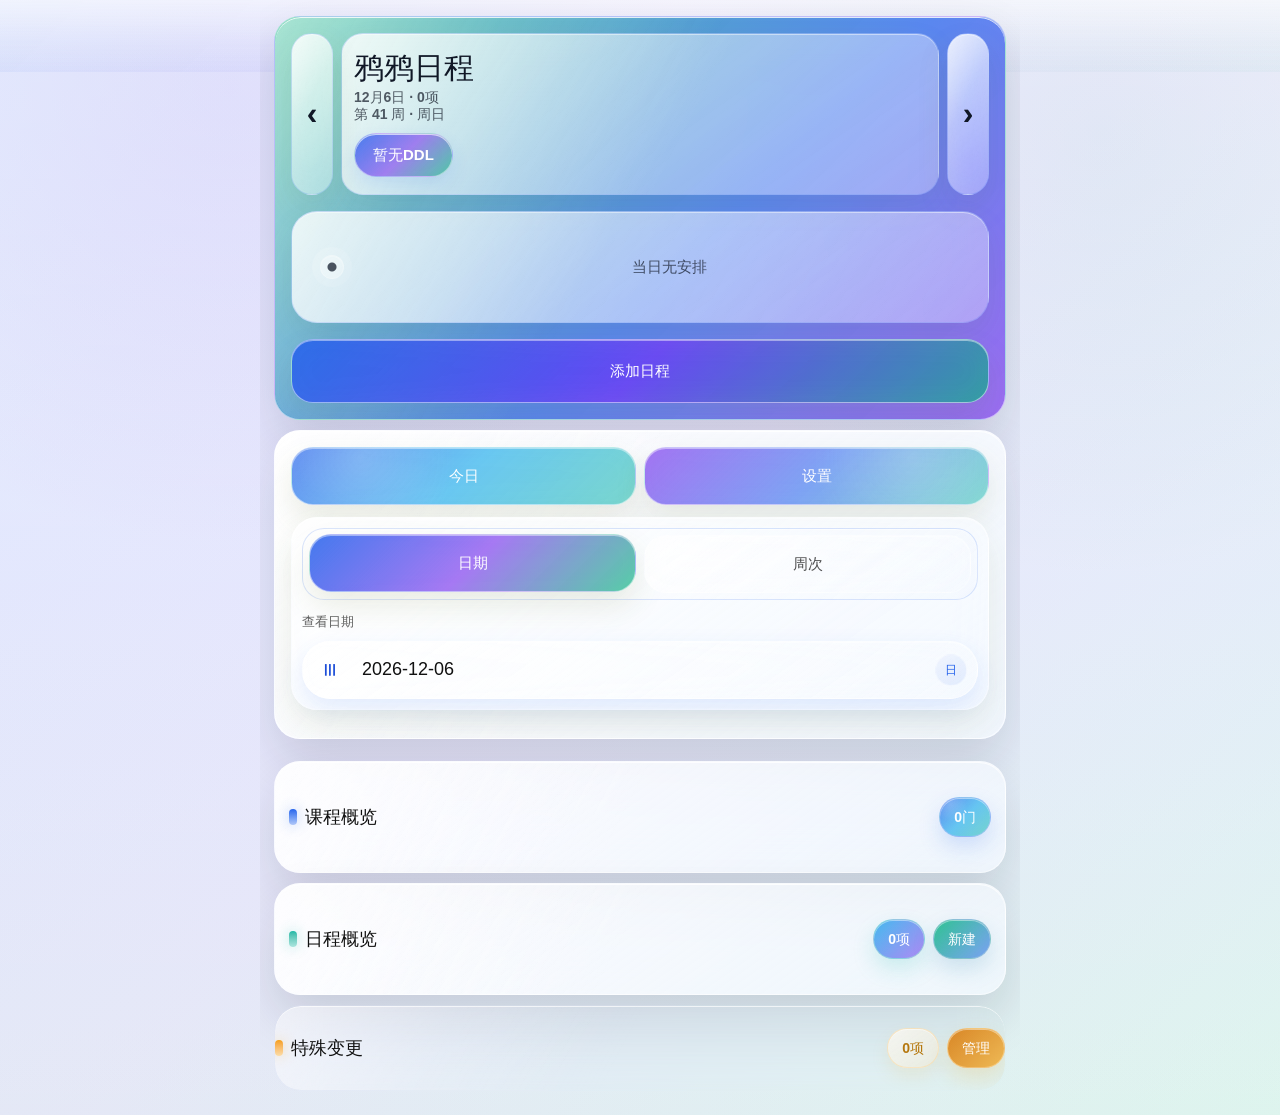
==== YayaScheduleClean/Web/index.html @ 2bbced8a "Add YaYa Schedule iOS 2.0 Xcode project" ====
<!doctype html>
<html lang="zh-CN">
  <head>
    <meta charset="utf-8" />
    <meta name="viewport" content="width=device-width, initial-scale=1, viewport-fit=cover" />
    <meta name="theme-color" content="#0f766e" />
    <title>鸦鸦日程</title>
    <link rel="icon" type="image/png" href="icons/icon-transparent.png" />
    <link rel="manifest" href="manifest.webmanifest" />
    <link rel="stylesheet" href="styles.css" />
  </head>
  <body>
    <main class="app-shell">
      <header class="topbar">
        <div class="brand">
          <span class="brand-mark" aria-hidden="true"></span>
          <div>
            <p id="todayMeta" class="micro"></p>
            <h1>鸦鸦日程</h1>
          </div>
        </div>
        <div class="topbar-actions">
          <button id="todayButton" type="button" class="icon-text">今日</button>
          <button id="portalButton" type="button" class="icon-text primary">教务导入</button>
          <button id="settingsButton" type="button" class="icon-button" aria-label="设置">⚙</button>
        </div>
      </header>

      <section id="statusBar" class="status-bar" aria-live="polite"></section>
      <section id="ddlStrip" class="ddl-strip"></section>
      <section id="dayPanel" class="day-panel"></section>

      <section class="dashboard-grid">
        <article id="courseOverview" class="dashboard-panel"></article>
        <article id="scheduleOverview" class="dashboard-panel"></article>
        <article id="specialOverview" class="dashboard-panel"></article>
      </section>
    </main>

    <input id="fileInput" type="file" accept=".xls,.html,.htm,.csv,.txt" hidden />
    <section id="modalRoot" class="modal-root" hidden></section>

    <script src="app-layers.js"></script>
    <script src="platform-bridge.js"></script>
    <script src="ui-modules.js"></script>
    <script src="theme-modules.js"></script>
    <script src="app.js"></script>
  </body>
</html>
---- YayaScheduleClean/Web/styles.css ----
:root {
  --accent: #0f9f8f;
  --accent-warm: #2563eb;
  --page-bg: #eef4ff;
  --ink: #172033;
  --muted: #64748b;
  --line: rgba(125, 143, 177, 0.28);
  --panel: rgba(255, 255, 255, 0.58);
  --panel-solid: rgba(255, 255, 255, 0.7);
  --card: rgba(255, 255, 255, 0.66);
  --hero-bg: linear-gradient(135deg, #0f766e, #f97316);
  --glass: rgba(255, 255, 255, 0.52);
  --glass-strong: rgba(255, 255, 255, 0.7);
  --glass-soft: rgba(255, 255, 255, 0.34);
  --glass-border: rgba(255, 255, 255, 0.62);
  --glass-blur: 18px;
  --glass-alpha: 72;
  --glass-saturate: 1.22;
  --glass-panel-bg:
    linear-gradient(145deg, rgba(255, 255, 255, 0.7), rgba(239, 246, 255, 0.34)),
    linear-gradient(135deg, color-mix(in srgb, var(--accent-warm) 5%, transparent), color-mix(in srgb, #7c3aed 4%, transparent), color-mix(in srgb, var(--accent) 4%, transparent)),
    var(--panel);
  --glass-card-bg:
    linear-gradient(145deg, rgba(255, 255, 255, 0.68), rgba(239, 246, 255, 0.28)),
    color-mix(in srgb, var(--card) 64%, transparent);
  --glass-control-bg:
    linear-gradient(145deg, rgba(255, 255, 255, 0.76), rgba(239, 246, 255, 0.38)),
    linear-gradient(135deg, color-mix(in srgb, var(--accent-warm) 5%, transparent), color-mix(in srgb, var(--accent) 3%, transparent));
  --glass-inset: inset 0 1px 0 rgba(255, 255, 255, 0.46);
  --swipe-edit-bg: linear-gradient(135deg, rgba(37, 99, 235, 0.78), rgba(14, 165, 233, 0.64));
  --swipe-delete-bg: linear-gradient(135deg, rgba(239, 68, 68, 0.78), rgba(244, 63, 94, 0.62));
  --soft: rgba(15, 118, 110, 0.09);
  --danger: #dc2626;
  --course-color: var(--accent);
  --ddl-color: var(--accent-warm);
  --schedule-color: var(--accent-warm);
  --recurring-color: #16a34a;
  --exam-color: #7c3aed;
  --special-color: #dc2626;
  --blue: #2563eb;
  --green: #14b8a6;
  --orange: #f59e0b;
  --violet: #7c3aed;
  --shadow: 0 18px 46px rgba(37, 99, 235, 0.12);
  --soft-shadow: 0 12px 28px rgba(79, 70, 229, 0.1);
  --radius: 18px;
  --glass-card-radius: calc(var(--radius) + 8px);
  --glass-control-radius: calc(var(--radius) + 4px);
  --float-ease: cubic-bezier(0.2, 0.86, 0.24, 1);
  --float-pop-ease: cubic-bezier(0.18, 1.08, 0.24, 1);
  --float-duration: 420ms;
  --ui-font-family: "HarmonyOS Sans SC", "MiSans", "OPPO Sans", "vivo Sans", "HONOR Sans CN", "PingFang SC", "Noto Sans CJK SC", "Source Han Sans SC", "Microsoft YaHei UI", "Microsoft YaHei", -apple-system, BlinkMacSystemFont, "Segoe UI", sans-serif;
  --ui-title-weight: 820;
  --ui-heading-weight: 760;
  --ui-body-weight: 470;
  --ui-label-weight: 650;
  --ui-chip-weight: 700;
  --ui-action-weight: 760;
  --ui-title-size: 30px;
  --ui-panel-title-size: 18px;
  --ui-card-title-size: 15px;
  --ui-body-size: 14px;
  --ui-caption-size: 12px;
  --ui-line-body: 1.6;
  --ui-line-title: 1.14;
  color-scheme: light;
  font-family: var(--ui-font-family);
}

* {
  box-sizing: border-box;
}

html,
body {
  min-height: 100%;
  max-width: 100%;
  overflow-x: hidden;
}

html {
  background:
    radial-gradient(circle at 18% 8%, rgba(124, 58, 237, 0.16), transparent 32%),
    radial-gradient(circle at 86% 12%, rgba(16, 185, 129, 0.14), transparent 30%),
    linear-gradient(180deg, #f8fbff 0%, var(--page-bg) 52%, #eef9f6 100%);
}

body {
  margin: 0;
  background:
    linear-gradient(135deg, rgba(37, 99, 235, 0.1) 0%, rgba(124, 58, 237, 0.09) 46%, rgba(16, 185, 129, 0.08) 100%),
    linear-gradient(180deg, rgba(255, 255, 255, 0.58), rgba(255, 255, 255, 0.08));
  color: var(--ink);
  font-family: var(--ui-font-family);
  font-size: var(--ui-body-size);
  font-weight: var(--ui-body-weight);
  line-height: var(--ui-line-body);
  font-kerning: normal;
  font-synthesis-weight: none;
  text-rendering: optimizeLegibility;
  -webkit-font-smoothing: antialiased;
  -moz-osx-font-smoothing: grayscale;
  letter-spacing: 0;
  overflow-x: hidden;
  overscroll-behavior-y: contain;
  -webkit-tap-highlight-color: transparent;
}

body::after {
  content: "";
  position: fixed;
  inset: 0 0 auto;
  height: calc(env(safe-area-inset-top, 0px) + 72px);
  z-index: 0;
  pointer-events: none;
  background:
    linear-gradient(180deg, rgba(255, 255, 255, 0.74), rgba(255, 255, 255, 0.28) 58%, rgba(255, 255, 255, 0)),
    linear-gradient(135deg, rgba(37, 99, 235, 0.12), rgba(124, 58, 237, 0.08), rgba(16, 185, 129, 0.06));
}

body[data-theme="classicCustom"] {
  --glass-card-radius: calc(var(--radius) + 8px);
  --glass-control-radius: calc(var(--radius) + 4px);
  --glass: rgba(255, 255, 255, 0.48);
  --glass-strong: rgba(255, 255, 255, 0.64);
  --glass-soft: rgba(255, 255, 255, 0.3);
  --glass-border: rgba(255, 255, 255, 0.58);
  --tpl-bg:
    radial-gradient(circle at 15% 6%, rgba(210, 235, 187, 0.16), transparent 31%),
    radial-gradient(circle at 90% 0%, rgba(184, 162, 58, 0.08), transparent 35%),
    radial-gradient(circle at 50% 108%, rgba(147, 151, 201, 0.08), transparent 40%),
    linear-gradient(180deg, #fbfdf9 0%, #f1f6ed 49%, #eef2ef 100%);
  --tpl-body:
    radial-gradient(circle at 13% 4%, rgba(210, 235, 187, 0.1), transparent 31%),
    radial-gradient(circle at 84% 18%, rgba(184, 162, 58, 0.06), transparent 34%),
    linear-gradient(145deg, rgba(252, 254, 250, 0.76), rgba(241, 247, 236, 0.66) 48%, rgba(236, 241, 236, 0.82)),
    rgba(252, 253, 255, 0.92);
  --tpl-ink: #111827;
  --tpl-muted: rgba(17, 24, 39, 0.66);
  --tpl-line: rgba(255, 255, 255, 0.56);
  --tpl-brand: #8bbd4c;
  --tpl-brand-deep: #6f8128;
  --tpl-brand-soft: rgba(214, 239, 190, 0.48);
  --tpl-surface:
    linear-gradient(118deg, rgba(255, 255, 255, 0.58) 0%, rgba(255, 255, 255, 0.18) 26%, transparent 54%),
    linear-gradient(304deg, transparent 62%, rgba(214, 239, 190, 0.12) 100%),
    radial-gradient(circle at 16% 0%, rgba(214, 239, 190, 0.1), transparent 40%),
    radial-gradient(circle at 94% 12%, rgba(184, 162, 58, 0.06), transparent 36%),
    linear-gradient(145deg, rgba(255, 255, 255, 0.78), rgba(237, 247, 230, 0.62) 52%, rgba(229, 233, 204, 0.42)),
    rgba(255, 255, 255, 0.4);
  --tpl-surface-strong:
    linear-gradient(118deg, rgba(255, 255, 255, 0.62) 0%, rgba(255, 255, 255, 0.2) 26%, transparent 54%),
    linear-gradient(304deg, transparent 62%, rgba(214, 239, 190, 0.12) 100%),
    radial-gradient(circle at 86% 4%, rgba(184, 162, 58, 0.07), transparent 38%),
    linear-gradient(145deg, rgba(255, 255, 255, 0.8), rgba(237, 247, 230, 0.66) 48%, rgba(229, 233, 204, 0.44)),
    rgba(255, 255, 255, 0.42);
  --tpl-card:
    linear-gradient(118deg, rgba(255, 255, 255, 0.5) 0%, rgba(255, 255, 255, 0.14) 26%, transparent 52%),
    linear-gradient(145deg, rgba(255, 255, 255, 0.56), rgba(232, 247, 219, 0.28) 56%, rgba(184, 162, 58, 0.1)),
    rgba(255, 255, 255, 0.28);
  --tpl-card-solid: linear-gradient(145deg, #ffffff, #f3faee 52%, #eff2dc), #ffffff;
  --tpl-card-active: linear-gradient(145deg, #ffffff, #eaf6db 50%, #ded98c), #ffffff;
  --tpl-input:
    linear-gradient(118deg, rgba(255, 255, 255, 0.56) 0%, rgba(255, 255, 255, 0.16) 28%, transparent 54%),
    linear-gradient(145deg, rgba(255, 255, 255, 0.6), rgba(225, 243, 208, 0.28)),
    rgba(255, 255, 255, 0.28);
  --tpl-chip: var(--tpl-card);
  --tpl-chip-active: linear-gradient(135deg, rgba(210, 236, 187, 0.58), rgba(184, 162, 58, 0.28));
  --tpl-hero:
    linear-gradient(118deg, rgba(255, 255, 255, 0.62) 0%, rgba(255, 255, 255, 0.22) 26%, transparent 54%),
    linear-gradient(304deg, transparent 64%, rgba(214, 239, 190, 0.11) 100%),
    radial-gradient(circle at 16% 12%, rgba(255, 255, 255, 0.32), transparent 34%),
    radial-gradient(circle at 88% 0%, rgba(184, 162, 58, 0.14), transparent 38%),
    radial-gradient(circle at 30% 96%, rgba(147, 151, 201, 0.08), transparent 42%),
    linear-gradient(135deg, rgba(221, 241, 202, 0.78), rgba(153, 190, 103, 0.6) 46%, rgba(158, 150, 74, 0.44)),
    rgba(145, 184, 92, 0.34);
  --tpl-hero-text: #111827;
  --tpl-hero-muted: rgba(17, 24, 39, 0.72);
  --tpl-primary-action:
    linear-gradient(118deg, rgba(255, 255, 255, 0.52) 0%, rgba(255, 255, 255, 0.14) 28%, transparent 54%),
    radial-gradient(circle at 18% 12%, rgba(255, 255, 255, 0.16), transparent 34%),
    linear-gradient(135deg, rgba(211, 239, 184, 0.58), rgba(184, 162, 58, 0.3)),
    rgba(255, 255, 255, 0.22);
  --tpl-action-today: var(--tpl-primary-action);
  --tpl-action-settings:
    linear-gradient(118deg, rgba(255, 255, 255, 0.5) 0%, rgba(255, 255, 255, 0.14) 28%, transparent 54%),
    radial-gradient(circle at 18% 12%, rgba(255, 255, 255, 0.14), transparent 34%),
    linear-gradient(135deg, rgba(234, 248, 221, 0.54), rgba(143, 169, 92, 0.28)),
    rgba(255, 255, 255, 0.22);
  --tpl-action-text: #111827;
  --tpl-action-today-text: #111827;
  --tpl-action-settings-text: #111827;
  --tpl-ddl-mini-bg: linear-gradient(118deg, rgba(255, 255, 255, 0.38), rgba(255, 255, 255, 0.1) 42%, transparent), linear-gradient(145deg, rgba(225, 245, 205, 0.56), rgba(184, 162, 58, 0.2)), rgba(255, 255, 255, 0.22);
  --tpl-ddl-mini-text: #111827;
  --tpl-ddl-mini-border: rgba(255, 255, 255, 0.52);
  --tpl-ddl-mini-shadow: 0 8px 18px rgba(93, 109, 50, 0.1), inset 0 1px 0 rgba(255, 255, 255, 0.38);
  --tpl-border: rgba(255, 255, 255, 0.58);
  --tpl-border-dark: rgba(255, 255, 255, 0.46);
  --tpl-shadow: 0 16px 36px rgba(91, 103, 52, 0.1), 0 5px 14px rgba(147, 151, 201, 0.045);
  --tpl-shadow-strong: 0 22px 50px rgba(91, 103, 52, 0.12), 0 8px 22px rgba(147, 151, 201, 0.06);
  --tpl-inset: inset 0 1px 0 rgba(255, 255, 255, 0.46);
  --ui-glass-blur: blur(20px) saturate(1.14);
  --glass-panel-bg:
    linear-gradient(135deg, rgba(255, 255, 255, 0.34), rgba(221, 240, 198, 0.3), rgba(184, 162, 58, 0.16)),
    linear-gradient(145deg, rgba(255, 255, 255, 0.24), rgba(255, 255, 255, 0.08)),
    rgba(221, 240, 198, 0.28);
  --glass-card-bg:
    linear-gradient(145deg, rgba(255, 255, 255, 0.48), rgba(229, 246, 213, 0.22)),
    linear-gradient(135deg, rgba(139, 189, 76, 0.07), rgba(184, 162, 58, 0.04));
  --glass-control-bg:
    linear-gradient(145deg, rgba(255, 255, 255, 0.54), rgba(223, 244, 202, 0.24)),
    linear-gradient(135deg, rgba(139, 189, 76, 0.07), rgba(184, 162, 58, 0.05));
  --shadow: 0 18px 44px rgba(17, 24, 39, 0.07), inset 0 1px 0 rgba(255, 255, 255, 0.48);
  --soft-shadow: 0 12px 32px rgba(17, 24, 39, 0.055), inset 0 1px 0 rgba(255, 255, 255, 0.38);
  background:
    var(--tpl-body),
    var(--tpl-bg);
}

html:has(body[data-theme="classicCustom"]) {
  background: var(--tpl-bg);
}

body[data-theme="classicCustom"]::after {
  background:
    linear-gradient(180deg, rgba(255, 255, 255, 0.64), rgba(255, 255, 255, 0.22) 58%, rgba(255, 255, 255, 0)),
    linear-gradient(135deg, rgba(139, 189, 76, 0.04), rgba(184, 162, 58, 0.035), rgba(37, 99, 235, 0.025));
}

body[data-theme="classicCustom"] button.primary,
body[data-theme="classicCustom"] .primary,
body[data-theme="classicCustom"] .template-action-dock button {
  background:
    linear-gradient(135deg, rgba(209, 237, 181, 0.56), rgba(184, 162, 58, 0.28)),
    rgba(255, 255, 255, 0.2);
  color: #111827;
  border-color: rgba(255, 255, 255, 0.5);
  box-shadow: 0 10px 22px rgba(95, 108, 52, 0.1), var(--glass-inset);
}

body[data-theme="coolGlass"] {
  --glass-card-radius: calc(var(--radius) + 8px);
  --glass-control-radius: calc(var(--radius) + 4px);
  --glass: rgba(255, 255, 255, 0.46);
  --glass-strong: rgba(255, 255, 255, 0.62);
  --glass-soft: rgba(255, 255, 255, 0.3);
  --glass-border: rgba(255, 255, 255, 0.52);
  --tpl-bg:
    radial-gradient(circle at 16% 7%, rgba(124, 58, 237, 0.13), transparent 31%),
    radial-gradient(circle at 86% 10%, rgba(16, 185, 129, 0.1), transparent 33%),
    radial-gradient(circle at 50% 108%, rgba(37, 99, 235, 0.08), transparent 42%),
    linear-gradient(180deg, #f8fbff 0%, #edf4ff 52%, #eef8f7 100%);
  --tpl-body:
    radial-gradient(circle at 13% 5%, rgba(124, 58, 237, 0.08), transparent 32%),
    radial-gradient(circle at 84% 18%, rgba(16, 185, 129, 0.06), transparent 34%),
    linear-gradient(145deg, rgba(248, 251, 255, 0.76), rgba(237, 244, 255, 0.66) 48%, rgba(238, 248, 247, 0.82)),
    rgba(252, 253, 255, 0.92);
  --tpl-ink: #111827;
  --tpl-muted: rgba(17, 24, 39, 0.66);
  --tpl-line: rgba(37, 99, 235, 0.16);
  --tpl-brand: #2563eb;
  --tpl-brand-deep: #1d4ed8;
  --tpl-brand-soft: rgba(219, 234, 254, 0.5);
  --tpl-surface:
    linear-gradient(118deg, rgba(255, 255, 255, 0.58) 0%, rgba(255, 255, 255, 0.16) 26%, transparent 54%),
    linear-gradient(304deg, transparent 62%, rgba(219, 234, 254, 0.14) 100%),
    radial-gradient(circle at 16% 0%, rgba(219, 234, 254, 0.12), transparent 40%),
    radial-gradient(circle at 94% 12%, rgba(16, 185, 129, 0.07), transparent 36%),
    linear-gradient(145deg, rgba(255, 255, 255, 0.72), rgba(239, 246, 255, 0.5) 52%, rgba(230, 244, 247, 0.36)),
    rgba(255, 255, 255, 0.38);
  --tpl-surface-strong:
    linear-gradient(118deg, rgba(255, 255, 255, 0.62) 0%, rgba(255, 255, 255, 0.18) 26%, transparent 54%),
    linear-gradient(304deg, transparent 62%, rgba(219, 234, 254, 0.14) 100%),
    radial-gradient(circle at 86% 4%, rgba(16, 185, 129, 0.08), transparent 38%),
    linear-gradient(145deg, rgba(255, 255, 255, 0.76), rgba(239, 246, 255, 0.56) 48%, rgba(230, 244, 247, 0.4)),
    rgba(255, 255, 255, 0.4);
  --tpl-card:
    linear-gradient(118deg, rgba(255, 255, 255, 0.5) 0%, rgba(255, 255, 255, 0.14) 26%, transparent 52%),
    linear-gradient(145deg, rgba(255, 255, 255, 0.58), rgba(219, 234, 254, 0.3) 56%, rgba(16, 185, 129, 0.08)),
    rgba(255, 255, 255, 0.28);
  --tpl-card-solid: linear-gradient(145deg, #ffffff, #f0f6ff 52%, #eef8f7), #ffffff;
  --tpl-card-active: linear-gradient(145deg, #ffffff, #e5efff 50%, #dbeafe), #ffffff;
  --tpl-input:
    linear-gradient(118deg, rgba(255, 255, 255, 0.56) 0%, rgba(255, 255, 255, 0.16) 28%, transparent 54%),
    linear-gradient(145deg, rgba(255, 255, 255, 0.6), rgba(219, 234, 254, 0.28)),
    rgba(255, 255, 255, 0.28);
  --tpl-chip: var(--tpl-card);
  --tpl-chip-active: linear-gradient(135deg, rgba(219, 234, 254, 0.62), rgba(37, 99, 235, 0.18), rgba(16, 185, 129, 0.12));
  --tpl-hero:
    radial-gradient(circle at 18% 12%, rgba(255, 255, 255, 0.14), transparent 34%),
    linear-gradient(135deg, rgba(16, 185, 129, 0.76), rgba(37, 99, 235, 0.74) 58%, rgba(124, 58, 237, 0.72)),
    rgba(255, 255, 255, 0.16);
  --tpl-hero-text: #111827;
  --tpl-hero-muted: rgba(17, 24, 39, 0.72);
  --tpl-primary-action:
    linear-gradient(135deg, rgba(37, 99, 235, 0.86), rgba(124, 58, 237, 0.68), rgba(16, 185, 129, 0.7));
  --tpl-action-today:
    radial-gradient(circle at 20% 16%, rgba(255, 255, 255, 0.2), transparent 34%),
    linear-gradient(135deg, rgba(37, 99, 235, 0.74), rgba(14, 165, 233, 0.62) 50%, rgba(20, 184, 166, 0.56));
  --tpl-action-settings:
    radial-gradient(circle at 78% 18%, rgba(255, 255, 255, 0.18), transparent 36%),
    linear-gradient(135deg, rgba(124, 58, 237, 0.7), rgba(37, 99, 235, 0.58) 50%, rgba(20, 184, 166, 0.52));
  --tpl-action-text: #ffffff;
  --tpl-action-today-text: #ffffff;
  --tpl-action-settings-text: #ffffff;
  --tpl-today-card-text: #111827;
  --tpl-today-card-muted: rgba(17, 24, 39, 0.66);
  --tpl-action-add: linear-gradient(135deg, rgba(16, 185, 129, 0.86), rgba(37, 99, 235, 0.58));
  --tpl-action-panel: linear-gradient(135deg, rgba(14, 165, 233, 0.76), rgba(124, 58, 237, 0.58));
  --tpl-action-hint: linear-gradient(135deg, rgba(217, 119, 6, 0.86), rgba(245, 158, 11, 0.68));
  --tpl-today-course-bg: radial-gradient(circle at 92% 10%, rgba(14, 165, 233, 0.18), transparent 38%), linear-gradient(145deg, rgba(241, 250, 255, 0.98), rgba(236, 247, 255, 0.94) 52%, rgba(232, 244, 255, 0.9));
  --tpl-today-course-left: rgba(14, 165, 233, 0.88);
  --tpl-today-course-time: linear-gradient(135deg, rgba(37, 99, 235, 0.9), rgba(14, 165, 233, 0.72));
  --tpl-today-custom-bg: radial-gradient(circle at 92% 10%, rgba(124, 58, 237, 0.16), transparent 38%), linear-gradient(145deg, rgba(246, 243, 255, 0.98), rgba(239, 246, 255, 0.94) 52%, rgba(236, 253, 245, 0.9));
  --tpl-today-custom-left: rgba(124, 58, 237, 0.84);
  --tpl-today-custom-time: var(--tpl-action-panel);
  --tpl-today-recurring-bg: radial-gradient(circle at 92% 10%, rgba(16, 185, 129, 0.18), transparent 38%), linear-gradient(145deg, rgba(240, 253, 250, 0.98), rgba(236, 253, 245, 0.94) 52%, rgba(232, 245, 255, 0.9));
  --tpl-today-recurring-left: rgba(16, 185, 129, 0.88);
  --tpl-today-recurring-time: var(--tpl-action-add);
  --tpl-today-special-bg: radial-gradient(circle at 92% 10%, rgba(245, 158, 11, 0.18), transparent 38%), linear-gradient(145deg, rgba(255, 251, 235, 0.98), rgba(255, 247, 237, 0.94) 52%, rgba(254, 242, 242, 0.9));
  --tpl-today-special-left: rgba(245, 158, 11, 0.9);
  --tpl-today-special-time: var(--tpl-action-hint);
  --tpl-today-exam-bg: radial-gradient(circle at 92% 10%, rgba(239, 68, 68, 0.16), transparent 38%), linear-gradient(145deg, rgba(255, 241, 242, 0.98), rgba(255, 247, 237, 0.94) 52%, rgba(248, 250, 252, 0.9));
  --tpl-today-exam-left: rgba(239, 68, 68, 0.88);
  --tpl-today-exam-time: linear-gradient(135deg, rgba(239, 68, 68, 0.84), rgba(249, 115, 22, 0.68));
  --tpl-today-time-text: #ffffff;
  --tpl-ddl-mini-bg:
    linear-gradient(118deg, rgba(255, 255, 255, 0.28), rgba(255, 255, 255, 0.08) 42%, transparent),
    linear-gradient(145deg, rgba(219, 234, 254, 0.28), rgba(37, 99, 235, 0.18)),
    rgba(255, 255, 255, 0.16);
  --tpl-ddl-mini-text: #ffffff;
  --tpl-ddl-mini-border: rgba(255, 255, 255, 0.42);
  --tpl-ddl-mini-shadow: 0 8px 18px rgba(37, 99, 235, 0.12), inset 0 1px 0 rgba(255, 255, 255, 0.36);
  --tpl-border: rgba(255, 255, 255, 0.5);
  --tpl-border-dark: rgba(37, 99, 235, 0.16);
  --tpl-shadow: 0 16px 36px rgba(37, 99, 235, 0.1), 0 5px 14px rgba(124, 58, 237, 0.045);
  --tpl-shadow-strong: 0 22px 50px rgba(15, 23, 42, 0.14), 0 8px 22px rgba(37, 99, 235, 0.06);
  --tpl-inset: inset 0 1px 0 rgba(255, 255, 255, 0.44);
  --ui-glass-blur: blur(20px) saturate(1.14);
  --glass-panel-bg:
    linear-gradient(135deg, rgba(255, 255, 255, 0.34), rgba(219, 234, 254, 0.28), rgba(16, 185, 129, 0.14)),
    linear-gradient(145deg, rgba(255, 255, 255, 0.24), rgba(255, 255, 255, 0.08)),
    rgba(219, 234, 254, 0.26);
  --glass-card-bg:
    linear-gradient(145deg, rgba(255, 255, 255, 0.48), rgba(219, 234, 254, 0.22)),
    linear-gradient(135deg, rgba(37, 99, 235, 0.07), rgba(16, 185, 129, 0.04));
  --glass-control-bg:
    linear-gradient(145deg, rgba(255, 255, 255, 0.54), rgba(219, 234, 254, 0.24)),
    linear-gradient(135deg, rgba(37, 99, 235, 0.07), rgba(16, 185, 129, 0.05));
  --shadow: 0 18px 44px rgba(15, 23, 42, 0.08), inset 0 1px 0 rgba(255, 255, 255, 0.46);
  --soft-shadow: 0 12px 32px rgba(37, 99, 235, 0.07), inset 0 1px 0 rgba(255, 255, 255, 0.36);
  background:
    var(--tpl-body),
    var(--tpl-bg);
}

html:has(body[data-theme="coolGlass"]) {
  background: var(--tpl-bg);
}

body[data-theme="coolGlass"]::after {
  background:
    linear-gradient(180deg, rgba(255, 255, 255, 0.62), rgba(255, 255, 255, 0.22) 58%, rgba(255, 255, 255, 0)),
    linear-gradient(135deg, rgba(37, 99, 235, 0.055), rgba(124, 58, 237, 0.04), rgba(16, 185, 129, 0.035));
}

body[data-theme="coolGlass"] button.primary,
body[data-theme="coolGlass"] .primary,
body[data-theme="coolGlass"] .template-action-dock button {
  background: var(--tpl-primary-action);
  color: var(--tpl-action-text);
  border-color: rgba(255, 255, 255, 0.48);
  box-shadow: 0 12px 26px rgba(37, 99, 235, 0.14), var(--tpl-inset, var(--glass-inset));
}

body[data-theme="coolGlass"],
body[data-theme="warmGlass"],
body[data-theme="doodle"] {
  --glass-card-radius: calc(var(--radius) + 8px);
  --glass-control-radius: calc(var(--radius) + 4px);
}

body[data-theme="mono"] {
  --glass-card-radius: calc(var(--radius) + 6px);
  --glass-control-radius: calc(var(--radius) + 3px);
}

body.is-interaction-locked {
  overflow: hidden;
  overscroll-behavior: none;
}

body.is-interaction-locked .app-shell,
body.is-interaction-locked #fileInput {
  pointer-events: none;
}

.modal-root:not([hidden]),
.picker-backdrop:not([hidden]) {
  pointer-events: auto;
}

body.has-picker-layer .modal-root {
  pointer-events: none;
}

body.has-picker-layer .modal-root .modal-card {
  overflow: hidden;
  overscroll-behavior: none;
  touch-action: none;
}

body.has-picker-layer .picker-backdrop:not([hidden]) {
  pointer-events: auto;
}

body.is-interaction-locked .app-shell {
  overscroll-behavior: none;
  touch-action: none;
}

[hidden] {
  display: none !important;
}

body.is-rendering :where(.day-panel, .template-action-dock, .dashboard-panel, .modal-card, .day-item),
body.is-render-busy :where(.day-panel, .template-action-dock, .dashboard-panel, .modal-card, .day-item),
body.is-user-scrolling :where(.day-panel, .template-action-dock, .dashboard-panel, .day-item) {
  transition: none;
  -webkit-backdrop-filter: none;
  backdrop-filter: none;
}

body[data-density="compact"] .app-shell {
  padding-inline: 10px;
}

button,
input,
select,
textarea {
  font: inherit;
}

button:focus-visible,
input:focus-visible,
select:focus-visible,
textarea:focus-visible {
  outline: 2px solid color-mix(in srgb, var(--accent) 28%, transparent);
  outline-offset: 2px;
}

button {
  border: 1px solid color-mix(in srgb, var(--glass-border) 72%, var(--line));
  background: var(--glass-control-bg);
  color: var(--ink);
  border-radius: var(--glass-control-radius, var(--radius));
  min-height: 40px;
  padding: 8px 12px;
  box-shadow: var(--glass-inset);
  -webkit-backdrop-filter: blur(calc(var(--glass-blur) * 0.72)) saturate(1.16);
  backdrop-filter: blur(calc(var(--glass-blur) * 0.72)) saturate(1.16);
  cursor: pointer;
  touch-action: manipulation;
  transition: transform 0.16s ease, background-color 0.16s ease, border-color 0.16s ease, box-shadow 0.16s ease, opacity 0.16s ease;
}

button:active {
  transform: translateY(1px);
}

button.primary,
.primary {
  background: var(--accent);
  color: white;
  border-color: transparent;
  font-weight: 700;
}

.app-shell {
  position: relative;
  z-index: 1;
  display: grid;
  gap: 10px;
  width: 100%;
  max-width: 760px;
  margin: 0 auto;
  overflow: hidden;
  padding: max(16px, env(safe-area-inset-top)) 14px max(24px, env(safe-area-inset-bottom));
}

.app-shell > * {
  min-width: 0;
  max-width: 100%;
}

.topbar {
  display: flex;
  align-items: center;
  justify-content: space-between;
  gap: 12px;
  position: sticky;
  top: 0;
  z-index: 20;
  padding: 10px 0;
  border-bottom: 1px solid rgba(255, 255, 255, 0.38);
  background:
    linear-gradient(180deg, rgba(255, 255, 255, 0.5), rgba(255, 255, 255, 0.18)),
    color-mix(in srgb, var(--page-bg) 78%, transparent);
  box-shadow: inset 0 -1px 0 rgba(125, 143, 177, 0.08);
  -webkit-backdrop-filter: blur(var(--glass-blur)) saturate(var(--glass-saturate));
  backdrop-filter: blur(var(--glass-blur)) saturate(var(--glass-saturate));
}

.brand {
  display: flex;
  align-items: center;
  gap: 10px;
  min-width: 0;
}

.brand-mark {
  width: 36px;
  height: 36px;
  border-radius: 14px;
  background: var(--hero-bg), #fff;
  box-shadow: inset 0 0 0 1px rgba(255, 255, 255, 0.36), 0 8px 18px rgba(15, 23, 42, 0.12);
}

body[data-icon="minimal"] .brand-mark {
  border-radius: 14px;
  background: var(--accent);
}

body[data-icon="transparent"] .brand-mark {
  background: color-mix(in srgb, var(--accent) 28%, transparent);
  border: 1px solid color-mix(in srgb, var(--accent) 38%, transparent);
  box-shadow: none;
}

.brand h1 {
  margin: 0;
  font-size: 21px;
  line-height: 1.1;
}

.micro {
  margin: 0 0 2px;
  font-size: 12px;
  color: var(--muted);
}

.topbar-actions {
  display: flex;
  align-items: center;
  gap: 8px;
  min-width: 0;
  flex-shrink: 0;
}

.template-action-dock {
  display: grid;
  gap: 8px;
  width: auto;
  min-width: 0;
  max-width: 100%;
  overflow: hidden;
  padding: 2px 0 4px;
}

.template-action-buttons {
  display: grid;
  grid-auto-flow: column;
  grid-auto-columns: minmax(76px, 1fr);
  gap: 8px;
  min-width: 0;
  overflow-x: auto;
  scroll-snap-type: x proximity;
}

.template-action-dock button {
  min-height: 36px;
  padding: 7px 10px;
  background: var(--glass-control-bg);
  border-color: color-mix(in srgb, var(--accent) 18%, var(--glass-border));
  color: var(--accent);
  font-weight: 800;
  box-shadow: var(--soft-shadow), var(--glass-inset);
  scroll-snap-align: start;
  white-space: nowrap;
}

body[data-template-interaction="drawer"] .template-action-dock button,
body[data-template-interaction="compact"] .template-action-dock button {
  min-height: 32px;
  font-size: 13px;
}

.icon-button {
  width: 40px;
  padding: 0;
}

.icon-text {
  white-space: nowrap;
}

.status-bar {
  display: flex;
  align-items: center;
  justify-content: space-between;
  gap: 10px;
  min-height: 34px;
  color: var(--muted);
  font-size: 13px;
}

.status-bar button {
  min-height: 28px;
  padding: 3px 8px;
  font-size: 12px;
}

.ddl-strip,
.day-panel,
.dashboard-panel,
.modal-card {
  background: var(--glass-panel-bg);
  border: 1px solid var(--glass-border);
  border-radius: var(--glass-card-radius, var(--radius));
  box-shadow: var(--shadow), var(--glass-inset);
  -webkit-backdrop-filter: blur(var(--glass-blur)) saturate(var(--glass-saturate));
  backdrop-filter: blur(var(--glass-blur)) saturate(var(--glass-saturate));
}

.ddl-strip {
  padding: 12px;
  margin: 8px 0 12px;
}

.strip-head,
.panel-head,
.modal-head,
.list-card,
.date-switcher,
.day-actions,
.modal-toolbar,
.inline-actions {
  display: flex;
  align-items: center;
  justify-content: space-between;
  gap: 10px;
}

.strip-head strong,
.panel-head h2,
.modal-head h2 {
  margin: 0;
}

.modal-title-row,
.modal-head-actions {
  display: inline-flex;
  align-items: center;
  gap: 8px;
  min-width: 0;
}

.modal-title-row {
  flex: 1;
  flex-wrap: wrap;
}

.modal-head-actions {
  flex-wrap: wrap;
}

.strip-head div,
.modal-toolbar,
.inline-actions {
  flex-wrap: wrap;
}

.strip-head button,
.modal-toolbar button,
.modal-head-action,
.inline-actions button {
  min-height: 32px;
  padding: 5px 9px;
  font-size: 13px;
}

.modal-head-action {
  border-radius: 999px;
  color: var(--tpl-action-text, #fff);
  background: var(--tpl-primary-action, var(--accent));
  border-color: color-mix(in srgb, var(--accent) 22%, transparent);
  font-weight: 850;
  white-space: nowrap;
  box-shadow: var(--glass-inset), 0 8px 18px color-mix(in srgb, var(--accent) 14%, transparent);
}

.inline-actions [data-action="cancel-special"] {
  color: #fff;
  border-color: transparent;
  background: var(--swipe-delete-bg);
}

.ddl-mini-row {
  display: grid;
  grid-auto-flow: column;
  grid-auto-columns: minmax(156px, 1fr);
  gap: 8px;
  overflow-x: auto;
  padding-top: 10px;
  scroll-snap-type: x proximity;
}

.ddl-mini {
  display: grid;
  justify-items: start;
  align-content: center;
  gap: 4px;
  min-height: 64px;
  text-align: left;
  scroll-snap-align: start;
  border-left: 4px solid var(--ddl-color);
}

.ddl-mini span,
.list-card span,
.list-card small,
.day-item p,
.dashboard-panel p,
.form-note,
.guide-list p,
.detail-block p {
  color: var(--muted);
}

.ddl-mini.empty {
  border-left-color: var(--line);
}

.day-panel {
  padding: 14px;
  width: auto;
  max-width: 100%;
  overflow: hidden;
}

.date-switcher {
  align-items: stretch;
  min-width: 0;
}

.nav-button {
  width: 44px;
  padding: 0;
  font-size: 28px;
  line-height: 1;
}

.date-center {
  min-width: 0;
  flex: 1;
}

.date-picker {
  display: grid;
  gap: 8px;
}

.date-picker span {
  font-size: 18px;
  font-weight: 800;
}

input,
select,
textarea {
  width: 100%;
  border: 1px solid color-mix(in srgb, var(--glass-border) 70%, var(--line));
  border-radius: var(--glass-control-radius, var(--radius));
  background: var(--glass-control-bg);
  color: var(--ink);
  min-height: 42px;
  padding: 9px 10px;
  box-shadow: var(--glass-inset);
  -webkit-backdrop-filter: blur(calc(var(--glass-blur) * 0.72)) saturate(1.14);
  backdrop-filter: blur(calc(var(--glass-blur) * 0.72)) saturate(1.14);
}

input[type="radio"],
input[type="checkbox"] {
  position: relative;
  width: 20px;
  min-width: 20px;
  height: 20px;
  min-height: 20px;
  padding: 0;
  appearance: none;
  -webkit-appearance: none;
  border: 1px solid color-mix(in srgb, var(--glass-border) 68%, var(--line));
  background:
    linear-gradient(145deg, rgba(255, 255, 255, 0.72), rgba(255, 255, 255, 0.22)),
    var(--glass-control-bg);
  box-shadow: var(--glass-inset);
  display: inline-grid;
  place-items: center;
}

input[type="radio"] {
  border-radius: 999px;
}

input[type="checkbox"] {
  border-radius: 8px;
}

input[type="radio"]::after,
input[type="checkbox"]::after {
  content: "";
  width: 10px;
  height: 10px;
  opacity: 0;
  transform: scale(0.65);
  transition: opacity 0.14s ease, transform 0.14s ease;
}

input[type="radio"]::after {
  border-radius: 999px;
  background: var(--accent);
  box-shadow: 0 0 0 4px color-mix(in srgb, var(--accent) 14%, transparent);
}

input[type="checkbox"]::after {
  width: 11px;
  height: 7px;
  border-left: 3px solid #fff;
  border-bottom: 3px solid #fff;
  transform: rotate(-45deg) scale(0.65) translateY(-1px);
}

input[type="radio"]:checked,
input[type="checkbox"]:checked {
  border-color: color-mix(in srgb, var(--accent) 58%, var(--glass-border));
  background:
    linear-gradient(145deg, color-mix(in srgb, var(--accent) 72%, white), color-mix(in srgb, var(--accent-warm) 54%, var(--accent))),
    var(--glass-control-bg);
}

input[type="radio"]:checked::after,
input[type="checkbox"]:checked::after {
  opacity: 1;
  transform: scale(1);
}

input[type="checkbox"]:checked::after {
  transform: rotate(-45deg) scale(1) translateY(-1px);
}

input[type="range"] {
  height: 34px;
  padding-inline: 0;
  appearance: none;
  -webkit-appearance: none;
  border-color: transparent;
  background: transparent;
  box-shadow: none;
  -webkit-backdrop-filter: none;
  backdrop-filter: none;
}

input[type="range"]::-webkit-slider-runnable-track {
  height: 10px;
  border: 1px solid color-mix(in srgb, var(--glass-border) 62%, var(--line));
  border-radius: 999px;
  background:
    linear-gradient(90deg, color-mix(in srgb, var(--accent) 72%, white), color-mix(in srgb, var(--accent-warm) 58%, white)),
    rgba(255, 255, 255, 0.34);
  box-shadow: var(--glass-inset);
}

input[type="range"]::-webkit-slider-thumb {
  width: 24px;
  height: 24px;
  margin-top: -8px;
  border: 1px solid rgba(255, 255, 255, 0.78);
  border-radius: 999px;
  appearance: none;
  -webkit-appearance: none;
  background:
    linear-gradient(145deg, rgba(255, 255, 255, 0.92), rgba(255, 255, 255, 0.36)),
    var(--accent);
  box-shadow: 0 8px 18px color-mix(in srgb, var(--accent) 24%, transparent), var(--glass-inset);
}

input[type="number"] {
  appearance: textfield;
  -moz-appearance: textfield;
}

input[type="number"]::-webkit-outer-spin-button,
input[type="number"]::-webkit-inner-spin-button {
  margin: 0;
  -webkit-appearance: none;
}

textarea {
  min-height: 96px;
  resize: vertical;
}

body[data-input-ui] {
  --input-ui-radius: calc(var(--glass-control-radius, var(--radius)) + 2px);
  --input-ui-min-height: 46px;
  --input-ui-padding-x: 13px;
  --input-ui-indicator-size: 28px;
}

body[data-input-ui="originalGlass"] {
  --input-ui-radius: calc(var(--glass-control-radius, var(--radius)) + 6px);
  --input-ui-min-height: 50px;
  --input-ui-padding-x: 15px;
  --input-ui-indicator-size: 30px;
}

body[data-input-ui="glassPill"] {
  --input-ui-radius: 999px;
  --input-ui-min-height: 48px;
  --input-ui-padding-x: 16px;
}

body[data-input-ui="sheetInput"] {
  --input-ui-radius: 22px;
  --input-ui-min-height: 46px;
}

body[data-input-ui="drawerInput"] {
  --input-ui-radius: 20px;
  --input-ui-min-height: 44px;
  --input-ui-padding-x: 12px;
}

body[data-input-ui="compactInput"] {
  --input-ui-radius: 17px;
  --input-ui-min-height: 38px;
  --input-ui-padding-x: 10px;
  --input-ui-indicator-size: 24px;
}

.picker-input-shell {
  display: grid;
  position: relative;
  min-height: 42px;
  border-radius: var(--glass-control-radius, var(--radius));
  cursor: pointer;
}

.picker-input-shell > input {
  height: 100%;
}

.text-input-shell {
  cursor: text;
}

.picker-input-shell[data-input-ui] {
  min-height: var(--input-ui-min-height);
  overflow: hidden;
  border: 1px solid var(--input-ui-border, var(--glass-border));
  border-radius: var(--input-ui-radius);
  background:
    linear-gradient(145deg, rgba(255, 255, 255, 0.54), rgba(255, 255, 255, 0.14)),
    var(--input-ui-bg, var(--glass-control-bg));
  box-shadow: var(--input-ui-inset, var(--glass-inset)), var(--input-ui-shadow, 0 10px 24px color-mix(in srgb, var(--accent) 10%, transparent));
  -webkit-backdrop-filter: blur(calc(var(--glass-blur) * 0.64)) saturate(1.16);
  backdrop-filter: blur(calc(var(--glass-blur) * 0.64)) saturate(1.16);
  transition: border-color 0.18s ease, box-shadow 0.18s ease, transform 0.18s ease;
}

.picker-input-shell[data-input-ui]:focus-within {
  border-color: var(--input-ui-border-strong, color-mix(in srgb, var(--accent) 30%, var(--glass-border)));
  box-shadow: var(--input-ui-inset, var(--glass-inset)), 0 12px 30px color-mix(in srgb, var(--input-ui-accent, var(--accent)) 16%, transparent);
}

.picker-input-shell[data-input-ui] > input {
  position: relative;
  z-index: 1;
  min-height: var(--input-ui-min-height);
  padding: 0 calc(var(--input-ui-padding-x) + var(--input-ui-indicator-size) + 8px) 0 var(--input-ui-padding-x);
  border-color: transparent;
  background: transparent;
  color: var(--input-ui-text, var(--ink));
  box-shadow: none;
  -webkit-backdrop-filter: none;
  backdrop-filter: none;
  font-weight: 880;
}

.text-input-shell[data-input-ui] > input {
  padding-right: var(--input-ui-padding-x);
  cursor: text;
  caret-color: auto;
}

.picker-input-shell[data-input-kind="date"]::after,
.picker-input-shell[data-input-kind="time"]::after {
  position: absolute;
  top: 50%;
  right: 10px;
  z-index: 2;
  display: grid;
  place-items: center;
  width: var(--input-ui-indicator-size);
  height: var(--input-ui-indicator-size);
  border: 1px solid color-mix(in srgb, var(--input-ui-border, var(--glass-border)) 72%, transparent);
  border-radius: 999px;
  background:
    linear-gradient(145deg, rgba(255, 255, 255, 0.58), rgba(255, 255, 255, 0.18)),
    color-mix(in srgb, var(--input-ui-accent, var(--accent)) 13%, transparent);
  color: var(--input-ui-accent, var(--accent));
  font-size: 12px;
  font-weight: 950;
  line-height: 1;
  transform: translateY(-50%);
  pointer-events: none;
}

.picker-input-shell[data-input-kind="date"]::after {
  content: "日";
}

.picker-input-shell[data-input-kind="time"]::after {
  content: "时";
}

.time-input[readonly],
.date-input[readonly] {
  cursor: pointer;
  caret-color: transparent;
}

.picker-backdrop {
  position: fixed;
  inset: 0;
  z-index: 14000;
  display: grid;
  place-items: end center;
  padding: max(12px, env(safe-area-inset-top)) 12px max(12px, env(safe-area-inset-bottom));
  background:
    radial-gradient(circle at 50% 90%, color-mix(in srgb, var(--accent) 10%, transparent), transparent 42%),
    rgba(15, 23, 42, 0.18);
  -webkit-backdrop-filter: blur(4px);
  backdrop-filter: blur(4px);
}

.picker-backdrop[hidden] {
  display: none;
}

.picker-backdrop:not([hidden]),
.modal-root:not([hidden]) .modal-backdrop {
  animation: backdropIn 280ms var(--float-ease) both;
}

.modal-root[data-modal-phase="refresh"] .modal-backdrop,
.modal-root[data-modal-phase="stable"] .modal-backdrop {
  opacity: 1;
  animation: none !important;
}

.picker-card {
  position: relative;
  display: grid;
  gap: 12px;
  width: min(430px, 100%);
  max-width: calc(100vw - 24px);
  max-height: min(82vh, 720px);
  overflow-x: hidden;
  overflow-y: auto;
  padding: 14px;
  border: 1px solid var(--glass-border);
  border-radius: var(--glass-card-radius, var(--radius));
  background: var(--glass-panel-bg);
  box-shadow: 0 24px 58px rgba(15, 23, 42, 0.2), var(--glass-inset);
  -webkit-backdrop-filter: blur(calc(var(--glass-blur) + 4px)) saturate(1.24);
  backdrop-filter: blur(calc(var(--glass-blur) + 4px)) saturate(1.24);
  transform-origin: 50% 100%;
  will-change: transform, opacity, filter;
  animation: pickerLiftIn var(--float-duration) var(--float-pop-ease) both;
}

.date-picker-card {
  width: min(460px, 100%);
}

.picker-head {
  top: -14px;
}

.time-picker-display,
.date-picker-display,
.option-picker-display {
  display: grid;
  gap: 4px;
  padding: 14px;
  border: 1px solid color-mix(in srgb, var(--glass-border) 70%, var(--line));
  border-radius: var(--glass-control-radius, var(--radius));
  background: var(--glass-control-bg);
  text-align: center;
  box-shadow: var(--glass-inset);
}

.time-picker-display span,
.date-picker-display span,
.option-picker-display span,
.time-picker-column > span,
.date-picker-column > span {
  color: var(--muted);
  font-size: 12px;
  font-weight: 800;
}

.time-picker-display strong,
.date-picker-display strong,
.option-picker-display strong {
  color: var(--ink);
  font-size: 30px;
  font-variant-numeric: tabular-nums;
  font-weight: 900;
  line-height: 1.1;
}

.date-picker-display strong {
  font-size: 22px;
}

.option-picker-display strong {
  overflow: hidden;
  text-overflow: ellipsis;
  white-space: nowrap;
  font-size: 22px;
}

.time-picker-grid {
  display: grid;
  grid-template-columns: 1fr 1fr;
  gap: 10px;
}

.date-picker-grid {
  display: grid;
  grid-template-columns: minmax(86px, 1.15fr) minmax(0, 0.9fr) minmax(0, 0.9fr);
  gap: 8px;
  min-width: 0;
}

.time-picker-column,
.date-picker-column {
  min-width: 0;
  padding: 10px;
  overflow: hidden;
  border: 1px solid color-mix(in srgb, var(--glass-border) 58%, var(--line));
  border-radius: var(--glass-control-radius, var(--radius));
  background: var(--glass-soft);
  box-shadow: var(--glass-inset);
}

.time-picker-column > span,
.date-picker-column > span {
  display: block;
  margin: 0 0 8px;
}

.time-picker-list,
.date-picker-list {
  display: grid;
  grid-template-columns: repeat(2, minmax(0, 1fr));
  gap: 7px;
  max-height: min(38vh, 260px);
  overflow-y: auto;
  overscroll-behavior: contain;
}

.option-picker-list {
  display: grid;
  gap: 8px;
  max-height: min(48vh, 420px);
  overflow-y: auto;
  padding-right: 2px;
}

.option-picker-group {
  margin: 8px 0 0;
  color: var(--muted);
  font-size: 12px;
  font-weight: 900;
}

.option-picker-list button {
  display: grid;
  min-height: 46px;
  justify-items: start;
  align-items: center;
  text-align: left;
}

.date-picker-list {
  grid-template-columns: 1fr;
  gap: 6px;
}

.date-picker-column:nth-child(2) .date-picker-list,
.date-picker-column:nth-child(3) .date-picker-list {
  grid-template-columns: repeat(2, minmax(0, 1fr));
}

.time-picker-list button,
.date-picker-list button,
.option-picker-list button {
  min-width: 0;
  min-height: 36px;
  padding: 0 4px;
  overflow: hidden;
  text-overflow: clip;
  white-space: nowrap;
  font-size: 13px;
  font-variant-numeric: tabular-nums;
  font-weight: 800;
  line-height: 1;
}

.date-picker-column:first-child .date-picker-list button {
  font-size: 12px;
}

.time-picker-list button.active,
.date-picker-list button.active,
.option-picker-list button.active {
  background:
    linear-gradient(135deg, color-mix(in srgb, var(--accent) 86%, white), color-mix(in srgb, var(--accent-warm) 54%, var(--accent))),
    var(--accent);
  color: #fff;
  border-color: transparent;
}

.picker-card {
  border-color: var(--input-ui-border, var(--glass-border));
  background:
    linear-gradient(145deg, rgba(255, 255, 255, 0.42), rgba(255, 255, 255, 0.08)),
    var(--input-ui-panel, var(--glass-panel-bg));
  box-shadow: 0 24px 58px color-mix(in srgb, var(--input-ui-accent, var(--accent)) 16%, rgba(15, 23, 42, 0.16)), var(--input-ui-inset, var(--glass-inset));
}

.time-picker-display,
.date-picker-display,
.option-picker-display,
.time-picker-column,
.date-picker-column {
  border-color: var(--input-ui-border, var(--glass-border));
  border-radius: var(--input-ui-radius, var(--glass-control-radius, var(--radius)));
  background:
    linear-gradient(145deg, rgba(255, 255, 255, 0.54), rgba(255, 255, 255, 0.12)),
    var(--input-ui-bg, var(--glass-control-bg));
  box-shadow: var(--input-ui-inset, var(--glass-inset));
}

.time-picker-display span,
.date-picker-display span,
.option-picker-display span,
.time-picker-column > span,
.date-picker-column > span,
.option-picker-group {
  color: var(--input-ui-muted, var(--muted));
}

.time-picker-display strong,
.date-picker-display strong,
.option-picker-display strong,
.time-picker-list button,
.date-picker-list button,
.option-picker-list button {
  color: var(--input-ui-text, var(--ink));
}

.time-picker-list button,
.date-picker-list button,
.option-picker-list button {
  border-radius: calc(var(--input-ui-radius, var(--glass-control-radius, var(--radius))) - 6px);
}

.time-picker-list button.active,
.date-picker-list button.active,
.option-picker-list button.active {
  background: var(--input-ui-action, var(--tpl-primary-action, var(--accent)));
  color: #fff;
  border-color: color-mix(in srgb, white 30%, transparent);
  box-shadow: 0 8px 18px color-mix(in srgb, var(--input-ui-accent, var(--accent)) 18%, transparent), var(--input-ui-inset, var(--glass-inset));
}

.picker-actions {
  display: flex;
  justify-content: flex-end;
  gap: 8px;
  flex-wrap: wrap;
}

.day-actions {
  justify-content: flex-start;
  flex-wrap: wrap;
  margin: 14px 0;
}

.date-lookup {
  display: grid;
  gap: 8px;
  margin: 0 0 12px;
  padding: 8px;
  border: 1px solid color-mix(in srgb, var(--glass-border) 58%, var(--line));
  border-radius: var(--glass-card-radius, var(--radius));
  background: var(--glass-soft);
  box-shadow: var(--glass-inset);
}

.date-lookup-row,
.filter-row {
  display: grid;
  grid-template-columns: repeat(2, minmax(0, 1fr)) auto;
  gap: 8px;
  align-items: end;
}

.date-lookup-row {
  grid-template-columns: minmax(76px, 0.7fr) minmax(0, 1.3fr);
}

.date-lookup-tabs {
  display: grid;
  grid-template-columns: repeat(2, minmax(0, 1fr));
  gap: 8px;
  padding: 6px;
  border: 1px solid color-mix(in srgb, var(--glass-border) 62%, var(--line));
  border-radius: var(--glass-control-radius, var(--radius));
  background: var(--glass-control-bg);
  box-shadow: var(--glass-inset);
}

.date-lookup-tabs button {
  min-width: 0;
  min-height: 44px;
  padding-inline: 8px;
  font-size: 16px;
  font-weight: 900;
  color: color-mix(in srgb, var(--tpl-ink, var(--ink)) 76%, var(--tpl-muted, var(--muted)));
  background:
    linear-gradient(145deg, rgba(255, 255, 255, 0.62), rgba(255, 255, 255, 0.18)),
    var(--tpl-chip, var(--glass-control-bg));
  border-color: color-mix(in srgb, var(--tpl-border, var(--glass-border)) 72%, transparent);
  box-shadow: var(--tpl-inset, var(--glass-inset));
  opacity: 0.82;
  transition: transform 0.18s ease, opacity 0.18s ease, box-shadow 0.18s ease, border-color 0.18s ease;
}

.date-lookup-tabs button.active {
  color: var(--tpl-action-text, #111827);
  background: var(--tpl-primary-action, var(--accent));
  border-color: color-mix(in srgb, var(--tpl-brand, var(--accent)) 52%, white);
  box-shadow:
    0 12px 26px color-mix(in srgb, var(--tpl-brand, var(--accent)) 22%, transparent),
    0 0 0 2px color-mix(in srgb, white 22%, transparent),
    var(--tpl-inset, var(--glass-inset));
  opacity: 1;
  transform: translateY(-1px);
}

.date-lookup-page {
  display: none;
  gap: 8px;
  min-width: 0;
}

.date-lookup-page.active {
  display: grid;
}

.date-lookup-page .date-lookup-row {
  grid-template-columns: minmax(0, 1fr);
}

.date-lookup-result {
  color: var(--muted);
  font-size: 13px;
  font-weight: 800;
}

.date-week-rail,
.date-day-rail {
  display: flex;
  gap: 8px;
  min-width: 0;
  overflow-x: auto;
  overscroll-behavior-x: contain;
  scroll-snap-type: x proximity;
  scrollbar-width: none;
}

.date-week-rail::-webkit-scrollbar,
.date-day-rail::-webkit-scrollbar {
  display: none;
}

.date-week-chip,
.date-day-chip {
  flex: 0 0 auto;
  min-width: 86px;
  min-height: 44px;
  padding: 6px 10px;
  position: relative;
  overflow: hidden;
  scroll-snap-align: center;
  color: color-mix(in srgb, var(--tpl-ink, var(--ink)) 76%, var(--tpl-muted, var(--muted)));
  background:
    linear-gradient(145deg, rgba(255, 255, 255, 0.6), rgba(255, 255, 255, 0.16)),
    var(--tpl-chip, var(--glass-control-bg));
  border-color: color-mix(in srgb, var(--tpl-border, var(--glass-border)) 72%, transparent);
  font-weight: 900;
  box-shadow: var(--tpl-inset, var(--glass-inset));
  opacity: 0.76;
  transition: transform 0.18s ease, opacity 0.18s ease, box-shadow 0.18s ease, border-color 0.18s ease;
}

.date-day-chip {
  display: grid;
  gap: 2px;
  justify-items: center;
  min-width: 76px;
}

.date-day-chip span {
  color: var(--tpl-muted, var(--muted));
  font-size: 11px;
  font-weight: 800;
}

.date-week-chip.active,
.date-day-chip.active {
  color: var(--tpl-action-text, #111827);
  background: var(--tpl-primary-action, var(--accent));
  border-color: color-mix(in srgb, var(--tpl-brand, var(--accent)) 52%, white);
  box-shadow:
    0 12px 24px color-mix(in srgb, var(--tpl-brand, var(--accent)) 22%, transparent),
    0 0 0 2px color-mix(in srgb, white 24%, transparent),
    var(--tpl-inset, var(--glass-inset));
  opacity: 1;
  transform: translateY(-1px);
}

.date-week-chip.active::after,
.date-day-chip.active::after {
  content: "";
  position: absolute;
  top: 7px;
  right: 8px;
  width: 8px;
  height: 8px;
  border-radius: 999px;
  background: currentColor;
  box-shadow: 0 0 0 4px color-mix(in srgb, currentColor 16%, transparent);
}

.date-day-chip.active span {
  color: inherit;
}

.date-lookup label,
.filter-row label {
  display: grid;
  gap: 4px;
}

.date-lookup label > span,
.filter-row label > span {
  color: var(--muted);
  font-size: 12px;
  font-weight: 700;
}

.date-lookup-days {
  display: grid;
  grid-template-columns: repeat(7, minmax(0, 1fr));
  gap: 5px;
}

.date-lookup-days button {
  min-height: 32px;
  padding: 4px;
  font-size: 12px;
}

.date-lookup-days button.active {
  background: var(--accent);
  color: #fff;
  border-color: transparent;
}

.day-list {
  display: grid;
  gap: 8px;
}

.day-item {
  display: grid;
  grid-template-columns: 84px 1fr;
  gap: 12px;
  align-items: start;
  padding: 12px;
  border: 1px solid color-mix(in srgb, var(--glass-border) 68%, var(--line));
  border-left: 5px solid var(--course-color);
  border-radius: var(--glass-card-radius, var(--radius));
  background: var(--glass-card-bg);
  box-shadow: var(--soft-shadow), var(--glass-inset);
  -webkit-backdrop-filter: blur(calc(var(--glass-blur) * 0.78)) saturate(1.16);
  backdrop-filter: blur(calc(var(--glass-blur) * 0.78)) saturate(1.16);
}

body[data-template="glassFlow"] .ddl-strip,
body[data-template="glassFlow"] .day-panel,
body[data-template="glassFlow"] .dashboard-panel {
  background: var(--glass-panel-bg);
  border-color: var(--glass-border);
  box-shadow: 0 22px 58px color-mix(in srgb, var(--accent) 14%, transparent), var(--glass-inset);
  -webkit-backdrop-filter: blur(calc(var(--glass-blur) + 2px)) saturate(1.25);
  backdrop-filter: blur(calc(var(--glass-blur) + 2px)) saturate(1.25);
}

body[data-template="classicOriginal"] .topbar,
body[data-template="classicOriginal"] .status-bar,
body[data-template="classicOriginal"] .ddl-strip {
  display: none !important;
}

body[data-template="classicOriginal"] .day-panel {
  order: 1 !important;
  position: relative;
  display: grid;
  gap: 16px;
  padding: 16px;
  color: var(--tpl-hero-text, var(--ink));
  background: var(--tpl-hero, var(--glass-panel-bg));
  border-color: var(--tpl-border, rgba(255, 255, 255, 0.76));
  box-shadow: var(--tpl-shadow-strong, 0 24px 58px rgba(126, 143, 53, 0.18)), var(--tpl-inset, var(--glass-inset));
  -webkit-backdrop-filter: var(--ui-glass-blur, blur(var(--glass-blur)) saturate(var(--glass-saturate)));
  backdrop-filter: var(--ui-glass-blur, blur(var(--glass-blur)) saturate(var(--glass-saturate)));
}

body[data-template="classicOriginal"] .day-panel::before,
body[data-template="classicOriginal"] .template-action-dock::before,
body[data-template="classicOriginal"] .dashboard-panel::before {
  content: "";
  position: absolute;
  inset: 0;
  border-radius: inherit;
  background:
    linear-gradient(118deg, rgba(255, 255, 255, 0.46) 0%, rgba(255, 255, 255, 0.13) 24%, transparent 48%),
    linear-gradient(304deg, transparent 58%, rgba(255, 255, 255, 0.15) 100%);
  box-shadow: inset 0 1px 0 rgba(255, 255, 255, 0.68);
  pointer-events: none;
}

body[data-template="classicOriginal"] .day-panel > *,
body[data-template="classicOriginal"] .template-action-dock > *,
body[data-template="classicOriginal"] .dashboard-panel > * {
  position: relative;
  z-index: 1;
}

body[data-template="classicOriginal"] .template-action-dock {
  display: grid;
  order: 2;
  position: relative;
  gap: 12px;
  padding: 16px;
  border: 1px solid var(--tpl-border, rgba(255, 255, 255, 0.72));
  border-radius: var(--glass-card-radius, var(--radius));
  background: var(--tpl-surface-strong, var(--glass-panel-bg));
  box-shadow: var(--tpl-shadow-strong, var(--soft-shadow)), var(--tpl-inset, var(--glass-inset));
  -webkit-backdrop-filter: var(--ui-glass-blur, blur(var(--glass-blur)) saturate(var(--glass-saturate)));
  backdrop-filter: var(--ui-glass-blur, blur(var(--glass-blur)) saturate(var(--glass-saturate)));
}

body[data-template="classicOriginal"] .template-action-buttons {
  grid-auto-flow: initial;
  grid-template-columns: repeat(2, minmax(0, 1fr));
  overflow: visible;
  padding: 0;
}

body[data-template="classicOriginal"] .template-action-dock button {
  min-height: 58px;
  color: var(--tpl-action-today-text, var(--ink));
  font-size: 18px;
  font-weight: 900;
  border-color: var(--tpl-border, rgba(255, 255, 255, 0.72));
  box-shadow: 0 14px 30px rgba(99, 114, 45, 0.13), var(--tpl-inset, var(--glass-inset));
}

body[data-template="classicOriginal"] .template-action-buttons button:nth-child(1) {
  background: var(--tpl-action-today, var(--glass-control-bg));
}

body[data-template="classicOriginal"] .template-action-buttons button:nth-child(2) {
  color: var(--tpl-action-settings-text, var(--ink));
  background: var(--tpl-action-settings, var(--glass-control-bg));
}

body[data-template="classicOriginal"] .dashboard-grid {
  order: 3 !important;
}

body[data-template="classicOriginal"] .date-switcher {
  display: grid;
  grid-template-columns: 42px minmax(0, 1fr) 42px;
  gap: 8px;
  align-items: stretch;
  min-width: 0;
}

body[data-template="classicOriginal"] .nav-button {
  width: 42px;
  min-height: 162px;
  border-radius: var(--glass-control-radius, var(--radius));
  border-color: var(--tpl-border-dark, rgba(255, 255, 255, 0.64));
  background:
    linear-gradient(118deg, rgba(255, 255, 255, 0.66), rgba(255, 255, 255, 0.16) 42%, transparent),
    linear-gradient(145deg, rgba(255, 255, 255, 0.54), rgba(255, 255, 255, 0.16)),
    rgba(255, 255, 255, 0.24);
  color: #111827;
  font-size: 32px;
  box-shadow: 0 14px 32px rgba(99, 114, 45, 0.12), var(--tpl-inset, var(--glass-inset));
  -webkit-backdrop-filter: var(--ui-glass-blur, blur(var(--glass-blur)) saturate(var(--glass-saturate)));
  backdrop-filter: var(--ui-glass-blur, blur(var(--glass-blur)) saturate(var(--glass-saturate)));
}

body[data-template="classicOriginal"] .date-center {
  display: grid;
  align-content: center;
  min-width: 0;
  min-height: 162px;
  padding: 12px;
  border: 1px solid var(--tpl-border-dark, rgba(255, 255, 255, 0.64));
  border-radius: var(--glass-control-radius, var(--radius));
  background:
    linear-gradient(118deg, rgba(255, 255, 255, 0.64), rgba(255, 255, 255, 0.16) 36%, transparent 58%),
    linear-gradient(145deg, rgba(255, 255, 255, 0.42), rgba(255, 255, 255, 0.16)),
    rgba(255, 255, 255, 0.2);
  box-shadow: 0 12px 28px rgba(99, 114, 45, 0.11), var(--tpl-inset, var(--glass-inset));
}

body[data-template="classicOriginal"] .classic-day-title {
  display: grid;
  justify-items: start;
  gap: 4px;
}

body[data-template="classicOriginal"] .classic-day-title strong {
  color: var(--tpl-hero-text, #111827);
  font-size: 38px;
  font-weight: 950;
  line-height: 1.02;
}

body[data-template="classicOriginal"] .classic-day-title span {
  color: var(--tpl-hero-muted, #111827);
  font-size: 16px;
  font-weight: 900;
  line-height: 1.18;
}

body[data-template="classicOriginal"] .classic-ddl-pill {
  min-height: 44px;
  margin-top: 6px;
  padding: 8px 18px;
  color: var(--tpl-ddl-mini-text, #111827);
  font-size: 18px;
  font-weight: 950;
  background: var(--tpl-ddl-mini-bg, var(--glass-control-bg));
  border-color: var(--tpl-ddl-mini-border, rgba(255, 255, 255, 0.72));
  border-radius: var(--glass-control-radius, var(--radius));
  box-shadow: var(--tpl-ddl-mini-shadow, var(--soft-shadow)), var(--tpl-inset, var(--glass-inset));
}

body[data-template="classicOriginal"] .date-center .date-picker {
  display: none;
}

body[data-template="classicOriginal"] .day-actions {
  display: grid;
  grid-template-columns: 1fr;
  margin: 0;
}

body[data-template="classicOriginal"] .day-actions button {
  min-height: 64px;
  color: var(--tpl-action-text, #111827);
  font-size: 18px;
  font-weight: 950;
  background: var(--tpl-primary-action, var(--glass-control-bg));
  border-color: var(--tpl-border, rgba(255, 255, 255, 0.72));
  box-shadow: 0 14px 30px rgba(99, 114, 45, 0.13), var(--tpl-inset, var(--glass-inset));
}

body[data-template="classicOriginal"] .day-actions button:not([data-action="new-schedule"]) {
  display: none;
}

body[data-template="classicOriginal"] .day-list .empty-state {
  position: relative;
  min-height: 112px;
  padding-left: 58px;
  color: var(--tpl-hero-muted, rgba(17, 24, 39, 0.72));
  font-size: 18px;
  font-weight: 900;
  background:
    linear-gradient(118deg, rgba(255, 255, 255, 0.58), rgba(255, 255, 255, 0.14) 44%, transparent),
    linear-gradient(145deg, rgba(255, 255, 255, 0.48), rgba(255, 255, 255, 0.18)),
    rgba(255, 255, 255, 0.18);
  border-color: var(--tpl-border-dark, rgba(255, 255, 255, 0.64));
  border-style: solid;
  box-shadow: 0 12px 28px rgba(99, 114, 45, 0.11), var(--tpl-inset, var(--glass-inset));
  overflow: hidden;
}

body[data-template="classicOriginal"] .day-list .empty-state::before {
  content: "";
  position: absolute;
  left: 28px;
  top: 50%;
  width: 22px;
  height: 22px;
  border: 1px solid rgba(255, 255, 255, 0.38);
  border-radius: 999px;
  background:
    radial-gradient(circle at center, var(--tpl-hero-text, #111827) 0 4px, transparent 5px),
    rgba(255, 255, 255, 0.5);
  box-shadow: 0 0 0 8px rgba(255, 255, 255, 0.16), var(--tpl-inset, var(--glass-inset));
  transform: translateY(-50%);
  opacity: 0.72;
}

body[data-template="classicOriginal"] .date-lookup {
  padding: 10px;
  border-radius: var(--glass-card-radius, var(--radius));
  background: var(--tpl-surface, var(--glass-card-bg));
  border-color: var(--tpl-border, rgba(255, 255, 255, 0.7));
  box-shadow: 0 16px 36px rgba(99, 114, 45, 0.12), var(--tpl-inset, var(--glass-inset));
  -webkit-backdrop-filter: var(--ui-glass-blur, blur(var(--glass-blur)) saturate(var(--glass-saturate)));
  backdrop-filter: var(--ui-glass-blur, blur(var(--glass-blur)) saturate(var(--glass-saturate)));
}

body[data-template="classicOriginal"] .date-lookup-tabs {
  background: var(--tpl-card, var(--glass-control-bg));
  border-color: var(--tpl-border-dark, rgba(255, 255, 255, 0.58));
  box-shadow: var(--tpl-inset, var(--glass-inset));
}

body[data-template="classicOriginal"] .date-lookup-tabs button.active {
  color: var(--tpl-action-text, #111827);
  background: var(--tpl-primary-action, var(--glass-control-bg));
}

body[data-template="classicOriginal"] .template-action-dock .date-lookup-tabs button:not(.active) {
  color: color-mix(in srgb, var(--tpl-ink, #111827) 72%, var(--tpl-muted, rgba(17, 24, 39, 0.66)));
  background:
    linear-gradient(145deg, rgba(255, 255, 255, 0.58), rgba(255, 255, 255, 0.14)),
    var(--tpl-chip, var(--glass-control-bg));
  border-color: color-mix(in srgb, var(--tpl-border, rgba(255, 255, 255, 0.72)) 70%, transparent);
  box-shadow: var(--tpl-inset, var(--glass-inset));
  opacity: 0.82;
  transform: none;
}

body[data-template="classicOriginal"] .date-lookup-page.active {
  padding-top: 4px;
}

body[data-template="classicOriginal"] .date-lookup .date-field {
  gap: 8px;
}

body[data-template="classicOriginal"] .date-lookup .date-field > span {
  color: var(--tpl-muted, rgba(17, 24, 39, 0.66));
  font-size: 13px;
  font-weight: 900;
}

body[data-template="classicOriginal"] .date-lookup .picker-input-shell {
  position: relative;
}

body[data-template="classicOriginal"] .date-lookup .picker-input-shell::before {
  content: "≡";
  position: absolute;
  left: 20px;
  top: 50%;
  z-index: 1;
  color: var(--tpl-brand-deep, #7b872a);
  font-size: 24px;
  font-weight: 950;
  line-height: 1;
  transform: translateY(-50%) rotate(90deg);
  pointer-events: none;
}

body[data-template="classicOriginal"] #dateLookupDate {
  min-height: 56px;
  padding-left: 58px;
  color: var(--tpl-ink, #111827);
  font-size: 18px;
  font-weight: 900;
}

body[data-template="classicOriginal"] .date-week-chip,
body[data-template="classicOriginal"] .date-day-chip {
  color: color-mix(in srgb, var(--tpl-ink, #111827) 76%, var(--tpl-muted, rgba(17, 24, 39, 0.66)));
  background:
    linear-gradient(145deg, rgba(255, 255, 255, 0.58), rgba(255, 255, 255, 0.16)),
    var(--tpl-chip, var(--glass-control-bg));
  border-color: color-mix(in srgb, var(--tpl-border, rgba(255, 255, 255, 0.72)) 72%, transparent);
}

body[data-template="classicOriginal"] .date-week-chip.active,
body[data-template="classicOriginal"] .date-day-chip.active {
  color: var(--tpl-action-text, #fff);
  background: var(--tpl-primary-action, var(--glass-control-bg));
  border-color: color-mix(in srgb, var(--tpl-brand, var(--accent)) 54%, white);
}

body[data-template="classicOriginal"] .template-action-dock .date-lookup .date-week-chip:not(.active),
body[data-template="classicOriginal"] .template-action-dock .date-lookup .date-day-chip:not(.active) {
  color: color-mix(in srgb, var(--tpl-ink, #111827) 72%, var(--tpl-muted, rgba(17, 24, 39, 0.66)));
  background:
    linear-gradient(145deg, rgba(255, 255, 255, 0.6), rgba(255, 255, 255, 0.14)),
    var(--tpl-chip, var(--glass-control-bg));
  border-color: color-mix(in srgb, var(--tpl-border, rgba(255, 255, 255, 0.72)) 70%, transparent);
  box-shadow: var(--tpl-inset, var(--glass-inset));
  opacity: 0.72;
  transform: none;
}

body[data-template="classicOriginal"] .template-action-dock .date-lookup .date-week-chip.active,
body[data-template="classicOriginal"] .template-action-dock .date-lookup .date-day-chip.active {
  color: var(--tpl-action-text, #fff);
  background: var(--tpl-primary-action, var(--glass-control-bg));
  border-color: color-mix(in srgb, var(--tpl-brand, var(--accent)) 56%, white);
  box-shadow:
    0 13px 26px color-mix(in srgb, var(--tpl-brand, var(--accent)) 24%, transparent),
    0 0 0 2px color-mix(in srgb, white 24%, transparent),
    var(--tpl-inset, var(--glass-inset));
  opacity: 1;
  transform: translateY(-1px);
}

body[data-template="classicOriginal"] .dashboard-panel {
  position: relative;
  min-height: 112px;
  display: grid;
  align-content: center;
  overflow: hidden;
  background: var(--tpl-surface, var(--glass-card-bg));
  border-color: var(--tpl-border, rgba(255, 255, 255, 0.72));
  box-shadow: var(--tpl-shadow-strong, var(--soft-shadow)), var(--tpl-inset, var(--glass-inset));
  -webkit-backdrop-filter: var(--ui-glass-blur, blur(var(--glass-blur)) saturate(var(--glass-saturate)));
  backdrop-filter: var(--ui-glass-blur, blur(var(--glass-blur)) saturate(var(--glass-saturate)));
}

body[data-template="classicOriginal"] .overview-actions {
  display: flex;
  align-items: center;
  gap: 8px;
}

body[data-template="classicOriginal"] .dashboard-panel .panel-head button,
body[data-template="classicOriginal"] .overview-count {
  min-height: 40px;
  padding-inline: 14px;
  border-radius: 999px;
  color: var(--tpl-action-text, #111827);
  background: var(--tpl-primary-action, var(--glass-control-bg));
  border-color: var(--tpl-border, rgba(255, 255, 255, 0.72));
  box-shadow: 0 10px 22px rgba(99, 114, 45, 0.11), var(--tpl-inset, var(--glass-inset));
}

body[data-template="classicOriginal"] .dashboard-panel h2 {
  position: relative;
  padding-left: 16px;
  color: var(--tpl-ink, var(--ink));
  font-size: 22px;
  font-weight: 950;
}

body[data-template="classicOriginal"] .dashboard-panel h2::before {
  content: "";
  position: absolute;
  left: 0;
  top: 0.18em;
  bottom: 0.18em;
  width: 8px;
  border-radius: 999px;
  background: linear-gradient(180deg, var(--accent), #a7a0d8, var(--accent-warm));
}

body[data-template="classicOriginal"] #specialOverview {
  min-height: 86px;
  padding: 0;
  background: transparent;
  border-color: transparent;
  box-shadow: none;
}

body[data-template="classicOriginal"] #specialOverview::before {
  display: block;
}

body[data-template="classicOriginal"] .special-change-button {
  min-height: 40px;
  padding-inline: 14px;
  color: var(--tpl-action-text, #111827);
  font-size: 14px;
  font-weight: 950;
  border-radius: 999px;
  background: var(--module-special-action, var(--tpl-action-hint, var(--glass-control-bg)));
  border-color: var(--tpl-border, rgba(255, 255, 255, 0.72));
  box-shadow: 0 10px 22px color-mix(in srgb, var(--module-special-color, var(--orange)) 16%, transparent), var(--tpl-inset, var(--glass-inset));
  -webkit-backdrop-filter: var(--ui-glass-blur, blur(var(--glass-blur)) saturate(var(--glass-saturate)));
  backdrop-filter: var(--ui-glass-blur, blur(var(--glass-blur)) saturate(var(--glass-saturate)));
}

body[data-template="classicOriginal"] .special-panel-head {
  width: 100%;
}

body[data-template="classicOriginal"] .special-overview-actions {
  display: inline-flex;
  align-items: center;
  gap: 8px;
  flex-wrap: wrap;
  justify-content: flex-end;
}

body[data-template="classicOriginal"] .special-change-count {
  color: color-mix(in srgb, var(--module-special-color, var(--orange)) 72%, var(--tpl-ink, var(--ink))) !important;
  background:
    linear-gradient(145deg, rgba(255, 255, 255, 0.72), rgba(255, 255, 255, 0.26)),
    color-mix(in srgb, var(--module-special-color, var(--orange)) 12%, transparent) !important;
  border-color: color-mix(in srgb, var(--module-special-color, var(--orange)) 22%, var(--tpl-border, var(--glass-border))) !important;
}

body[data-template="todayFocus"] .day-panel {
  border-top: 4px solid var(--accent);
}

body[data-template="ddlFocus"] .ddl-strip {
  border-top: 4px solid var(--accent-warm);
}

body[data-template="courseFocus"] .dashboard-grid {
  margin-top: 8px;
}

body[data-template="compact"] .ddl-strip,
body[data-template="compact"] .day-panel,
body[data-template="compact"] .dashboard-panel {
  padding: 10px;
}

.day-item.custom {
  border-left-color: var(--schedule-color);
}

.day-item.recurring {
  border-left-color: var(--recurring-color);
}

.day-item.exam {
  border-left-color: var(--exam-color);
}

.day-item.special {
  border-left-color: var(--special-color);
}

.day-item time {
  color: var(--accent);
  font-weight: 800;
  font-size: 13px;
}

.day-item h2 {
  margin: 2px 0 4px;
  font-size: 16px;
}

.day-item p {
  margin: 0;
  font-size: 13px;
}

.badges {
  display: flex;
  gap: 5px;
  flex-wrap: wrap;
}

.badges span {
  border-radius: 999px;
  background: var(--soft);
  color: var(--accent);
  padding: 2px 7px;
  font-size: 12px;
  font-weight: 700;
}

.dashboard-grid {
  display: grid;
  gap: 10px;
  margin-top: 12px;
}

.dashboard-panel {
  padding: 14px;
}

.dashboard-panel h2 {
  font-size: 16px;
}

.dashboard-panel p {
  margin: 10px 0 8px;
}

.dashboard-panel strong {
  font-size: 20px;
}

.modal-root {
  position: fixed;
  inset: 0;
  z-index: 100;
  isolation: isolate;
  max-width: 100vw;
  overflow: hidden;
}

.modal-backdrop {
  position: absolute;
  inset: 0;
  background:
    radial-gradient(circle at 50% 88%, color-mix(in srgb, var(--accent) 11%, transparent), transparent 42%),
    rgba(15, 23, 42, 0.26);
  -webkit-backdrop-filter: blur(5px);
  backdrop-filter: blur(5px);
}

.modal-card {
  position: absolute;
  left: 50%;
  bottom: max(10px, env(safe-area-inset-bottom));
  transform: translateX(-50%);
  width: min(720px, calc(100% - 20px));
  max-width: calc(100vw - 20px);
  max-height: min(88vh, 760px);
  overflow-x: hidden;
  overflow-y: auto;
  padding: 14px;
  overscroll-behavior: contain;
  touch-action: pan-y;
  box-shadow: 0 24px 58px rgba(15, 23, 42, 0.2), var(--glass-inset);
  transform-origin: 50% 100%;
  will-change: transform, opacity, filter;
  animation: cardLiftIn var(--float-duration) var(--float-pop-ease) both;
}

.modal-root[data-modal-phase="refresh"] .modal-card,
.modal-root[data-modal-phase="stable"] .modal-card {
  opacity: 1;
  filter: none;
  animation: none !important;
}

@keyframes backdropIn {
  from {
    opacity: 0;
    -webkit-backdrop-filter: blur(0);
    backdrop-filter: blur(0);
  }

  64% {
    opacity: 1;
  }

  to {
    opacity: 1;
  }
}

@keyframes cardLiftIn {
  0% {
    opacity: 0;
    filter: blur(6px);
    transform: translate3d(-50%, 26px, 0) scale(0.965);
  }

  58% {
    opacity: 1;
    filter: blur(0);
    transform: translate3d(-50%, -3px, 0) scale(1.008);
  }

  100% {
    opacity: 1;
    filter: blur(0);
    transform: translate3d(-50%, 0, 0) scale(1);
  }
}

@keyframes pickerLiftIn {
  0% {
    opacity: 0;
    filter: blur(6px);
    transform: translate3d(0, 26px, 0) scale(0.965);
  }

  58% {
    opacity: 1;
    filter: blur(0);
    transform: translate3d(0, -3px, 0) scale(1.008);
  }

  100% {
    opacity: 1;
    filter: blur(0);
    transform: translate3d(0, 0, 0) scale(1);
  }
}

.modal-root[data-modal-layout="floating"] .modal-card {
  top: max(68px, env(safe-area-inset-top));
  bottom: auto;
  width: min(680px, calc(100% - 24px));
}

.modal-root[data-modal-layout="bottomSheet"] .modal-card {
  bottom: max(10px, env(safe-area-inset-bottom));
  max-height: min(78vh, 680px);
}

.modal-root[data-modal-layout="sideSheet"] .modal-card {
  left: auto;
  right: max(10px, env(safe-area-inset-right));
  top: max(58px, env(safe-area-inset-top));
  bottom: max(10px, env(safe-area-inset-bottom));
  transform: none;
  width: min(520px, calc(100% - 20px));
  max-height: none;
  animation-name: sideSheetLiftIn;
}

.modal-root[data-modal-layout="centerPanel"] .modal-card {
  top: 50%;
  bottom: auto;
  transform: translate(-50%, -50%);
  width: min(640px, calc(100% - 28px));
  max-height: min(82vh, 720px);
  transform-origin: 50% 50%;
}

.modal-root[data-modal-layout="centerPanel"] .modal-card {
  animation-name: centerPanelLiftIn;
}

.modal-root[data-modal-kind="settings"] {
  display: grid;
  place-items: center;
  overflow-x: hidden;
  padding:
    max(16px, env(safe-area-inset-top))
    14px
    max(16px, env(safe-area-inset-bottom));
}

.modal-root[data-modal-kind="settings"] .modal-backdrop {
  background:
    radial-gradient(circle at 50% 12%, rgba(255, 255, 255, 0.18), transparent 34%),
    radial-gradient(circle at 50% 92%, color-mix(in srgb, var(--tpl-brand, var(--accent)) 16%, transparent), transparent 38%),
    rgba(15, 23, 42, 0.28);
  -webkit-backdrop-filter: blur(9px) saturate(1.08);
  backdrop-filter: blur(9px) saturate(1.08);
}

.modal-root[data-modal-kind="settings"] .modal-card.settings {
  position: relative;
  left: auto;
  top: auto;
  bottom: auto;
  transform: none;
  width: min(430px, calc(100vw - 28px));
  max-width: calc(100vw - 28px);
  max-height: min(72vh, 560px);
  overflow-x: hidden;
  padding: 14px;
  border-radius: max(24px, calc(var(--glass-card-radius, var(--radius)) + 6px));
  border: 1px solid color-mix(in srgb, var(--tpl-border, var(--glass-border)) 88%, rgba(255, 255, 255, 0.8));
  background:
    linear-gradient(118deg, rgba(255, 255, 255, 0.72) 0%, rgba(255, 255, 255, 0.2) 28%, transparent 56%),
    linear-gradient(145deg, rgba(255, 255, 255, 0.78), rgba(239, 246, 255, 0.5)),
    var(--tpl-surface-strong, var(--glass-panel-bg));
  box-shadow:
    0 24px 58px rgba(15, 23, 42, 0.22),
    0 6px 18px color-mix(in srgb, var(--tpl-brand, var(--accent)) 14%, transparent),
    var(--tpl-inset, var(--glass-inset));
  -webkit-backdrop-filter: blur(20px) saturate(1.18);
  backdrop-filter: blur(20px) saturate(1.18);
  transform-origin: 50% 58%;
  animation: settingsFloatIn 260ms var(--float-pop-ease) both;
}

.modal-root[data-modal-kind="settings"] .modal-card.settings > * {
  min-width: 0;
  max-width: 100%;
}

.modal-root[data-modal-kind="settings"] .modal-card.settings::before {
  content: "";
  position: absolute;
  inset: 1px;
  z-index: 0;
  border-radius: inherit;
  pointer-events: none;
  background:
    linear-gradient(180deg, rgba(255, 255, 255, 0.42), transparent 38%),
    radial-gradient(circle at 14% 12%, color-mix(in srgb, var(--tpl-brand, var(--accent)) 10%, transparent), transparent 30%);
  opacity: 0.72;
}

.modal-root[data-modal-kind="settings"] .modal-head {
  position: relative;
  top: auto;
  padding: 2px 0 12px;
  background: transparent;
  -webkit-backdrop-filter: none;
  backdrop-filter: none;
}

.modal-root[data-modal-kind="settings"] .modal-head h2 {
  color: var(--tpl-ink, var(--ink));
  font-weight: 900 !important;
}

.modal-root[data-modal-kind="settings"] .modal-head .icon-button {
  width: 40px;
  min-height: 40px;
  border-radius: 999px;
  background:
    radial-gradient(circle at 28% 20%, rgba(255, 255, 255, 0.58), transparent 45%),
    var(--tpl-chip, var(--glass-control-bg));
  border-color: color-mix(in srgb, var(--tpl-border, var(--glass-border)) 84%, white);
  box-shadow: 0 10px 22px rgba(15, 23, 42, 0.08), var(--tpl-inset, var(--glass-inset));
}

.modal-root[data-modal-kind="settings"] .setting-grid {
  grid-template-columns: repeat(auto-fit, minmax(min(154px, 100%), 1fr));
  gap: 10px;
  min-width: 0;
  width: 100%;
  max-width: 100%;
  overflow: hidden;
}

.modal-root[data-modal-kind="settings"] .setting-grid button {
  --setting-color: var(--tpl-brand, var(--accent));
  display: grid;
  place-items: center;
  min-width: 0;
  width: 100%;
  max-width: 100%;
  min-height: 54px;
  padding: 10px 9px;
  overflow: hidden;
  text-align: center;
  overflow-wrap: anywhere;
  white-space: normal;
  border-radius: max(18px, var(--glass-control-radius, var(--radius)));
  color: color-mix(in srgb, var(--setting-color) 76%, var(--tpl-ink, var(--ink)));
  background:
    radial-gradient(circle at 18% 16%, color-mix(in srgb, var(--setting-color) 16%, transparent), transparent 42%),
    linear-gradient(118deg, rgba(255, 255, 255, 0.58), rgba(255, 255, 255, 0.14) 42%, transparent),
    var(--tpl-card, var(--glass-control-bg));
  border-color: color-mix(in srgb, var(--setting-color) 16%, var(--tpl-border, var(--glass-border)));
  box-shadow:
    0 12px 26px color-mix(in srgb, var(--setting-color) 10%, transparent),
    var(--tpl-inset, var(--glass-inset));
  font-weight: 900;
  line-height: 1.18;
}

.modal-root[data-modal-kind="settings"] .setting-grid button[data-action="open-account"] {
  --setting-color: var(--tpl-brand, var(--accent));
}

.modal-root[data-modal-kind="settings"] .setting-grid button[data-action="open-portal"] {
  --setting-color: var(--module-course-color, var(--tpl-brand, var(--accent)));
}

.modal-root[data-modal-kind="settings"] .setting-grid button[data-action="choose-file"] {
  --setting-color: var(--module-schedule-color, var(--accent-warm));
}

.modal-root[data-modal-kind="settings"] .setting-grid button[data-action="open-theme"] {
  --setting-color: var(--module-recurring-color, var(--accent));
}

.modal-root[data-modal-kind="settings"] .setting-grid button[data-action="open-icon"] {
  --setting-color: var(--module-special-color, var(--accent-warm));
}

.modal-root[data-modal-kind="settings"] .setting-grid button[data-action="open-guide"] {
  --setting-color: var(--tpl-muted, var(--muted));
}

.modal-root[data-modal-kind="settings"] .setting-grid button[data-action="request-reminder-permission"] {
  --setting-color: var(--module-ddl-color, var(--accent));
}

.modal-root[data-modal-kind="settings"] .setting-grid button:active {
  box-shadow:
    0 8px 18px color-mix(in srgb, var(--setting-color) 12%, transparent),
    var(--tpl-inset, var(--glass-inset));
}

@keyframes settingsFloatIn {
  from {
    opacity: 0;
    transform: translate3d(0, 14px, 0) scale(0.985);
  }

  to {
    opacity: 1;
    transform: translate3d(0, 0, 0) scale(1);
  }
}

@keyframes centerPanelLiftIn {
  0% {
    opacity: 0;
    filter: blur(6px);
    transform: translate3d(-50%, calc(-50% + 22px), 0) scale(0.965);
  }

  58% {
    opacity: 1;
    filter: blur(0);
    transform: translate3d(-50%, calc(-50% - 3px), 0) scale(1.008);
  }

  100% {
    opacity: 1;
    filter: blur(0);
    transform: translate3d(-50%, -50%, 0) scale(1);
  }
}

@keyframes sideSheetLiftIn {
  0% {
    opacity: 0;
    filter: blur(6px);
    transform: translate3d(24px, 0, 0) scale(0.972);
  }

  58% {
    opacity: 1;
    filter: blur(0);
    transform: translate3d(-3px, 0, 0) scale(1.006);
  }

  100% {
    opacity: 1;
    filter: blur(0);
    transform: translate3d(0, 0, 0) scale(1);
  }
}

.modal-card::after,
.picker-card::after {
  content: "";
  position: absolute;
  inset: 0;
  z-index: 0;
  border-radius: inherit;
  pointer-events: none;
  background:
    linear-gradient(115deg, transparent 0%, rgba(255, 255, 255, 0.34) 16%, rgba(255, 255, 255, 0.08) 28%, transparent 46%);
  opacity: 0;
  transform: translateX(-34%);
  animation: floatingGlassSheen 620ms var(--float-ease) 70ms both;
}

.modal-card > *,
.picker-card > * {
  position: relative;
  z-index: 1;
  min-width: 0;
  max-width: 100%;
}

@keyframes floatingGlassSheen {
  0% {
    opacity: 0;
    transform: translateX(-34%);
  }

  36% {
    opacity: 0.72;
  }

  100% {
    opacity: 0;
    transform: translateX(36%);
  }
}

@media (prefers-reduced-motion: reduce) {
  .picker-backdrop:not([hidden]),
  .modal-root:not([hidden]) .modal-backdrop,
  .modal-card,
  .picker-card,
  .modal-card::after,
  .picker-card::after {
    animation-duration: 1ms !important;
    animation-delay: 0ms !important;
  }
}

.modal-root[data-modal-layout="compactSheet"] .modal-card {
  bottom: max(8px, env(safe-area-inset-bottom));
  width: min(680px, calc(100% - 12px));
  max-height: min(84vh, 720px);
  padding: 10px;
}

.modal-root[data-density="compact"] .form-stack,
.modal-root[data-density="compact"] .guide-list,
.modal-root[data-density="compact"] .modal-section {
  gap: 8px;
}

.modal-card.theme,
.modal-card.custom-theme {
  background:
    linear-gradient(145deg, rgba(255, 255, 255, 0.78), rgba(255, 255, 255, 0.48)),
    color-mix(in srgb, var(--page-bg) 86%, white);
  border-color: color-mix(in srgb, var(--glass-border) 82%, var(--line));
  box-shadow: 0 22px 58px rgba(15, 23, 42, 0.18), var(--glass-inset);
}

.modal-head {
  position: sticky;
  top: -14px;
  z-index: 2;
  padding: 4px 0 12px;
  background:
    linear-gradient(180deg, rgba(255, 255, 255, 0.64), rgba(255, 255, 255, 0.24)),
    color-mix(in srgb, var(--panel-solid) 58%, transparent);
  -webkit-backdrop-filter: blur(14px) saturate(1.18);
  backdrop-filter: blur(14px) saturate(1.18);
}

.modal-head h2 {
  font-size: 18px;
}

.form-stack {
  display: grid;
  gap: 12px;
}

.form-stack label,
.form-stack fieldset {
  display: grid;
  gap: 7px;
}

.form-stack span,
.reminder-field legend {
  font-size: 13px;
  color: var(--muted);
  font-weight: 700;
}

.form-grid {
  display: grid;
  grid-template-columns: 1fr 1fr;
  gap: 10px;
}

.form-note {
  margin: 0;
  font-size: 13px;
}

.setting-grid,
.choice-grid,
.chip-grid,
.module-toggle-grid,
.course-grid {
  display: grid;
  gap: 10px;
}

.setting-grid {
  grid-template-columns: repeat(2, 1fr);
}

.choice-grid {
  grid-template-columns: repeat(2, 1fr);
}

.choice-card {
  display: grid;
  grid-template-columns: 20px 24px 1fr;
  align-items: center;
  gap: 9px;
  padding: 10px;
  border: 1px solid var(--choice-border, color-mix(in srgb, var(--glass-border) 66%, var(--line)));
  border-radius: var(--glass-card-radius, var(--radius));
  background: var(--choice-bg, var(--glass-card-bg));
  box-shadow: var(--glass-inset);
  -webkit-backdrop-filter: blur(calc(var(--glass-blur) * 0.68)) saturate(1.12);
  backdrop-filter: blur(calc(var(--glass-blur) * 0.68)) saturate(1.12);
}

.choice-card:has(input:checked),
.icon-choice-card:has(input:checked),
.chip:has(input:checked),
.check-line:has(input:checked),
.custom-base-choice:has(input:checked),
.custom-glass-switch:has(input:checked) {
  border-color: color-mix(in srgb, var(--accent) 46%, var(--glass-border));
  background: var(--tpl-chip-active, var(--tpl-primary-action, linear-gradient(135deg, var(--accent), var(--accent-warm))));
  color: var(--tpl-action-text, #fff);
  box-shadow: 0 0 0 2px color-mix(in srgb, var(--accent) 10%, transparent), var(--glass-inset);
}

.choice-card > span {
  width: 22px;
  height: 22px;
  border-radius: 999px;
  background: var(--swatch);
  box-shadow: 0 8px 16px color-mix(in srgb, var(--swatch-shadow, var(--accent)) 18%, transparent), inset 0 1px 0 rgba(255, 255, 255, 0.42);
}

.template-choice-card {
  grid-template-columns: auto 1fr;
}

.template-choice-card small {
  grid-column: 2;
  color: var(--muted);
}

.theme-panel-stack,
.custom-theme-form,
.custom-theme-editor,
.custom-theme-section {
  display: grid;
  gap: 12px;
}

.custom-theme-entry {
  --custom-entry-text: color-mix(in srgb, var(--tpl-ink, var(--ink)) 90%, #020617);
  --custom-entry-muted: color-mix(in srgb, var(--tpl-ink, var(--ink)) 68%, var(--tpl-muted, var(--muted)));
  --custom-entry-pill-text: color-mix(in srgb, var(--tpl-brand, var(--accent)) 72%, #0f172a);
  --custom-entry-pill-bg: color-mix(in srgb, var(--tpl-brand-soft, var(--soft)) 42%, rgba(255, 255, 255, 0.86));
  --custom-entry-pill-border: color-mix(in srgb, var(--tpl-brand, var(--accent)) 26%, rgba(255, 255, 255, 0.64));
  display: grid;
  grid-template-columns: 26px minmax(0, 1fr) auto;
  align-items: center;
  gap: 10px;
  width: 100%;
  min-height: 58px;
  padding: 12px;
  border: 1px solid color-mix(in srgb, var(--glass-border) 72%, var(--line));
  border-radius: var(--glass-card-radius, var(--radius));
  color: var(--custom-entry-text);
  background:
    linear-gradient(145deg, rgba(255, 255, 255, 0.74), rgba(255, 255, 255, 0.28)),
    var(--tpl-card, var(--glass-card-bg));
  box-shadow: var(--glass-inset), var(--soft-shadow);
  -webkit-backdrop-filter: blur(calc(var(--glass-blur) * 0.68)) saturate(1.12);
  backdrop-filter: blur(calc(var(--glass-blur) * 0.68)) saturate(1.12);
}

.custom-theme-entry.active {
  --custom-entry-active-text: var(--tpl-action-text, #fff);
  --custom-entry-pill-text: var(--custom-entry-active-text);
  --custom-entry-pill-bg: color-mix(in srgb, var(--custom-entry-active-text) 16%, transparent);
  --custom-entry-pill-border: color-mix(in srgb, var(--custom-entry-active-text) 28%, transparent);
  border-color: color-mix(in srgb, var(--accent) 40%, var(--glass-border));
  background: var(--tpl-chip-active, var(--tpl-primary-action, linear-gradient(135deg, var(--accent), var(--accent-warm))));
  color: var(--custom-entry-active-text);
  box-shadow: 0 0 0 2px color-mix(in srgb, var(--accent) 12%, transparent), var(--glass-inset);
}

.custom-theme-entry-swatch {
  width: 24px;
  height: 24px;
  border-radius: 999px;
  border: 1px solid rgba(255, 255, 255, 0.68);
  background:
    linear-gradient(135deg, rgba(255, 255, 255, 0.38), transparent),
    var(--swatch);
  box-shadow: inset 0 1px 0 rgba(255, 255, 255, 0.52);
}

.custom-theme-entry strong,
.custom-theme-entry small {
  min-width: 0;
  text-align: left;
}

.custom-theme-entry strong {
  color: var(--custom-entry-text);
}

.custom-theme-entry small {
  grid-column: 2;
  color: var(--custom-entry-muted);
  font-size: 12px;
  font-weight: 750;
}

.custom-theme-entry b {
  justify-self: end;
  padding: 4px 8px;
  border-radius: 999px;
  color: var(--custom-entry-pill-text);
  background: var(--custom-entry-pill-bg);
  border: 1px solid var(--custom-entry-pill-border);
  font-size: 12px;
  font-weight: 900;
}

.internal-select {
  display: grid;
  min-width: 0;
}

.internal-select-button {
  display: grid;
  grid-template-columns: minmax(0, 1fr) auto;
  align-items: center;
  gap: 10px;
  width: 100%;
  min-height: 46px;
  text-align: left;
  color: var(--ink);
  background:
    linear-gradient(145deg, rgba(255, 255, 255, 0.68), rgba(255, 255, 255, 0.22)),
    var(--glass-control-bg);
  border-color: color-mix(in srgb, var(--glass-border) 72%, var(--line));
  box-shadow: var(--glass-inset), 0 10px 22px color-mix(in srgb, var(--accent) 9%, transparent);
}

.internal-select-button span {
  min-width: 0;
  overflow: hidden;
  text-overflow: ellipsis;
  white-space: nowrap;
  color: var(--ink);
  font-size: 15px;
  font-weight: 850;
}

.internal-select-button b {
  color: var(--accent);
  font-size: 22px;
  line-height: 1;
}

.internal-select-source[hidden] {
  display: none !important;
}

.internal-select[data-input-ui] .internal-select-button {
  min-height: var(--input-ui-min-height);
  padding: 0 var(--input-ui-padding-x);
  border-color: var(--input-ui-border, var(--glass-border));
  border-radius: var(--input-ui-radius);
  background:
    linear-gradient(145deg, rgba(255, 255, 255, 0.52), rgba(255, 255, 255, 0.12)),
    var(--input-ui-bg, var(--glass-control-bg));
  color: var(--input-ui-text, var(--ink));
  box-shadow: var(--input-ui-inset, var(--glass-inset)), var(--input-ui-shadow, 0 10px 24px color-mix(in srgb, var(--accent) 10%, transparent));
  -webkit-backdrop-filter: blur(calc(var(--glass-blur) * 0.64)) saturate(1.16);
  backdrop-filter: blur(calc(var(--glass-blur) * 0.64)) saturate(1.16);
}

.internal-select[data-input-ui] .internal-select-button span {
  color: var(--input-ui-text, var(--ink));
}

.internal-select[data-input-ui] .internal-select-button b {
  display: grid;
  place-items: center;
  width: var(--input-ui-indicator-size);
  height: var(--input-ui-indicator-size);
  border: 1px solid color-mix(in srgb, var(--input-ui-border, var(--glass-border)) 72%, transparent);
  border-radius: 999px;
  background:
    linear-gradient(145deg, rgba(255, 255, 255, 0.58), rgba(255, 255, 255, 0.18)),
    color-mix(in srgb, var(--input-ui-accent, var(--accent)) 13%, transparent);
  color: var(--input-ui-accent, var(--accent));
  font-size: 20px;
}

body[data-input-ui="compactInput"] .internal-select[data-input-ui] .internal-select-button b {
  font-size: 18px;
}

.custom-theme-editor {
  padding: 12px;
  border: 1px solid color-mix(in srgb, var(--glass-border) 68%, var(--line));
  border-radius: var(--glass-card-radius, var(--radius));
  background: var(--glass-panel-bg);
  box-shadow: var(--soft-shadow), var(--glass-inset);
  -webkit-backdrop-filter: blur(calc(var(--glass-blur) * 0.72)) saturate(1.12);
  backdrop-filter: blur(calc(var(--glass-blur) * 0.72)) saturate(1.12);
}

.custom-theme-editor-head,
.custom-color-readout {
  display: flex;
  align-items: center;
  justify-content: space-between;
  gap: 10px;
}

.custom-theme-editor-head span,
.custom-color-readout strong {
  min-height: 26px;
  padding: 4px 9px;
  border: 1px solid color-mix(in srgb, var(--glass-border) 64%, var(--line));
  border-radius: 999px;
  color: var(--muted);
  background: var(--glass-control-bg);
  font-size: 12px;
  font-weight: 850;
}

.custom-theme-section h3 {
  margin: 0;
  font-size: 14px;
}

.custom-base-row {
  display: grid;
  grid-template-columns: repeat(2, minmax(0, 1fr));
  gap: 10px;
}

.custom-base-choice,
.custom-glass-switch,
.custom-color-field,
.custom-rgb-row {
  border: 1px solid color-mix(in srgb, var(--glass-border) 62%, var(--line));
  border-radius: var(--glass-control-radius, var(--radius));
  background: var(--glass-control-bg);
  box-shadow: var(--glass-inset);
}

.custom-base-choice {
  display: flex;
  align-items: center;
  gap: 8px;
  min-height: 42px;
  padding: 9px 10px;
  font-weight: 850;
}

.custom-base-choice.active,
.custom-glass-switch.is-enabled {
  border-color: color-mix(in srgb, var(--custom-accent, var(--accent)) 48%, var(--glass-border));
  background: var(--tpl-chip-active, linear-gradient(135deg, var(--custom-accent, var(--accent)), var(--accent-warm)));
  color: var(--tpl-action-text, #fff);
}

.custom-rgb-panel,
.custom-alpha-panel {
  display: grid;
  gap: 10px;
}

.custom-rgb-panel .custom-theme-static-preview {
  margin: 0;
}

.custom-rgb-row {
  display: grid !important;
  grid-template-columns: 28px minmax(0, 1fr) 58px;
  align-items: center;
  gap: 8px;
  padding: 9px;
}

.custom-rgb-row > span {
  color: var(--channel-color, var(--accent));
  font-weight: 950;
}

.custom-rgb-row input[type="range"] {
  accent-color: var(--channel-color, var(--custom-accent, var(--accent)));
}

.custom-rgb-number {
  min-height: 34px;
  padding: 5px 7px;
  text-align: center;
}

.custom-color-field {
  display: grid;
  grid-template-columns: 48px minmax(0, 1fr);
  align-items: center;
  gap: 8px;
  padding: 9px;
}

.custom-color-field span,
.custom-color-readout span {
  color: var(--muted);
  font-size: 12px;
  font-weight: 850;
}

.custom-color-field input[type="color"] {
  width: 100%;
  min-height: 38px;
  padding: 4px;
}

.custom-color-swatch-field i {
  display: block;
  width: 100%;
  min-height: 38px;
  border: 1px solid rgba(255, 255, 255, 0.7);
  border-radius: var(--glass-control-radius, var(--radius));
  background:
    linear-gradient(135deg, rgba(255, 255, 255, 0.42), transparent),
    var(--custom-accent, var(--accent));
  box-shadow: var(--glass-inset), 0 10px 20px color-mix(in srgb, var(--custom-accent, var(--accent)) 18%, transparent);
}

.custom-hex-field input {
  border-color: color-mix(in srgb, var(--custom-accent, var(--accent)) 34%, var(--line));
}

.custom-alpha-row {
  grid-template-columns: 28px minmax(0, 1fr) 58px;
}

.custom-glass-switch {
  display: grid;
  grid-template-columns: auto minmax(0, 1fr);
  gap: 4px 8px;
  align-items: center;
  padding: 10px;
}

.custom-glass-switch input {
  grid-row: span 2;
  width: auto;
  min-height: auto;
}

.custom-glass-switch span {
  font-weight: 900;
}

.custom-glass-switch small {
  color: var(--muted);
  font-size: 12px;
  font-weight: 750;
}

.custom-color-readout {
  padding-top: 2px;
}

.custom-color-readout strong {
  max-width: 100%;
  word-break: break-word;
}

.theme-var-grid {
  display: grid;
  grid-template-columns: repeat(2, minmax(0, 1fr));
  gap: 10px;
}

.ui-static-preview {
  border: 1px solid color-mix(in srgb, var(--glass-border) 68%, var(--line));
  border-radius: var(--glass-card-radius, var(--radius));
  background: var(--glass-panel-bg);
  padding: 12px;
  box-shadow: var(--soft-shadow), var(--glass-inset);
  -webkit-backdrop-filter: blur(calc(var(--glass-blur) * 0.7)) saturate(1.12);
  backdrop-filter: blur(calc(var(--glass-blur) * 0.7)) saturate(1.12);
}

.preview-phone {
  position: relative;
  display: grid;
  gap: 7px;
  min-height: 140px;
  padding: 10px;
  border-radius: var(--glass-card-radius, var(--radius));
  background:
    linear-gradient(180deg, color-mix(in srgb, var(--page-bg) 76%, white), color-mix(in srgb, var(--page-bg) 86%, #f8fbff)),
    var(--page-bg);
  border: 1px solid color-mix(in srgb, var(--glass-border) 62%, var(--line));
  box-shadow: var(--soft-shadow);
  overflow: hidden;
}

.preview-module {
  display: block;
  min-height: 22px;
  border-radius: 12px;
  padding: 4px 8px;
  background: var(--glass-card-bg);
  color: var(--muted);
  font-size: 12px;
  font-weight: 700;
  border: 1px solid color-mix(in srgb, var(--glass-border) 58%, transparent);
  box-shadow: var(--glass-inset);
}

.preview-action-row {
  display: flex;
  gap: 5px;
  flex-wrap: wrap;
}

.preview-action-row i {
  border-radius: 999px;
  padding: 3px 7px;
  background: color-mix(in srgb, var(--accent) 12%, white);
  color: var(--accent);
  font-size: 11px;
  font-style: normal;
  font-weight: 800;
}

.preview-status {
  background: color-mix(in srgb, var(--accent) 12%, white);
  color: var(--accent);
}

.preview-ddl {
  border-left: 4px solid var(--accent-warm);
}

.preview-day {
  border-left: 4px solid var(--accent);
}

.preview-float {
  justify-self: end;
  align-self: end;
  border-radius: 999px;
  padding: 5px 9px;
  background: var(--hero-bg);
  color: #fff;
  font-size: 12px;
  font-weight: 800;
  box-shadow: var(--shadow);
}

.theme-preview {
  background: var(--preview-bg);
  border-color: var(--preview-border, rgba(255, 255, 255, 0.58));
}

.theme-preview-card {
  display: grid;
  gap: 4px;
  width: min(260px, 100%);
  margin: 0 auto;
  padding: 12px;
  border-radius: var(--preview-radius, var(--glass-card-radius, var(--radius)));
  background: var(--preview-card, var(--preview-panel));
  color: var(--preview-ink);
  border: 1px solid var(--preview-border, rgba(255, 255, 255, 0.58));
  box-shadow: var(--preview-shadow, 0 18px 36px rgba(37, 99, 235, 0.12)), inset 0 1px 0 rgba(255, 255, 255, 0.44);
  -webkit-backdrop-filter: blur(14px) saturate(1.18);
  backdrop-filter: blur(14px) saturate(1.18);
}

.theme-preview-card span {
  display: block;
  width: 100%;
  height: 26px;
  border-radius: 14px;
  background: var(--preview-bar, linear-gradient(135deg, var(--preview-accent), var(--preview-warm)));
}

.theme-preview-card small {
  color: var(--preview-muted, color-mix(in srgb, var(--preview-ink) 58%, transparent));
}

.icon-choice-grid {
  display: grid;
  grid-template-columns: repeat(3, minmax(0, 1fr));
  gap: 10px;
}

.icon-choice-card {
  display: grid;
  justify-items: center;
  gap: 8px;
  border: 1px solid color-mix(in srgb, var(--glass-border) 66%, var(--line));
  border-radius: var(--glass-card-radius, var(--radius));
  padding: 12px;
  background: var(--glass-card-bg);
  box-shadow: var(--glass-inset);
  -webkit-backdrop-filter: blur(calc(var(--glass-blur) * 0.68)) saturate(1.12);
  backdrop-filter: blur(calc(var(--glass-blur) * 0.68)) saturate(1.12);
}

.icon-choice-card img {
  width: 48px;
  height: 48px;
  border-radius: 16px;
}

.reminder-field {
  display: grid;
  gap: 10px;
  border: 1px solid color-mix(in srgb, var(--glass-border) 62%, var(--line));
  border-radius: var(--glass-card-radius, var(--radius));
  padding: 10px;
  background:
    linear-gradient(145deg, rgba(255, 255, 255, 0.54), rgba(255, 255, 255, 0.14)),
    var(--tpl-surface, var(--glass-card-bg));
  box-shadow: var(--soft-shadow), var(--glass-inset);
  -webkit-backdrop-filter: blur(calc(var(--glass-blur) * 0.64)) saturate(1.14);
  backdrop-filter: blur(calc(var(--glass-blur) * 0.64)) saturate(1.14);
}

.reminder-head {
  display: grid;
  grid-template-columns: minmax(0, 1fr) auto;
  align-items: center;
  gap: 10px;
}

.reminder-title {
  display: inline-flex;
  align-items: center;
  width: max-content;
  min-height: 34px;
  max-width: 100%;
  padding: 0 13px;
  border: 1px solid color-mix(in srgb, var(--tpl-border, var(--glass-border)) 72%, transparent);
  border-radius: var(--glass-control-radius, var(--radius));
  color: var(--tpl-action-text, #fff);
  background: var(--tpl-primary-action, linear-gradient(135deg, var(--accent), var(--accent-warm)));
  box-shadow: 0 10px 22px color-mix(in srgb, var(--accent) 14%, transparent), var(--glass-inset);
  font-size: 13px;
  font-weight: 920;
}

.reminder-switch,
.reminder-sync-switch {
  position: relative;
  display: inline-flex !important;
  align-items: center;
  justify-content: flex-end;
  gap: 0;
  min-height: 34px;
  border: 1px solid color-mix(in srgb, var(--glass-border) 70%, var(--line));
  border-radius: var(--glass-control-radius, var(--radius));
  color: var(--tpl-muted, var(--muted));
  background:
    linear-gradient(145deg, rgba(255, 255, 255, 0.58), rgba(255, 255, 255, 0.16)),
    var(--tpl-chip, var(--glass-control-bg));
  box-shadow: var(--glass-inset);
  font-size: 12px;
  font-weight: 900;
}

.reminder-switch {
  min-width: 82px;
  padding: 0 10px 0 38px;
}

.reminder-sync-switch {
  width: max-content;
  max-width: 100%;
  padding: 0 12px 0 36px;
}

.reminder-switch::before,
.reminder-sync-switch::before {
  content: "";
  position: absolute;
  left: 8px;
  width: 20px;
  height: 20px;
  border-radius: 999px;
  background: color-mix(in srgb, var(--tpl-muted, var(--muted)) 62%, white);
  box-shadow: 0 3px 8px rgba(15, 23, 42, 0.16), inset 0 1px 0 rgba(255, 255, 255, 0.52);
}

.reminder-control.is-enabled .reminder-switch,
.reminder-sync-switch.is-enabled {
  color: var(--tpl-action-text, #fff);
  border-color: var(--tpl-border, var(--glass-border));
  background: var(--tpl-primary-action, linear-gradient(135deg, var(--accent), var(--accent-warm)));
  box-shadow: 0 10px 22px color-mix(in srgb, var(--accent) 14%, transparent), var(--glass-inset);
}

.reminder-control.is-enabled .reminder-switch::before,
.reminder-sync-switch.is-enabled::before {
  background: rgba(255, 255, 255, 0.95);
}

.reminder-permission {
  display: grid;
  grid-template-columns: minmax(0, 1fr) auto;
  align-items: center;
  gap: 10px;
  padding: 9px;
  border: 1px solid color-mix(in srgb, var(--tpl-border, var(--glass-border)) 68%, transparent);
  border-radius: max(18px, calc(var(--glass-control-radius, var(--radius)) + 4px));
  background:
    radial-gradient(circle at 14% 18%, color-mix(in srgb, var(--module-ddl-color, var(--accent)) 18%, transparent), transparent 42%),
    linear-gradient(145deg, rgba(255, 255, 255, 0.58), rgba(255, 255, 255, 0.16)),
    var(--tpl-chip, var(--glass-control-bg));
  box-shadow: var(--glass-inset), 0 8px 18px color-mix(in srgb, var(--module-ddl-color, var(--accent)) 8%, transparent);
  color: var(--tpl-ink, var(--ink));
}

.reminder-permission[hidden] {
  display: none !important;
}

.reminder-permission-copy {
  display: grid;
  gap: 3px;
  min-width: 0;
}

.reminder-permission-copy strong {
  font-size: 13px;
  font-weight: 920;
}

.reminder-permission-copy span {
  color: var(--tpl-muted, var(--muted));
  font-size: 12px;
  font-weight: 740;
  line-height: 1.25;
}

.reminder-permission button {
  min-width: 76px;
  min-height: 34px;
  padding: 0 11px;
  border-radius: 999px;
  color: var(--tpl-action-text, #fff);
  background: var(--tpl-primary-action, linear-gradient(135deg, var(--accent), var(--accent-warm)));
  border-color: color-mix(in srgb, var(--tpl-border, var(--glass-border)) 70%, transparent);
  box-shadow: 0 9px 18px color-mix(in srgb, var(--accent) 14%, transparent), var(--glass-inset);
  font-size: 12px;
  font-weight: 920;
  white-space: nowrap;
}

.reminder-permission.is-ready button,
.reminder-permission.is-preview button {
  color: color-mix(in srgb, var(--module-ddl-color, var(--accent)) 76%, var(--tpl-ink, var(--ink)));
  background:
    linear-gradient(145deg, rgba(255, 255, 255, 0.64), rgba(255, 255, 255, 0.22)),
    var(--tpl-card, var(--glass-card-bg));
}

.reminder-permission-settings {
  margin-bottom: 10px;
}

.reminder-switch input,
.reminder-sync-switch input,
.reminder-chip input {
  position: absolute;
  opacity: 0;
  pointer-events: none;
}

.reminder-options {
  display: grid;
  gap: 6px;
}

.reminder-options[hidden],
.reminder-sync-switch[hidden] {
  display: none !important;
}

.check-line {
  display: flex !important;
  grid-template-columns: none !important;
  align-items: center;
  gap: 8px;
}

.check-line input,
.chip input,
.choice-card input {
  width: auto;
  min-height: auto;
}

.chip-grid {
  grid-template-columns: repeat(2, 1fr);
}

.chip-grid.reminder-options {
  grid-template-columns: repeat(4, minmax(0, 1fr));
}

.module-toggle-grid {
  grid-template-columns: repeat(4, minmax(0, 1fr));
}

.chip {
  display: flex !important;
  align-items: center;
  gap: 8px;
  border: 1px solid color-mix(in srgb, var(--glass-border) 62%, var(--line));
  border-radius: var(--glass-control-radius, var(--radius));
  padding: 8px;
  background: var(--glass-control-bg);
  box-shadow: var(--glass-inset);
}

.reminder-chip {
  position: relative;
  justify-content: center;
  gap: 4px;
  min-height: 31px;
  padding: 5px 6px;
  overflow: hidden;
  color: var(--tpl-ink, var(--ink));
  background:
    linear-gradient(145deg, rgba(255, 255, 255, 0.5), rgba(255, 255, 255, 0.14)),
    var(--tpl-chip, var(--glass-control-bg));
  font-size: 12px;
  font-weight: 880;
  line-height: 1.05;
  white-space: nowrap;
}

.reminder-chip span {
  position: relative;
  z-index: 1;
}

.reminder-chip.active,
.reminder-chip:has(input:checked) {
  color: var(--tpl-action-text, #fff);
  border-color: var(--tpl-border, var(--glass-border));
  background: var(--tpl-primary-action, linear-gradient(135deg, var(--accent), var(--accent-warm)));
  box-shadow: 0 8px 16px color-mix(in srgb, var(--accent) 12%, transparent), var(--glass-inset);
}

@media (max-width: 380px) {
  .chip-grid.reminder-options {
    grid-template-columns: repeat(3, minmax(0, 1fr));
  }
}

.modal-section {
  display: grid;
  gap: 8px;
  margin-top: 14px;
}

.modal-section h3 {
  margin: 0;
  font-size: 15px;
}

.course-term-section {
  scroll-margin-top: 14px;
}

.course-term-section.is-current {
  margin-inline: -2px;
  padding: 10px;
  border: 1px solid color-mix(in srgb, var(--tpl-brand, var(--accent)) 24%, var(--glass-border));
  border-radius: calc(var(--glass-card-radius, var(--radius)) + 4px);
  background:
    linear-gradient(145deg, rgba(255, 255, 255, 0.42), rgba(255, 255, 255, 0.12)),
    color-mix(in srgb, var(--tpl-panel, var(--glass-panel-bg)) 84%, var(--tpl-brand, var(--accent)) 10%);
  box-shadow:
    0 14px 28px color-mix(in srgb, var(--tpl-brand, var(--accent)) 12%, transparent),
    var(--glass-inset);
}

.course-term-head {
  display: flex;
  align-items: center;
  justify-content: space-between;
  gap: 10px;
  min-width: 0;
}

.course-term-head h3 {
  min-width: 0;
}

.course-term-current {
  flex: 0 0 auto;
  padding: 5px 9px;
  border: 1px solid color-mix(in srgb, var(--tpl-brand, var(--accent)) 28%, rgba(255, 255, 255, 0.48));
  border-radius: 999px;
  color: var(--tpl-action-text, #fff);
  background: var(--tpl-primary-action, linear-gradient(135deg, var(--accent), var(--accent-warm)));
  box-shadow: 0 8px 18px color-mix(in srgb, var(--tpl-brand, var(--accent)) 14%, transparent), var(--glass-inset);
  font-size: 12px;
  font-weight: 900;
  line-height: 1;
}

.ddl-page {
  gap: 12px;
}

.ddl-view-tabs {
  display: grid;
  grid-template-columns: repeat(2, minmax(0, 1fr));
  gap: 8px;
  padding: 5px;
  border: 1px solid color-mix(in srgb, var(--glass-border) 64%, var(--line));
  border-radius: calc(var(--glass-control-radius, var(--radius)) + 2px);
  background:
    linear-gradient(145deg, rgba(255, 255, 255, 0.48), rgba(255, 255, 255, 0.14)),
    var(--glass-control-bg);
  box-shadow: var(--glass-inset);
  -webkit-backdrop-filter: blur(calc(var(--glass-blur) * 0.64)) saturate(1.14);
  backdrop-filter: blur(calc(var(--glass-blur) * 0.64)) saturate(1.14);
}

.ddl-view-tab {
  min-height: 38px;
  border-color: transparent;
  border-radius: var(--glass-control-radius, var(--radius));
  color: var(--muted);
  background: transparent;
  font-size: 13px;
  font-weight: 900;
  box-shadow: none;
}

.ddl-view-tab span {
  display: inline-grid;
  place-items: center;
  min-width: 24px;
  min-height: 22px;
  margin-left: 4px;
  padding: 0 7px;
  border-radius: 999px;
  background: color-mix(in srgb, var(--accent) 10%, rgba(255, 255, 255, 0.34));
  color: inherit;
  font-size: 12px;
  font-weight: 950;
}

.ddl-view-tab.active {
  color: #fff;
  background: var(--tpl-primary-action, linear-gradient(135deg, var(--accent), var(--accent-warm)));
  box-shadow: 0 10px 22px color-mix(in srgb, var(--accent) 16%, transparent), var(--glass-inset);
}

.ddl-view-tab.active span {
  background: rgba(255, 255, 255, 0.22);
  color: #fff;
}

.ddl-completed-filter {
  display: grid;
  gap: 10px;
  padding: 10px;
  border: 1px solid color-mix(in srgb, var(--glass-border) 66%, var(--line));
  border-radius: var(--glass-card-radius, var(--radius));
  background:
    linear-gradient(145deg, rgba(255, 255, 255, 0.56), rgba(255, 255, 255, 0.16)),
    var(--glass-soft);
  box-shadow: var(--glass-inset);
  -webkit-backdrop-filter: blur(calc(var(--glass-blur) * 0.62)) saturate(1.12);
  backdrop-filter: blur(calc(var(--glass-blur) * 0.62)) saturate(1.12);
}

.ddl-completed-filter-head {
  display: flex;
  align-items: center;
  justify-content: space-between;
  gap: 10px;
}

.ddl-completed-filter-head strong {
  font-size: 13px;
  font-weight: 900;
}

.ddl-completed-filter-head span {
  color: var(--muted);
  font-size: 12px;
  font-weight: 850;
}

.ddl-completed-filter-row {
  display: grid;
  grid-template-columns: minmax(0, 1fr) minmax(0, 1fr);
  gap: 8px;
  align-items: end;
}

.ddl-completed-filter-row .date-field,
.ddl-completed-filter-row .time-field,
.ddl-completed-filter-row .text-field {
  display: grid;
  gap: 5px;
  min-width: 0;
}

.ddl-completed-filter-row .text-field {
  grid-column: 1 / -1;
}

.ddl-completed-filter-row label > span {
  color: var(--muted);
  font-size: 12px;
  font-weight: 820;
}

.ddl-filter-clear,
.ddl-completed-delete {
  border-color: color-mix(in srgb, var(--glass-border) 54%, transparent);
  color: #fff;
  font-size: 12px;
  font-weight: 900;
  -webkit-backdrop-filter: blur(calc(var(--glass-blur) * 0.58)) saturate(1.14);
  backdrop-filter: blur(calc(var(--glass-blur) * 0.58)) saturate(1.14);
}

.ddl-filter-clear {
  justify-self: end;
  min-width: 88px;
  min-height: var(--input-ui-min-height, 42px);
  padding-inline: 13px;
  border-radius: var(--glass-control-radius, var(--radius));
  background: var(--swipe-edit-bg);
  box-shadow: 0 10px 22px color-mix(in srgb, var(--accent) 12%, transparent), var(--glass-inset);
}

.ddl-filter-clear:disabled {
  opacity: 0.42;
}

.ddl-card-shell.completed {
  display: grid;
  grid-template-columns: minmax(0, 1fr) auto;
  align-items: stretch;
  gap: 8px;
  min-width: 0;
}

.ddl-completed-delete {
  min-width: 56px;
  padding-inline: 10px;
  border-radius: var(--glass-control-radius, var(--radius));
  background: var(--swipe-delete-bg);
  box-shadow: 0 10px 22px color-mix(in srgb, #dc2626 14%, transparent), var(--glass-inset);
}

.ddl-page-list {
  display: grid;
  gap: 10px;
}

.list-card,
.course-card,
.note-card {
  border: 1px solid color-mix(in srgb, var(--glass-border) 66%, var(--line));
  border-left: 4px solid var(--course-color);
  border-radius: var(--glass-card-radius, var(--radius));
  padding: 10px;
  background: var(--glass-card-bg);
  box-shadow: var(--soft-shadow), var(--glass-inset);
  -webkit-backdrop-filter: blur(calc(var(--glass-blur) * 0.72)) saturate(1.14);
  backdrop-filter: blur(calc(var(--glass-blur) * 0.72)) saturate(1.14);
}

.list-card {
  align-items: start;
}

.ddl-card {
  border-left-color: var(--ddl-color);
}

.schedule-card {
  border-left-color: var(--schedule-color);
}

.recurring-card {
  border-left-color: var(--recurring-color);
}

.special-card {
  border-left-color: var(--special-color);
}

.course-card:nth-child(4n + 1) {
  border-left-color: var(--course-color);
}

.course-card:nth-child(4n + 2) {
  border-left-color: var(--recurring-color);
}

.course-card:nth-child(4n + 3) {
  border-left-color: var(--schedule-color);
}

.course-card:nth-child(4n + 4) {
  border-left-color: var(--exam-color);
}

.course-card strong,
.list-card strong {
  font-size: 14px;
  font-weight: 900;
  line-height: 1.35;
}

.course-card span,
.course-card small,
.list-card span,
.list-card small {
  line-height: 1.45;
}

@supports (content-visibility: auto) {
  .course-card,
  .day-item,
  .list-card,
  .note-card,
  .detail-block {
    content-visibility: auto;
    contain-intrinsic-size: auto 96px;
  }
}

.list-card div:first-child,
.course-card {
  display: grid;
  gap: 4px;
  text-align: left;
}

.course-grid {
  grid-template-columns: 1fr;
}

.detail-block {
  border: 1px solid color-mix(in srgb, var(--glass-border) 54%, var(--line));
  border-radius: var(--glass-card-radius, var(--radius));
  padding: 12px;
  background:
    linear-gradient(145deg, rgba(255, 255, 255, 0.5), rgba(255, 255, 255, 0.2)),
    var(--soft);
  box-shadow: var(--glass-inset);
}

.detail-block h3 {
  margin: 0 0 8px;
}

.note-form {
  display: grid;
  gap: 8px;
  margin: 12px 0;
}

.note-list {
  display: grid;
  gap: 8px;
}

.note-card {
  display: grid;
  gap: 8px;
}

.note-card p {
  margin: 0;
  white-space: pre-wrap;
}

.note-view-card {
  min-height: 120px;
  align-content: start;
}

.swipe-shell {
  position: relative;
  overflow: hidden;
  border-radius: var(--glass-card-radius, var(--radius));
  touch-action: pan-y;
}

.swipe-actions {
  position: absolute;
  inset: 0 0 0 auto;
  display: flex;
  align-items: stretch;
  gap: 6px;
  padding: 6px;
  background: color-mix(in srgb, var(--accent) 9%, rgba(255, 255, 255, 0.84));
}

.swipe-actions button {
  min-width: 58px;
  min-height: 100%;
  padding: 6px 9px;
}

.swipe-actions [data-action^="edit"],
.swipe-actions [data-action="complete-ddl"] {
  background: var(--swipe-edit-bg);
  color: #fff;
  border-color: transparent;
}

.swipe-actions [data-action^="delete"] {
  background: var(--swipe-delete-bg);
  color: #fff;
  border-color: transparent;
}

.swipe-content {
  position: relative;
  z-index: 1;
  transition: transform 0.18s ease, opacity 0.18s ease;
}

.swipe-shell.is-open .swipe-content {
  transform: translateX(-124px);
}

.swipe-shell[data-swipe-type="ddl"].is-open .swipe-content {
  transform: translateX(-190px);
}

.swipe-content.is-touching {
  opacity: 0.92;
}

.guide-list {
  display: grid;
  gap: 10px;
}

.empty-state {
  display: grid;
  place-items: center;
  min-height: 84px;
  border: 1px dashed var(--line);
  border-radius: var(--glass-card-radius, var(--radius));
  color: var(--muted);
  background: rgba(255, 255, 255, 0.58);
}

/* Original typography logic: theme-level font rhythm and calmer weights. */
:root,
body[data-theme] {
  --ui-font-family: "HarmonyOS Sans SC", "MiSans", "OPPO Sans", "vivo Sans", "HONOR Sans CN", "PingFang SC", "Noto Sans CJK SC", "Source Han Sans SC", "Microsoft YaHei UI", "Microsoft YaHei", -apple-system, BlinkMacSystemFont, "Segoe UI", sans-serif;
  --ui-title-weight: 820;
  --ui-heading-weight: 760;
  --ui-body-weight: 470;
  --ui-label-weight: 650;
  --ui-chip-weight: 700;
  --ui-action-weight: 760;
  --ui-title-size: 30px;
  --ui-panel-title-size: 18px;
  --ui-card-title-size: 15px;
  --ui-body-size: 14px;
  --ui-caption-size: 12px;
  --ui-line-body: 1.6;
  --ui-line-title: 1.14;
  font-family: var(--ui-font-family) !important;
  font-size: var(--ui-body-size);
  font-weight: var(--ui-body-weight);
  line-height: var(--ui-line-body);
  font-kerning: normal;
  font-synthesis-weight: none;
  text-rendering: optimizeLegibility;
  -webkit-font-smoothing: antialiased;
  -moz-osx-font-smoothing: grayscale;
}

body[data-theme="warmGlass"] {
  --ui-title-weight: 810;
  --ui-heading-weight: 750;
  --ui-label-weight: 640;
  --ui-action-weight: 750;
}

body[data-theme="doodle"] {
  --ui-title-weight: 850;
  --ui-heading-weight: 800;
  --ui-body-weight: 500;
  --ui-label-weight: 720;
  --ui-chip-weight: 760;
  --ui-action-weight: 800;
}

body[data-theme="mono"] {
  --ui-title-weight: 740;
  --ui-heading-weight: 700;
  --ui-body-weight: 460;
  --ui-label-weight: 620;
  --ui-chip-weight: 660;
  --ui-action-weight: 700;
  --ui-title-size: 29px;
  --ui-panel-title-size: 17px;
  --ui-card-title-size: 14px;
}

body[data-theme] :where(button, input, select, textarea, label, output, small, strong, b, span, p, li) {
  font-family: var(--ui-font-family) !important;
  font-kerning: normal;
  text-rendering: optimizeLegibility;
}

body[data-theme] :where(.brand h1, h1, .classic-day-title strong) {
  font-size: var(--ui-title-size) !important;
  font-weight: var(--ui-title-weight) !important;
  line-height: var(--ui-line-title) !important;
  letter-spacing: 0 !important;
}

body[data-theme] :where(h2, h3, .panel-head h2, .modal-head h2, .dashboard-panel h2, .detail-block h3, .custom-theme-editor-head strong, .custom-theme-section h3) {
  font-size: var(--ui-panel-title-size) !important;
  font-weight: var(--ui-heading-weight) !important;
  line-height: 1.25 !important;
  letter-spacing: 0 !important;
}

body[data-theme] :where(strong, b, .day-item h2, .course-card strong, .list-card strong, .ddl-mini strong, .choice-card strong, .icon-choice-card strong, .theme-preview-card strong, .internal-select-button span, .custom-theme-entry strong) {
  font-size: var(--ui-card-title-size);
  font-weight: var(--ui-heading-weight) !important;
  line-height: 1.32 !important;
  letter-spacing: 0 !important;
}

body[data-theme] :where(p, textarea, .notice, .detail-note, .note-view-text, .day-item p, .dashboard-panel p, .guide-list p) {
  font-weight: var(--ui-body-weight) !important;
  line-height: var(--ui-line-body) !important;
}

body[data-theme] :where(.muted, small, .micro, .classic-day-title span, .ddl-mini span, .list-card span, .list-card small, .form-note, .theme-preview-card small, .custom-theme-entry small, .custom-rgb-head strong, .custom-color-readout span, .custom-rgb-number) {
  font-size: var(--ui-caption-size) !important;
  font-weight: var(--ui-label-weight) !important;
  line-height: 1.42 !important;
  letter-spacing: 0 !important;
}

body[data-theme] :where(button, .panel-action, .collapse-button, .return-button, .today-button, .import-button, .file-import-button, .portal-import-button, .account-button, .theme-import-button, .guide-import-button, .add-recurring-button, .ddl-action-button, .schedule-action-button, .note-action-button, .form-submit, .ddl-save, .ddl-cancel) {
  font-weight: var(--ui-action-weight) !important;
  line-height: 1.18 !important;
  letter-spacing: 0 !important;
}

body[data-theme] :where(input, select, textarea) {
  font-weight: var(--ui-body-weight) !important;
  line-height: 1.35 !important;
}

body[data-theme] :where(.week-badge, .note-badge, .ddl-badge, .time-mark, .date-mark, .note-number, .note-open-mark, .date-week-chip, .date-day-chip, .course-term-tab, .schedule-status-tab) {
  font-size: var(--ui-caption-size) !important;
  font-weight: var(--ui-chip-weight) !important;
  line-height: 1.22 !important;
}

body[data-theme] :where(
  .time-picker-list button.active,
  .date-picker-list button.active,
  .option-picker-list button.active,
  .date-lookup-tabs button.active,
  .date-week-chip.active,
  .date-day-chip.active,
  .date-lookup-days button.active,
  .ddl-view-tab.active,
  .reminder-switch:has(input:checked),
  .reminder-sync-switch:has(input:checked),
  .reminder-chip.active,
  .choice-card:has(input:checked),
  .icon-choice-card:has(input:checked),
  .chip:has(input:checked),
  .check-line:has(input:checked),
  .custom-base-choice:has(input:checked),
  .custom-base-choice.active,
  .custom-glass-switch:has(input:checked),
  .custom-glass-switch.is-enabled,
  .custom-theme-entry.active
) {
  color: var(--tpl-action-text, #fff) !important;
}

body[data-theme] :where(
  .time-picker-list button.active,
  .date-picker-list button.active,
  .option-picker-list button.active,
  .date-lookup-tabs button.active,
  .date-week-chip.active,
  .date-day-chip.active,
  .date-lookup-days button.active,
  .ddl-view-tab.active,
  .reminder-switch:has(input:checked),
  .reminder-sync-switch:has(input:checked),
  .reminder-chip.active,
  .chip:has(input:checked),
  .check-line:has(input:checked),
  .custom-base-choice:has(input:checked),
  .custom-base-choice.active,
  .custom-glass-switch:has(input:checked),
  .custom-glass-switch.is-enabled
) :where(span, strong, b, small) {
  color: inherit !important;
}

body[data-theme] .choice-card:has(input:checked) > :where(strong, small, b),
body[data-theme] .icon-choice-card:has(input:checked) :where(strong, small, b, span),
body[data-theme] .custom-theme-entry.active > :where(strong, small, b) {
  color: inherit !important;
}

body[data-template="classicOriginal"] .classic-day-title strong {
  font-size: var(--ui-title-size) !important;
  font-weight: var(--ui-title-weight) !important;
  line-height: var(--ui-line-title) !important;
}

body[data-template="classicOriginal"] .classic-day-title span {
  font-size: 14px !important;
  font-weight: var(--ui-label-weight) !important;
  line-height: 1.2 !important;
}

body[data-template="classicOriginal"] .classic-ddl-pill,
body[data-template="classicOriginal"] .classic-add-button,
body[data-template="classicOriginal"] .day-actions button,
body[data-template="classicOriginal"] .template-action-dock button,
body[data-template="classicOriginal"] .date-lookup-tabs button,
body[data-template="classicOriginal"] .date-picker span {
  font-size: var(--ui-card-title-size) !important;
  font-weight: var(--ui-action-weight) !important;
}

body[data-template="classicOriginal"] .day-list .empty-state {
  font-size: var(--ui-card-title-size) !important;
  font-weight: var(--ui-label-weight) !important;
  line-height: 1.32 !important;
}

body[data-template="classicOriginal"] .dashboard-panel h2 {
  font-size: var(--ui-panel-title-size) !important;
  font-weight: var(--ui-heading-weight) !important;
}

/* Original color logic: text and embedded cards inherit their module semantics. */
body[data-theme] {
  --tpl-date-main-text: #111827;
  --tpl-date-main-muted: rgba(17, 24, 39, 0.7);
  --tpl-date-main-subtle: rgba(17, 24, 39, 0.58);
  --module-course-color: var(--course-color);
  --module-ddl-color: var(--ddl-color);
  --module-schedule-color: var(--schedule-color);
  --module-recurring-color: var(--recurring-color);
  --module-exam-color: var(--exam-color);
  --module-special-color: var(--orange);
  --module-course-action: var(--tpl-action-today, var(--tpl-primary-action));
  --module-schedule-action: var(--tpl-action-panel, var(--tpl-primary-action));
  --module-recurring-action: var(--tpl-action-add, var(--tpl-primary-action));
  --module-special-action: var(--tpl-action-hint, var(--tpl-primary-action));
}

body[data-theme="mono"] {
  --tpl-date-main-text: #ffffff;
  --tpl-date-main-muted: rgba(255, 255, 255, 0.78);
  --tpl-date-main-subtle: rgba(255, 255, 255, 0.62);
}

body[data-theme] :where(.classic-day-title strong, .nav-button) {
  color: var(--tpl-date-main-text, var(--tpl-hero-text)) !important;
}

body[data-theme] :where(.classic-day-title span, .day-list .empty-state) {
  color: var(--tpl-date-main-muted, var(--tpl-hero-muted)) !important;
}

body[data-theme] .day-list .empty-state::before {
  background:
    radial-gradient(circle at center, var(--tpl-date-main-text, var(--tpl-hero-text)) 0 4px, transparent 5px),
    rgba(255, 255, 255, 0.5) !important;
}

body[data-theme] #courseOverview {
  --module-color: var(--module-course-color);
  --module-action: var(--module-course-action);
}

body[data-theme] #scheduleOverview {
  --module-color: var(--module-schedule-color);
  --module-action: var(--module-schedule-action);
}

body[data-theme] #specialOverview {
  --module-color: var(--module-special-color);
  --module-action: var(--module-special-action);
}

body[data-theme] .dashboard-panel {
  color: var(--tpl-ink, var(--ink)) !important;
}

body[data-theme] .dashboard-panel h2 {
  color: var(--tpl-ink, var(--ink)) !important;
}

body[data-theme] .dashboard-panel h2::before {
  background: linear-gradient(180deg, var(--module-color, var(--tpl-brand, var(--accent))), color-mix(in srgb, var(--module-color, var(--accent)) 36%, white)) !important;
  box-shadow: 0 0 14px color-mix(in srgb, var(--module-color, var(--accent)) 32%, transparent);
}

body[data-theme] :where(.overview-count, .overview-add, .special-change-button) {
  color: var(--tpl-action-text, #ffffff) !important;
  background: var(--module-action, var(--tpl-primary-action)) !important;
  border-color: color-mix(in srgb, var(--module-color, var(--tpl-brand, var(--accent))) 26%, var(--tpl-border, var(--glass-border))) !important;
  box-shadow: 0 10px 22px color-mix(in srgb, var(--module-color, var(--accent)) 18%, transparent), var(--tpl-inset, var(--glass-inset)) !important;
}

body[data-theme] #scheduleOverview .overview-add {
  --module-action: var(--module-recurring-action);
  --module-color: var(--module-recurring-color);
}

body[data-theme] #specialOverview .special-change-count {
  color: color-mix(in srgb, var(--module-special-color, var(--orange)) 72%, var(--tpl-ink, var(--ink))) !important;
  background:
    linear-gradient(145deg, rgba(255, 255, 255, 0.72), rgba(255, 255, 255, 0.26)),
    color-mix(in srgb, var(--module-special-color, var(--orange)) 12%, transparent) !important;
  border-color: color-mix(in srgb, var(--module-special-color, var(--orange)) 22%, var(--tpl-border, var(--glass-border))) !important;
  box-shadow: 0 8px 18px color-mix(in srgb, var(--module-special-color, var(--orange)) 10%, transparent), var(--tpl-inset, var(--glass-inset)) !important;
}

body[data-theme] #specialOverview .special-change-button {
  --module-action: var(--module-special-action);
  --module-color: var(--module-special-color);
}

body[data-theme] :where(.day-item, .list-card, .course-card) {
  --item-color: var(--module-course-color);
  --item-bg: var(--tpl-today-course-bg, var(--glass-card-bg));
  --item-time-bg: var(--tpl-today-course-time, var(--tpl-primary-action));
  color: var(--tpl-today-card-text, var(--tpl-ink, var(--ink))) !important;
  border-left-color: var(--item-color) !important;
}

body[data-theme] :where(.day-item.course, .course-card) {
  --item-color: var(--module-course-color);
  --item-bg: var(--tpl-today-course-bg, var(--glass-card-bg));
  --item-time-bg: var(--tpl-today-course-time, var(--tpl-primary-action));
}

body[data-theme] :where(.day-item.custom, .schedule-card) {
  --item-color: var(--tpl-today-custom-left, var(--module-schedule-color));
  --item-bg: var(--tpl-today-custom-bg, var(--glass-card-bg));
  --item-time-bg: var(--tpl-today-custom-time, var(--module-schedule-action));
}

body[data-theme] :where(.day-item.recurring, .recurring-card) {
  --item-color: var(--tpl-today-recurring-left, var(--module-recurring-color));
  --item-bg: var(--tpl-today-recurring-bg, var(--glass-card-bg));
  --item-time-bg: var(--tpl-today-recurring-time, var(--module-recurring-action));
}

body[data-theme] :where(.day-item.special, .special-card) {
  --item-color: var(--tpl-today-special-left, var(--module-special-color));
  --item-bg: var(--tpl-today-special-bg, var(--glass-card-bg));
  --item-time-bg: var(--tpl-today-special-time, var(--module-special-action));
}

body[data-theme] :where(.day-item.exam, .exam-card) {
  --item-color: var(--tpl-today-exam-left, var(--module-exam-color));
  --item-bg: var(--tpl-today-exam-bg, var(--glass-card-bg));
  --item-time-bg: var(--tpl-today-exam-time, var(--tpl-primary-action));
}

body[data-theme] .ddl-card {
  --item-color: var(--module-ddl-color);
}

body[data-theme] :where(.day-item) {
  background:
    radial-gradient(circle at 94% 0%, rgba(255, 255, 255, 0.32), transparent 38%),
    linear-gradient(145deg, rgba(255, 255, 255, 0.2), rgba(255, 255, 255, 0.04)),
    var(--item-bg) !important;
  box-shadow:
    inset 4px 0 0 var(--item-color),
    0 14px 30px rgba(15, 23, 42, 0.09),
    var(--tpl-inset, var(--glass-inset)) !important;
}

body[data-theme] :where(.list-card, .course-card) {
  box-shadow:
    inset 4px 0 0 var(--item-color),
    var(--soft-shadow),
    var(--tpl-inset, var(--glass-inset)) !important;
}

body[data-theme] .day-item time {
  color: var(--tpl-today-time-text, var(--tpl-action-text, #ffffff)) !important;
  background: var(--item-time-bg, var(--tpl-primary-action)) !important;
  border: 1px solid rgba(255, 255, 255, 0.24);
  border-radius: 999px;
  padding: 5px 8px;
  box-shadow: 0 8px 16px color-mix(in srgb, var(--item-color) 20%, transparent), var(--tpl-inset, var(--glass-inset));
}

body[data-theme] :where(.day-item h2, .day-item strong, .list-card strong, .course-card strong) {
  color: var(--tpl-today-card-text, var(--tpl-ink, var(--ink))) !important;
}

body[data-theme] :where(.day-item p, .day-item span, .list-card span, .list-card small, .course-card span, .course-card small) {
  color: var(--tpl-today-card-muted, var(--tpl-muted, var(--muted))) !important;
}

body[data-theme] .badges span {
  color: color-mix(in srgb, var(--item-color, var(--accent)) 72%, var(--tpl-ink, #111827)) !important;
  background: color-mix(in srgb, var(--item-color, var(--accent)) 14%, rgba(255, 255, 255, 0.72)) !important;
  box-shadow: var(--tpl-inset, var(--glass-inset));
}

body[data-theme] .ddl-mini {
  border-left-color: var(--module-ddl-color) !important;
}

body[data-theme] .ddl-mini :where(strong, b) {
  color: var(--tpl-ink, var(--ink)) !important;
}

body[data-theme] .ddl-mini span {
  color: var(--tpl-muted, var(--muted)) !important;
}

@media (max-width: 520px) {
  .app-shell {
    padding-inline: 10px;
  }

  .topbar {
    display: grid;
    grid-template-columns: 1fr;
    align-items: start;
    gap: 8px;
  }

  .topbar-actions {
    display: grid;
    grid-template-columns: repeat(3, minmax(0, 1fr));
    width: 100%;
    gap: 6px;
  }

  .topbar-actions .icon-text {
    padding-inline: 9px;
  }

  .topbar-actions .icon-button {
    width: 100%;
  }

  .template-action-buttons {
    grid-auto-flow: initial;
    grid-template-columns: repeat(4, minmax(0, 1fr));
    overflow-x: visible;
  }

  .template-action-dock button {
    min-width: 0;
    padding-inline: 6px;
    overflow: hidden;
    text-overflow: clip;
    font-size: 14px;
  }

  .brand h1 {
    font-size: 19px;
  }

  .day-item {
    grid-template-columns: 72px 1fr;
  }

  .form-grid,
  .setting-grid,
  .choice-grid,
  .chip-grid,
  .module-toggle-grid,
  .theme-var-grid,
  .icon-choice-grid,
  .custom-base-row,
  .date-lookup-row,
  .filter-row,
  .ddl-completed-filter-row {
    grid-template-columns: 1fr;
  }

  .ddl-card-shell.completed {
    grid-template-columns: 1fr;
  }

  .ddl-completed-delete {
    min-height: 38px;
  }

  .custom-rgb-row,
  .custom-alpha-row,
  .custom-color-field {
    grid-template-columns: 1fr;
  }

  .custom-theme-editor-head,
  .custom-color-readout {
    display: grid;
    align-items: stretch;
  }

  .date-lookup-days {
    grid-template-columns: repeat(4, minmax(0, 1fr));
  }

  .modal-card {
    width: calc(100% - 12px);
    max-height: 90vh;
    padding: 12px;
  }

  body[data-template="classicOriginal"] .app-shell {
    padding-inline: 10px;
    padding-top: max(42px, calc(env(safe-area-inset-top, 0px) + 28px));
  }

  body[data-template="classicOriginal"] .day-panel,
  body[data-template="classicOriginal"] .template-action-dock {
    padding: 14px;
  }

  body[data-template="classicOriginal"] .date-switcher {
    grid-template-columns: 40px minmax(0, 1fr) 40px;
    gap: 8px;
  }

  body[data-template="classicOriginal"] .nav-button {
    width: 40px;
  }

  body[data-template="classicOriginal"] .classic-day-title strong {
    font-size: 36px;
  }

  body[data-template="classicOriginal"] .classic-day-title span {
    font-size: 15px;
  }

  body[data-template="classicOriginal"] .template-action-buttons {
    grid-template-columns: repeat(2, minmax(0, 1fr));
  }
}
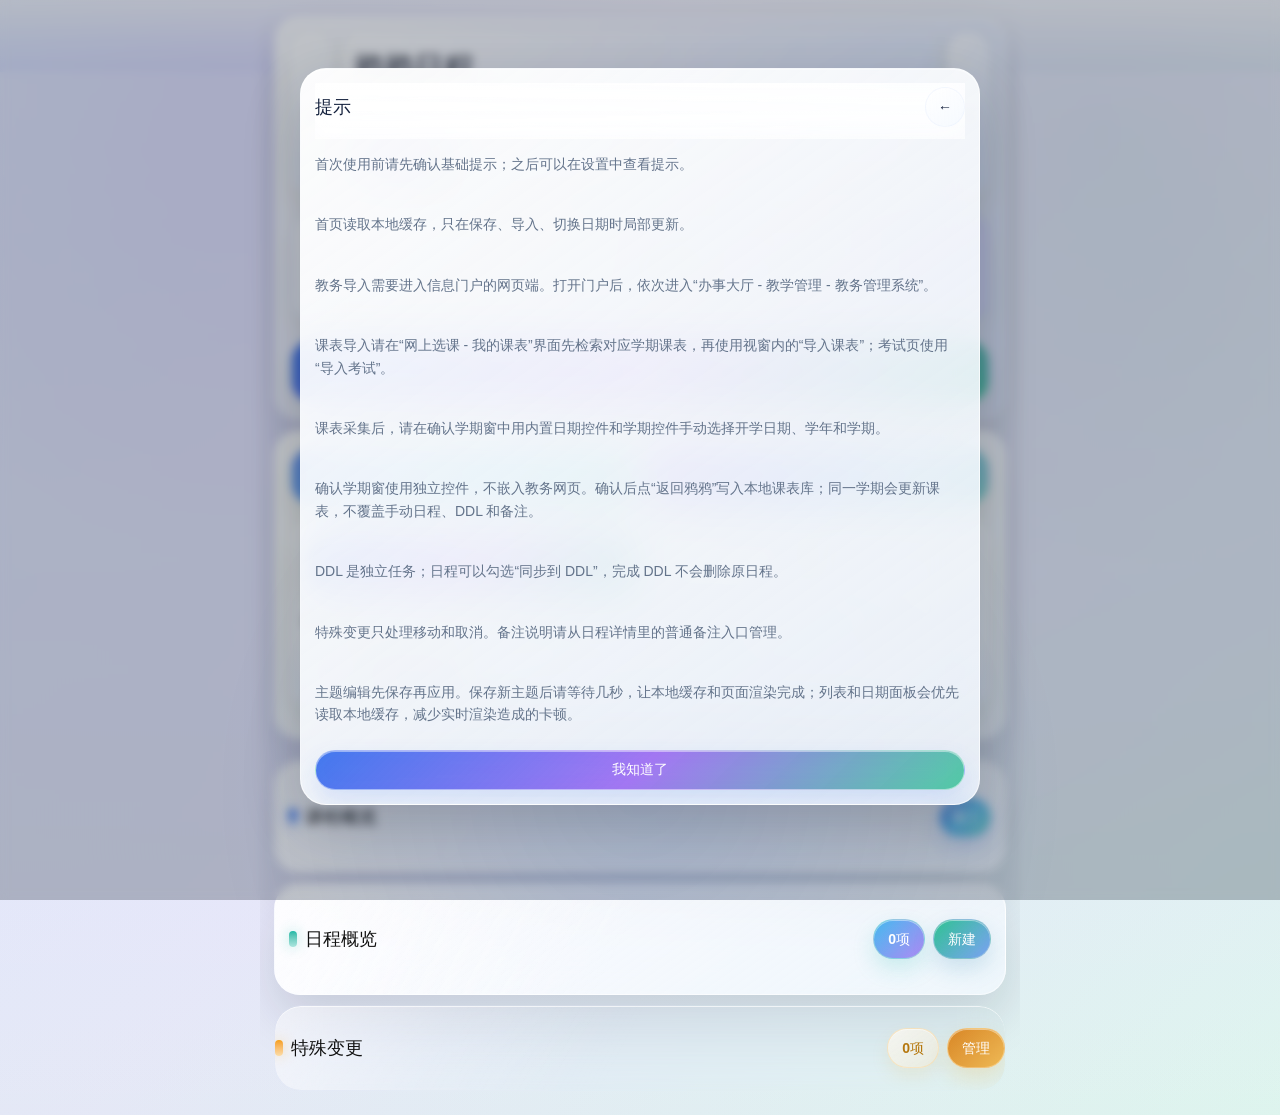
==== commit c06c260d: "Stabilize iOS WebView interactions" ====
--- a/YayaScheduleClean/Web/index.html
+++ b/YayaScheduleClean/Web/index.html
@@ -2,7 +2,7 @@
 <html lang="zh-CN">
   <head>
     <meta charset="utf-8" />
-    <meta name="viewport" content="width=device-width, initial-scale=1, viewport-fit=cover" />
+    <meta name="viewport" content="width=device-width, initial-scale=1, minimum-scale=1, maximum-scale=1, user-scalable=no, viewport-fit=cover" />
     <meta name="theme-color" content="#0f766e" />
     <title>鸦鸦日程</title>
     <link rel="icon" type="image/png" href="icons/icon-transparent.png" />
@@ -21,7 +21,6 @@
         </div>
         <div class="topbar-actions">
           <button id="todayButton" type="button" class="icon-text">今日</button>
-          <button id="portalButton" type="button" class="icon-text primary">教务导入</button>
           <button id="settingsButton" type="button" class="icon-button" aria-label="设置">⚙</button>
         </div>
       </header>
--- a/YayaScheduleClean/Web/styles.css
+++ b/YayaScheduleClean/Web/styles.css
@@ -69,6 +69,9 @@
 
 * {
   box-sizing: border-box;
+  -webkit-touch-callout: none;
+  -webkit-user-select: none;
+  user-select: none;
 }
 
 html,
@@ -106,6 +109,15 @@
   -webkit-tap-highlight-color: transparent;
 }
 
+input,
+textarea,
+[contenteditable="true"],
+[contenteditable="plaintext-only"] {
+  -webkit-touch-callout: default;
+  -webkit-user-select: text;
+  user-select: text;
+}
+
 body::after {
   content: "";
   position: fixed;
@@ -113,9 +125,9 @@
   height: calc(env(safe-area-inset-top, 0px) + 72px);
   z-index: 0;
   pointer-events: none;
-  background:
+  background: var(--tpl-page-sheen,
     linear-gradient(180deg, rgba(255, 255, 255, 0.74), rgba(255, 255, 255, 0.28) 58%, rgba(255, 255, 255, 0)),
-    linear-gradient(135deg, rgba(37, 99, 235, 0.12), rgba(124, 58, 237, 0.08), rgba(16, 185, 129, 0.06));
+    linear-gradient(135deg, rgba(37, 99, 235, 0.12), rgba(124, 58, 237, 0.08), rgba(16, 185, 129, 0.06)));
 }
 
 body[data-theme="classicCustom"] {
@@ -222,20 +234,18 @@
 }
 
 body[data-theme="classicCustom"]::after {
-  background:
+  background: var(--tpl-page-sheen,
     linear-gradient(180deg, rgba(255, 255, 255, 0.64), rgba(255, 255, 255, 0.22) 58%, rgba(255, 255, 255, 0)),
-    linear-gradient(135deg, rgba(139, 189, 76, 0.04), rgba(184, 162, 58, 0.035), rgba(37, 99, 235, 0.025));
+    linear-gradient(135deg, rgba(139, 189, 76, 0.04), rgba(184, 162, 58, 0.035), rgba(37, 99, 235, 0.025)));
 }
 
 body[data-theme="classicCustom"] button.primary,
 body[data-theme="classicCustom"] .primary,
 body[data-theme="classicCustom"] .template-action-dock button {
-  background:
-    linear-gradient(135deg, rgba(209, 237, 181, 0.56), rgba(184, 162, 58, 0.28)),
-    rgba(255, 255, 255, 0.2);
-  color: #111827;
-  border-color: rgba(255, 255, 255, 0.5);
-  box-shadow: 0 10px 22px rgba(95, 108, 52, 0.1), var(--glass-inset);
+  background: var(--tpl-primary-action);
+  color: var(--tpl-action-text);
+  border-color: var(--tpl-border, var(--glass-border));
+  box-shadow: var(--tpl-shadow, 0 10px 22px rgba(95, 108, 52, 0.1)), var(--tpl-inset, var(--glass-inset));
 }
 
 body[data-theme="coolGlass"] {
@@ -385,6 +395,7 @@
   --glass-control-radius: calc(var(--radius) + 3px);
 }
 
+html.is-interaction-locked,
 body.is-interaction-locked {
   overflow: hidden;
   overscroll-behavior: none;
@@ -398,6 +409,11 @@
 .modal-root:not([hidden]),
 .picker-backdrop:not([hidden]) {
   pointer-events: auto;
+  overscroll-behavior: none;
+}
+
+.modal-root:not([hidden]) .modal-backdrop {
+  touch-action: none;
 }
 
 body.has-picker-layer .modal-root {
@@ -412,6 +428,12 @@
 
 body.has-picker-layer .picker-backdrop:not([hidden]) {
   pointer-events: auto;
+  touch-action: pan-y;
+}
+
+body.has-picker-layer .picker-card {
+  overscroll-behavior: contain;
+  touch-action: pan-y;
 }
 
 body.is-interaction-locked .app-shell {
@@ -424,11 +446,14 @@
 }
 
 body.is-rendering :where(.day-panel, .template-action-dock, .dashboard-panel, .modal-card, .day-item),
-body.is-render-busy :where(.day-panel, .template-action-dock, .dashboard-panel, .modal-card, .day-item),
-body.is-user-scrolling :where(.day-panel, .template-action-dock, .dashboard-panel, .day-item) {
+body.is-render-busy :where(.day-panel, .template-action-dock, .dashboard-panel, .modal-card, .day-item) {
   transition: none;
   -webkit-backdrop-filter: none;
   backdrop-filter: none;
+}
+
+body.is-user-scrolling :where(.day-panel, .template-action-dock, .dashboard-panel, .day-item) {
+  transition: none;
 }
 
 body[data-density="compact"] .app-shell {
@@ -640,7 +665,7 @@
 
 .strip-head,
 .panel-head,
-.modal-head,
+.modal-head-main,
 .list-card,
 .date-switcher,
 .day-actions,
@@ -673,6 +698,10 @@
 
 .modal-head-actions {
   flex-wrap: wrap;
+}
+
+.modal-head-main {
+  min-width: 0;
 }
 
 .strip-head div,
@@ -1092,6 +1121,48 @@
   animation: pickerLiftIn var(--float-duration) var(--float-pop-ease) both;
 }
 
+.picker-card .card-head {
+  display: flex;
+  align-items: center;
+  justify-content: space-between;
+  gap: 12px;
+}
+
+.picker-card .card-head h2 {
+  margin: 0;
+}
+
+.return-button {
+  min-width: 44px;
+  width: 44px;
+  height: 44px;
+  padding: 0;
+  border-radius: 999px;
+  font-size: 22px;
+  font-weight: 900;
+  line-height: 1;
+  color: var(--input-ui-text, var(--ink));
+  background:
+    linear-gradient(145deg, rgba(255, 255, 255, 0.66), rgba(255, 255, 255, 0.18)),
+    var(--input-ui-bg, var(--glass-control-bg));
+  border-color: var(--input-ui-border, var(--glass-border));
+  box-shadow: var(--input-ui-inset, var(--glass-inset));
+}
+
+.original-date-picker-card {
+  gap: 14px;
+  border-color: var(--input-ui-border, var(--glass-border));
+  background:
+    linear-gradient(135deg, rgba(255, 255, 255, 0.82), rgba(255, 255, 255, 0.58)),
+    linear-gradient(135deg,
+      color-mix(in srgb, var(--accent) 12%, transparent),
+      color-mix(in srgb, var(--accent-warm) 10%, transparent),
+      color-mix(in srgb, #10b981 8%, transparent)),
+    var(--input-ui-panel, var(--glass-panel-bg));
+  -webkit-backdrop-filter: blur(22px) saturate(1.25);
+  backdrop-filter: blur(22px) saturate(1.25);
+}
+
 .date-picker-card {
   width: min(460px, 100%);
 }
@@ -1307,6 +1378,46 @@
   flex-wrap: wrap;
 }
 
+.prompt-actions {
+  display: flex;
+  justify-content: flex-end;
+  gap: 10px;
+  flex-wrap: wrap;
+}
+
+.prompt-actions.single {
+  justify-content: stretch;
+}
+
+.prompt-cancel,
+.prompt-confirm {
+  min-height: 46px;
+  padding-inline: 16px;
+  border-radius: var(--input-ui-radius, var(--glass-control-radius, var(--radius)));
+  font-size: 15px;
+  font-weight: 900;
+}
+
+.prompt-cancel {
+  color: var(--input-ui-text, var(--ink));
+  background:
+    linear-gradient(145deg, rgba(255, 255, 255, 0.62), rgba(255, 255, 255, 0.18)),
+    var(--input-ui-bg, var(--glass-control-bg));
+  border-color: var(--input-ui-border, var(--glass-border));
+  box-shadow: var(--input-ui-inset, var(--glass-inset));
+}
+
+.prompt-confirm {
+  color: var(--tpl-action-text, #fff);
+  background: var(--input-ui-action, var(--tpl-primary-action, var(--accent)));
+  border-color: color-mix(in srgb, white 28%, transparent);
+  box-shadow: 0 10px 24px color-mix(in srgb, var(--input-ui-accent, var(--accent)) 20%, transparent), var(--input-ui-inset, var(--glass-inset));
+}
+
+.date-picker-actions {
+  justify-content: flex-end;
+}
+
 .day-actions {
   justify-content: flex-start;
   flex-wrap: wrap;
@@ -1396,7 +1507,8 @@
 }
 
 .date-week-rail,
-.date-day-rail {
+.date-day-rail,
+.recurring-week-rail {
   display: flex;
   gap: 8px;
   min-width: 0;
@@ -1407,12 +1519,14 @@
 }
 
 .date-week-rail::-webkit-scrollbar,
-.date-day-rail::-webkit-scrollbar {
+.date-day-rail::-webkit-scrollbar,
+.recurring-week-rail::-webkit-scrollbar {
   display: none;
 }
 
 .date-week-chip,
-.date-day-chip {
+.date-day-chip,
+.recurring-week-chip {
   flex: 0 0 auto;
   min-width: 86px;
   min-height: 44px;
@@ -1445,7 +1559,8 @@
 }
 
 .date-week-chip.active,
-.date-day-chip.active {
+.date-day-chip.active,
+.recurring-week-chip.active {
   color: var(--tpl-action-text, #111827);
   background: var(--tpl-primary-action, var(--accent));
   border-color: color-mix(in srgb, var(--tpl-brand, var(--accent)) 52%, white);
@@ -1458,20 +1573,83 @@
 }
 
 .date-week-chip.active::after,
-.date-day-chip.active::after {
+.date-day-chip.active::after,
+.recurring-week-chip.active::after {
   content: "";
   position: absolute;
-  top: 7px;
-  right: 8px;
-  width: 8px;
-  height: 8px;
+  top: 6px;
+  right: 7px;
+  width: 5px;
+  height: 5px;
   border-radius: 999px;
   background: currentColor;
-  box-shadow: 0 0 0 4px color-mix(in srgb, currentColor 16%, transparent);
+  box-shadow: 0 0 0 2px color-mix(in srgb, currentColor 14%, transparent);
 }
 
 .date-day-chip.active span {
   color: inherit;
+}
+
+.recurring-week-field {
+  display: grid;
+  gap: 6px;
+  min-width: 0;
+}
+
+.recurring-week-field > span {
+  color: var(--muted);
+  font-size: 12px;
+  font-weight: 800;
+}
+
+.recurring-week-control {
+  display: grid;
+  grid-template-columns: minmax(0, 1fr) auto;
+  align-items: center;
+  gap: 8px;
+  min-width: 0;
+}
+
+.recurring-week-input {
+  width: 100%;
+  min-height: var(--input-ui-min-height, 46px);
+  padding: 0 var(--input-ui-padding-x, 12px);
+  border: 1px solid var(--input-ui-border, var(--glass-border));
+  border-radius: var(--input-ui-radius, 16px);
+  color: var(--input-ui-text, var(--ink));
+  background:
+    linear-gradient(145deg, rgba(255, 255, 255, 0.52), rgba(255, 255, 255, 0.12)),
+    var(--input-ui-bg, var(--glass-control-bg));
+  box-shadow: var(--input-ui-inset, var(--glass-inset)), var(--input-ui-shadow, 0 10px 24px color-mix(in srgb, var(--accent) 10%, transparent));
+  font-weight: 850;
+  outline: none;
+  -webkit-backdrop-filter: blur(calc(var(--glass-blur) * 0.64)) saturate(1.16);
+  backdrop-filter: blur(calc(var(--glass-blur) * 0.64)) saturate(1.16);
+}
+
+.recurring-week-input::placeholder {
+  color: var(--input-ui-muted, var(--muted));
+}
+
+.recurring-week-control strong {
+  display: inline-grid;
+  place-items: center;
+  min-height: 32px;
+  max-width: 132px;
+  padding: 0 10px;
+  border-radius: 999px;
+  color: var(--input-ui-accent, var(--accent));
+  background: color-mix(in srgb, var(--input-ui-accent, var(--accent)) 11%, rgba(255, 255, 255, 0.32));
+  border: 1px solid color-mix(in srgb, var(--input-ui-border, var(--glass-border)) 72%, transparent);
+  font-size: 12px;
+  font-weight: 950;
+  overflow: hidden;
+  text-overflow: ellipsis;
+  white-space: nowrap;
+}
+
+.recurring-week-rail {
+  padding-bottom: 2px;
 }
 
 .date-lookup label,
@@ -1547,12 +1725,23 @@
   display: grid;
   gap: 16px;
   padding: 16px;
-  color: var(--tpl-hero-text, var(--ink));
-  background: var(--tpl-hero, var(--glass-panel-bg));
+  color: var(--tpl-today-card-text, var(--tpl-hero-text, var(--ink)));
+  background: var(--tpl-title-card-bg, var(--tpl-today-custom-bg, var(--tpl-hero, var(--glass-panel-bg))));
   border-color: var(--tpl-border, rgba(255, 255, 255, 0.76));
-  box-shadow: var(--tpl-shadow-strong, 0 24px 58px rgba(126, 143, 53, 0.18)), var(--tpl-inset, var(--glass-inset));
+  box-shadow: var(--tpl-item-shadow, var(--tpl-shadow-strong, 0 24px 58px rgba(126, 143, 53, 0.18))), var(--tpl-inset, var(--glass-inset));
   -webkit-backdrop-filter: var(--ui-glass-blur, blur(var(--glass-blur)) saturate(var(--glass-saturate)));
   backdrop-filter: var(--ui-glass-blur, blur(var(--glass-blur)) saturate(var(--glass-saturate)));
+}
+
+body[data-template="classicOriginal"] {
+  --classic-title-glass-bg:
+    linear-gradient(118deg, rgba(255, 255, 255, 0.46), rgba(255, 255, 255, 0.13) 36%, transparent 62%),
+    linear-gradient(145deg, rgba(255, 255, 255, 0.28), color-mix(in srgb, var(--tpl-brand, var(--accent)) 7%, transparent)),
+    rgba(255, 255, 255, 0.26);
+  --classic-small-schedule-glass-bg:
+    radial-gradient(circle at 92% 10%, color-mix(in srgb, var(--tpl-today-custom-left, var(--schedule-color)) 12%, transparent), transparent 40%),
+    linear-gradient(145deg, rgba(255, 255, 255, 0.36), color-mix(in srgb, var(--tpl-brand, var(--accent)) 7%, transparent)),
+    rgba(255, 255, 255, 0.28);
 }
 
 body[data-template="classicOriginal"] .day-panel::before,
@@ -1631,14 +1820,11 @@
   width: 42px;
   min-height: 162px;
   border-radius: var(--glass-control-radius, var(--radius));
-  border-color: var(--tpl-border-dark, rgba(255, 255, 255, 0.64));
-  background:
-    linear-gradient(118deg, rgba(255, 255, 255, 0.66), rgba(255, 255, 255, 0.16) 42%, transparent),
-    linear-gradient(145deg, rgba(255, 255, 255, 0.54), rgba(255, 255, 255, 0.16)),
-    rgba(255, 255, 255, 0.24);
-  color: #111827;
+  border-color: var(--tpl-border, var(--tpl-border-dark, rgba(255, 255, 255, 0.64)));
+  background: var(--tpl-title-control-bg, var(--tpl-title-card-bg, var(--tpl-today-custom-bg, var(--glass-control-bg))));
+  color: var(--tpl-today-card-text, var(--tpl-date-main-text, var(--tpl-hero-text, #111827)));
   font-size: 32px;
-  box-shadow: 0 14px 32px rgba(99, 114, 45, 0.12), var(--tpl-inset, var(--glass-inset));
+  box-shadow: var(--tpl-item-shadow, 0 14px 32px rgba(99, 114, 45, 0.12)), var(--tpl-inset, var(--glass-inset));
   -webkit-backdrop-filter: var(--ui-glass-blur, blur(var(--glass-blur)) saturate(var(--glass-saturate)));
   backdrop-filter: var(--ui-glass-blur, blur(var(--glass-blur)) saturate(var(--glass-saturate)));
 }
@@ -1649,13 +1835,11 @@
   min-width: 0;
   min-height: 162px;
   padding: 12px;
-  border: 1px solid var(--tpl-border-dark, rgba(255, 255, 255, 0.64));
+  border: 1px solid var(--tpl-border, var(--tpl-border-dark, rgba(255, 255, 255, 0.64)));
   border-radius: var(--glass-control-radius, var(--radius));
-  background:
-    linear-gradient(118deg, rgba(255, 255, 255, 0.64), rgba(255, 255, 255, 0.16) 36%, transparent 58%),
-    linear-gradient(145deg, rgba(255, 255, 255, 0.42), rgba(255, 255, 255, 0.16)),
-    rgba(255, 255, 255, 0.2);
-  box-shadow: 0 12px 28px rgba(99, 114, 45, 0.11), var(--tpl-inset, var(--glass-inset));
+  color: var(--tpl-today-card-text, var(--tpl-hero-text, var(--ink)));
+  background: var(--tpl-title-card-bg, var(--tpl-today-custom-bg, var(--glass-card-bg)));
+  box-shadow: var(--tpl-item-shadow, 0 12px 28px rgba(99, 114, 45, 0.11)), var(--tpl-inset, var(--glass-inset));
 }
 
 body[data-template="classicOriginal"] .classic-day-title {
@@ -1665,14 +1849,14 @@
 }
 
 body[data-template="classicOriginal"] .classic-day-title strong {
-  color: var(--tpl-hero-text, #111827);
+  color: var(--tpl-today-card-text, var(--tpl-hero-text, #111827));
   font-size: 38px;
   font-weight: 950;
   line-height: 1.02;
 }
 
 body[data-template="classicOriginal"] .classic-day-title span {
-  color: var(--tpl-hero-muted, #111827);
+  color: var(--tpl-today-card-muted, var(--tpl-hero-muted, #111827));
   font-size: 16px;
   font-weight: 900;
   line-height: 1.18;
@@ -1722,10 +1906,7 @@
   color: var(--tpl-hero-muted, rgba(17, 24, 39, 0.72));
   font-size: 18px;
   font-weight: 900;
-  background:
-    linear-gradient(118deg, rgba(255, 255, 255, 0.58), rgba(255, 255, 255, 0.14) 44%, transparent),
-    linear-gradient(145deg, rgba(255, 255, 255, 0.48), rgba(255, 255, 255, 0.18)),
-    rgba(255, 255, 255, 0.18);
+  background: var(--tpl-small-schedule-card-bg, var(--classic-small-schedule-glass-bg, var(--glass-card-bg)));
   border-color: var(--tpl-border-dark, rgba(255, 255, 255, 0.64));
   border-style: solid;
   box-shadow: 0 12px 28px rgba(99, 114, 45, 0.11), var(--tpl-inset, var(--glass-inset));
@@ -2020,6 +2201,15 @@
   padding: 2px 7px;
   font-size: 12px;
   font-weight: 700;
+}
+
+.overview-card-tags {
+  margin-bottom: 1px;
+}
+
+.list-card .overview-card-tags span {
+  font-size: 11px;
+  padding: 2px 7px;
 }
 
 .dashboard-grid {
@@ -2399,8 +2589,7 @@
   z-index: 0;
   border-radius: inherit;
   pointer-events: none;
-  background:
-    linear-gradient(115deg, transparent 0%, rgba(255, 255, 255, 0.34) 16%, rgba(255, 255, 255, 0.08) 28%, transparent 46%);
+  background: var(--tpl-modal-sheen, linear-gradient(115deg, transparent 0%, rgba(255, 255, 255, 0.34) 16%, rgba(255, 255, 255, 0.08) 28%, transparent 46%));
   opacity: 0;
   transform: translateX(-34%);
   animation: floatingGlassSheen 620ms var(--float-ease) 70ms both;
@@ -2468,6 +2657,9 @@
   position: sticky;
   top: -14px;
   z-index: 2;
+  display: grid;
+  align-items: stretch;
+  gap: 10px;
   padding: 4px 0 12px;
   background:
     linear-gradient(180deg, rgba(255, 255, 255, 0.64), rgba(255, 255, 255, 0.24)),
@@ -2478,6 +2670,207 @@
 
 .modal-head h2 {
   font-size: 18px;
+}
+
+.modal-page-chips {
+  display: flex;
+  gap: 8px;
+  width: 100%;
+  max-width: 100%;
+  min-width: 0;
+  overflow-x: auto;
+  overscroll-behavior-x: contain;
+  padding: 1px 2px 4px;
+  scroll-snap-type: x proximity;
+  scrollbar-width: none;
+}
+
+.modal-page-chips::-webkit-scrollbar {
+  display: none;
+}
+
+.modal-page-chip {
+  flex: 0 0 auto;
+  display: inline-flex;
+  align-items: center;
+  justify-content: center;
+  gap: 6px;
+  min-width: 92px;
+  min-height: 38px;
+  max-width: min(188px, 76vw);
+  padding: 7px 11px;
+  border-radius: 999px;
+  scroll-snap-align: center;
+  color: color-mix(in srgb, var(--tpl-ink, var(--ink)) 74%, var(--tpl-muted, var(--muted)));
+  background:
+    linear-gradient(145deg, rgba(255, 255, 255, 0.58), rgba(255, 255, 255, 0.14)),
+    var(--tpl-chip, var(--glass-control-bg));
+  border-color: color-mix(in srgb, var(--tpl-border, var(--glass-border)) 72%, transparent);
+  box-shadow: var(--tpl-inset, var(--glass-inset));
+  opacity: 0.78;
+  white-space: nowrap;
+  transition: transform 0.18s ease, opacity 0.18s ease, box-shadow 0.18s ease, border-color 0.18s ease;
+}
+
+.modal-page-chip strong {
+  min-width: 0;
+  overflow: hidden;
+  text-overflow: ellipsis;
+  font-size: 13px;
+  font-weight: 950;
+  color: inherit;
+}
+
+.modal-page-chip span,
+.modal-page-chip small {
+  display: inline-grid;
+  place-items: center;
+  min-height: 22px;
+  padding: 0 7px;
+  border-radius: 999px;
+  color: inherit;
+  background: color-mix(in srgb, var(--tpl-brand, var(--accent)) 10%, rgba(255, 255, 255, 0.34));
+  font-size: 11px;
+  font-weight: 950;
+}
+
+.modal-page-chip.active {
+  color: var(--tpl-action-text, #fff);
+  background: var(--tpl-primary-action, linear-gradient(135deg, var(--accent), var(--accent-warm)));
+  border-color: color-mix(in srgb, var(--tpl-brand, var(--accent)) 54%, white);
+  box-shadow:
+    0 12px 24px color-mix(in srgb, var(--tpl-brand, var(--accent)) 20%, transparent),
+    0 0 0 2px color-mix(in srgb, white 22%, transparent),
+    var(--tpl-inset, var(--glass-inset));
+  opacity: 1;
+  transform: translateY(-1px);
+}
+
+.modal-page-chip.active span,
+.modal-page-chip.active small {
+  color: inherit;
+  background: rgba(255, 255, 255, 0.22);
+}
+
+.modal-page-chip.course-term-tab {
+  align-items: center;
+  flex-direction: column;
+  flex: 0 0 min(304px, calc(100vw - 56px));
+  width: min(304px, calc(100vw - 56px));
+  min-width: min(264px, calc(100vw - 56px));
+  max-width: none;
+  min-height: 70px;
+  padding: 8px 14px 9px;
+  gap: 5px;
+  white-space: normal;
+}
+
+.modal-page-chip.course-term-tab strong {
+  display: grid;
+  width: 100%;
+  overflow: visible;
+  text-overflow: clip;
+  white-space: normal;
+  text-align: center;
+  line-height: 1.18;
+}
+
+.course-term-label,
+.course-term-title-label {
+  display: grid;
+  gap: 2px;
+  min-width: 0;
+  width: 100%;
+}
+
+.course-term-label b,
+.course-term-label i,
+.course-term-title-label b,
+.course-term-title-label i {
+  display: block;
+  min-width: 0;
+  color: inherit;
+  font: inherit;
+  font-style: normal;
+  line-height: 1.18;
+  overflow: visible;
+  text-overflow: clip;
+  white-space: nowrap;
+  overflow-wrap: normal;
+  word-break: keep-all;
+}
+
+.course-term-label i,
+.course-term-title-label i {
+  opacity: 0.9;
+}
+
+.modal-page-chip.course-term-tab span,
+.modal-page-chip.course-term-tab small {
+  min-height: 18px;
+  padding: 0 6px;
+  line-height: 1.1;
+}
+
+.modal-page-stage {
+  display: grid;
+  min-width: 0;
+  isolation: isolate;
+}
+
+.modal-page-stage[data-page-motion] {
+  animation-duration: 260ms;
+  animation-timing-function: cubic-bezier(0.2, 0.8, 0.2, 1);
+  animation-fill-mode: both;
+  will-change: opacity, transform, filter;
+}
+
+.modal-page-stage[data-page-motion="forward"] {
+  animation-name: modal-page-forward;
+}
+
+.modal-page-stage[data-page-motion="back"] {
+  animation-name: modal-page-back;
+}
+
+@keyframes modal-page-forward {
+  from {
+    opacity: 0;
+    filter: blur(4px);
+    transform: translateX(18px) scale(0.985);
+  }
+  68% {
+    opacity: 1;
+    filter: blur(0);
+  }
+  to {
+    opacity: 1;
+    filter: blur(0);
+    transform: translateX(0) scale(1);
+  }
+}
+
+@keyframes modal-page-back {
+  from {
+    opacity: 0;
+    filter: blur(4px);
+    transform: translateX(-18px) scale(0.985);
+  }
+  68% {
+    opacity: 1;
+    filter: blur(0);
+  }
+  to {
+    opacity: 1;
+    filter: blur(0);
+    transform: translateX(0) scale(1);
+  }
+}
+
+@media (prefers-reduced-motion: reduce) {
+  .modal-page-stage[data-page-motion] {
+    animation: none;
+  }
 }
 
 .form-stack {
@@ -2507,6 +2900,148 @@
 .form-note {
   margin: 0;
   font-size: 13px;
+}
+
+.modal-card.term-import {
+  width: min(440px, calc(100vw - 24px));
+}
+
+.term-import-panel {
+  gap: 14px;
+}
+
+.term-auto-card {
+  display: grid;
+  gap: 8px;
+  padding: 14px;
+  border: 1px solid color-mix(in srgb, var(--input-ui-border, var(--glass-border)) 76%, transparent);
+  border-radius: var(--input-ui-radius, var(--glass-control-radius, var(--radius)));
+  background:
+    linear-gradient(135deg,
+      color-mix(in srgb, var(--input-ui-accent, var(--accent)) 13%, transparent),
+      color-mix(in srgb, var(--accent-warm) 10%, transparent)),
+    var(--input-ui-bg, var(--glass-control-bg));
+  box-shadow: var(--input-ui-inset, var(--glass-inset));
+}
+
+.term-auto-card > div {
+  display: grid;
+  gap: 4px;
+}
+
+.term-auto-card span,
+.term-auto-card small,
+.term-import-note {
+  color: var(--input-ui-muted, var(--muted));
+}
+
+.term-auto-card span {
+  font-size: 12px;
+  font-weight: 900;
+}
+
+.term-auto-card strong {
+  color: var(--input-ui-text, var(--ink));
+  font-size: 18px;
+  font-weight: 950;
+  line-height: 1.18;
+}
+
+.term-auto-card small {
+  font-size: 12px;
+  font-weight: 750;
+  line-height: 1.45;
+}
+
+.term-auto-card.is-detected {
+  border-color: color-mix(in srgb, var(--input-ui-accent, var(--accent)) 38%, var(--glass-border));
+}
+
+.term-auto-card.is-fallback {
+  background:
+    linear-gradient(135deg,
+      color-mix(in srgb, var(--accent-warm) 12%, transparent),
+      rgba(255, 255, 255, 0.22)),
+    var(--input-ui-bg, var(--glass-control-bg));
+}
+
+.term-start-field {
+  display: grid;
+  gap: 8px;
+  padding: 12px;
+  border: 1px solid color-mix(in srgb, var(--input-ui-accent, var(--accent)) 16%, var(--input-ui-border, var(--glass-border)));
+  border-radius: var(--input-ui-radius, var(--glass-control-radius, var(--radius)));
+  background: color-mix(in srgb, var(--input-ui-bg, var(--glass-control-bg)) 80%, transparent);
+  box-shadow: var(--input-ui-inset, var(--glass-inset));
+}
+
+.term-start-field > span {
+  color: var(--input-ui-muted, var(--muted));
+  font-size: 12px;
+  font-weight: 850;
+}
+
+.term-select-field {
+  display: grid;
+  gap: 10px;
+  padding: 12px;
+  border: 1px solid color-mix(in srgb, var(--input-ui-accent, var(--accent)) 16%, var(--input-ui-border, var(--glass-border)));
+  border-radius: var(--input-ui-radius, var(--glass-control-radius, var(--radius)));
+  background: color-mix(in srgb, var(--input-ui-bg, var(--glass-control-bg)) 80%, transparent);
+  box-shadow: var(--input-ui-inset, var(--glass-inset));
+}
+
+.term-select-field legend {
+  padding: 0;
+  color: var(--input-ui-muted, var(--muted));
+  font-size: 13px;
+  font-weight: 850;
+}
+
+.term-select-preview {
+  display: flex;
+  align-items: center;
+  min-height: 42px;
+  padding: 0 13px;
+  border: 1px solid color-mix(in srgb, var(--input-ui-accent, var(--accent)) 28%, var(--input-ui-border, var(--glass-border)));
+  border-radius: calc(var(--input-ui-radius, var(--glass-control-radius, var(--radius))) + 2px);
+  color: var(--input-ui-text, var(--ink));
+  background:
+    linear-gradient(135deg,
+      color-mix(in srgb, var(--input-ui-accent, var(--accent)) 16%, rgba(255, 255, 255, 0.26)),
+      color-mix(in srgb, var(--glass-sheen, rgba(255, 255, 255, 0.72)) 34%, transparent)),
+    var(--input-ui-bg, var(--glass-control-bg));
+  box-shadow: var(--input-ui-inset, var(--glass-inset)), 0 10px 24px color-mix(in srgb, var(--input-ui-accent, var(--accent)) 12%, transparent);
+  font-size: 15px;
+  font-weight: 950;
+  line-height: 1.25;
+  user-select: none;
+}
+
+.term-select-grid {
+  display: grid;
+  grid-template-columns: minmax(0, 1.35fr) minmax(110px, 0.65fr);
+  gap: 10px;
+}
+
+.term-select-grid label {
+  display: grid;
+  gap: 7px;
+  min-width: 0;
+}
+
+.term-select-grid label > span {
+  color: var(--input-ui-muted, var(--muted));
+  font-size: 12px;
+  font-weight: 850;
+}
+
+.term-import-actions {
+  justify-content: stretch;
+}
+
+.term-import-actions > button {
+  flex: 1 1 150px;
 }
 
 .setting-grid,
@@ -2651,12 +3186,27 @@
   font-weight: 900;
 }
 
-.internal-select {
+.internal-select,
+.internal-date {
   display: grid;
   min-width: 0;
 }
 
-.internal-select-button {
+.internal-date {
+  position: relative;
+}
+
+.internal-date-input {
+  position: absolute;
+  inset: auto auto 0 0;
+  width: 1px;
+  height: 1px;
+  opacity: 0;
+  pointer-events: none;
+}
+
+.internal-select-button,
+.internal-date-button {
   display: grid;
   grid-template-columns: minmax(0, 1fr) auto;
   align-items: center;
@@ -2672,7 +3222,8 @@
   box-shadow: var(--glass-inset), 0 10px 22px color-mix(in srgb, var(--accent) 9%, transparent);
 }
 
-.internal-select-button span {
+.internal-select-button span,
+.internal-date-button span {
   min-width: 0;
   overflow: hidden;
   text-overflow: ellipsis;
@@ -2682,7 +3233,8 @@
   font-weight: 850;
 }
 
-.internal-select-button b {
+.internal-select-button b,
+.internal-date-button b {
   color: var(--accent);
   font-size: 22px;
   line-height: 1;
@@ -2692,7 +3244,8 @@
   display: none !important;
 }
 
-.internal-select[data-input-ui] .internal-select-button {
+.internal-select[data-input-ui] .internal-select-button,
+.internal-date[data-input-ui] .internal-date-button {
   min-height: var(--input-ui-min-height);
   padding: 0 var(--input-ui-padding-x);
   border-color: var(--input-ui-border, var(--glass-border));
@@ -2706,11 +3259,13 @@
   backdrop-filter: blur(calc(var(--glass-blur) * 0.64)) saturate(1.16);
 }
 
-.internal-select[data-input-ui] .internal-select-button span {
+.internal-select[data-input-ui] .internal-select-button span,
+.internal-date[data-input-ui] .internal-date-button span {
   color: var(--input-ui-text, var(--ink));
 }
 
-.internal-select[data-input-ui] .internal-select-button b {
+.internal-select[data-input-ui] .internal-select-button b,
+.internal-date[data-input-ui] .internal-date-button b {
   display: grid;
   place-items: center;
   width: var(--input-ui-indicator-size);
@@ -2724,7 +3279,8 @@
   font-size: 20px;
 }
 
-body[data-input-ui="compactInput"] .internal-select[data-input-ui] .internal-select-button b {
+body[data-input-ui="compactInput"] .internal-select[data-input-ui] .internal-select-button b,
+body[data-input-ui="compactInput"] .internal-date[data-input-ui] .internal-date-button b {
   font-size: 18px;
 }
 
@@ -3321,14 +3877,20 @@
 
 .course-term-head {
   display: flex;
-  align-items: center;
+  align-items: flex-start;
   justify-content: space-between;
   gap: 10px;
   min-width: 0;
+  flex-wrap: wrap;
 }
 
 .course-term-head h3 {
+  flex: 1 1 220px;
   min-width: 0;
+  white-space: normal;
+  overflow-wrap: normal;
+  word-break: keep-all;
+  line-height: 1.28;
 }
 
 .course-term-current {
@@ -3801,7 +4363,7 @@
   line-height: 1.35 !important;
 }
 
-body[data-theme] :where(.week-badge, .note-badge, .ddl-badge, .time-mark, .date-mark, .note-number, .note-open-mark, .date-week-chip, .date-day-chip, .course-term-tab, .schedule-status-tab) {
+body[data-theme] :where(.week-badge, .note-badge, .ddl-badge, .time-mark, .date-mark, .note-number, .note-open-mark, .date-week-chip, .date-day-chip, .course-term-tab, .schedule-status-tab, .modal-page-chip) {
   font-size: var(--ui-caption-size) !important;
   font-weight: var(--ui-chip-weight) !important;
   line-height: 1.22 !important;
@@ -3816,6 +4378,7 @@
   .date-day-chip.active,
   .date-lookup-days button.active,
   .ddl-view-tab.active,
+  .modal-page-chip.active,
   .reminder-switch:has(input:checked),
   .reminder-sync-switch:has(input:checked),
   .reminder-chip.active,
@@ -3841,6 +4404,7 @@
   .date-day-chip.active,
   .date-lookup-days button.active,
   .ddl-view-tab.active,
+  .modal-page-chip.active,
   .reminder-switch:has(input:checked),
   .reminder-sync-switch:has(input:checked),
   .reminder-chip.active,
@@ -3916,12 +4480,16 @@
   --tpl-date-main-subtle: rgba(255, 255, 255, 0.62);
 }
 
-body[data-theme] :where(.classic-day-title strong, .nav-button) {
-  color: var(--tpl-date-main-text, var(--tpl-hero-text)) !important;
+body[data-theme] :where(.classic-day-title strong) {
+  color: var(--tpl-today-card-text, var(--tpl-date-main-text, var(--tpl-hero-text))) !important;
+}
+
+body[data-theme] :where(.nav-button) {
+  color: var(--tpl-today-card-text, var(--tpl-date-main-text, var(--tpl-hero-text))) !important;
 }
 
 body[data-theme] :where(.classic-day-title span, .day-list .empty-state) {
-  color: var(--tpl-date-main-muted, var(--tpl-hero-muted)) !important;
+  color: var(--tpl-today-card-muted, var(--tpl-date-main-muted, var(--tpl-hero-muted))) !important;
 }
 
 body[data-theme] .day-list .empty-state::before {
@@ -4000,7 +4568,7 @@
 
 body[data-theme] :where(.day-item.custom, .schedule-card) {
   --item-color: var(--tpl-today-custom-left, var(--module-schedule-color));
-  --item-bg: var(--tpl-today-custom-bg, var(--glass-card-bg));
+  --item-bg: var(--tpl-small-schedule-card-bg, var(--tpl-today-custom-bg, var(--glass-card-bg)));
   --item-time-bg: var(--tpl-today-custom-time, var(--module-schedule-action));
 }
 
@@ -4028,12 +4596,12 @@
 
 body[data-theme] :where(.day-item) {
   background:
-    radial-gradient(circle at 94% 0%, rgba(255, 255, 255, 0.32), transparent 38%),
-    linear-gradient(145deg, rgba(255, 255, 255, 0.2), rgba(255, 255, 255, 0.04)),
+    var(--tpl-item-highlight, radial-gradient(circle at 94% 0%, rgba(255, 255, 255, 0.32), transparent 38%)),
+    var(--tpl-item-wash, linear-gradient(145deg, rgba(255, 255, 255, 0.2), rgba(255, 255, 255, 0.04))),
     var(--item-bg) !important;
   box-shadow:
     inset 4px 0 0 var(--item-color),
-    0 14px 30px rgba(15, 23, 42, 0.09),
+    var(--tpl-item-shadow, 0 14px 30px rgba(15, 23, 42, 0.09)),
     var(--tpl-inset, var(--glass-inset)) !important;
 }
 
@@ -4047,7 +4615,7 @@
 body[data-theme] .day-item time {
   color: var(--tpl-today-time-text, var(--tpl-action-text, #ffffff)) !important;
   background: var(--item-time-bg, var(--tpl-primary-action)) !important;
-  border: 1px solid rgba(255, 255, 255, 0.24);
+  border: 1px solid var(--tpl-time-border, rgba(255, 255, 255, 0.24));
   border-radius: 999px;
   padding: 5px 8px;
   box-shadow: 0 8px 16px color-mix(in srgb, var(--item-color) 20%, transparent), var(--tpl-inset, var(--glass-inset));
@@ -4062,9 +4630,70 @@
 }
 
 body[data-theme] .badges span {
-  color: color-mix(in srgb, var(--item-color, var(--accent)) 72%, var(--tpl-ink, #111827)) !important;
-  background: color-mix(in srgb, var(--item-color, var(--accent)) 14%, rgba(255, 255, 255, 0.72)) !important;
+  color: var(--tpl-badge-text, color-mix(in srgb, var(--item-color, var(--accent)) 72%, var(--tpl-ink, #111827))) !important;
+  background: var(--tpl-badge-bg, color-mix(in srgb, var(--item-color, var(--accent)) 14%, rgba(255, 255, 255, 0.72))) !important;
   box-shadow: var(--tpl-inset, var(--glass-inset));
+}
+
+body[data-theme-tone="dark"] {
+  color-scheme: dark;
+  --glass-saturate: 1.02;
+}
+
+body[data-theme-tone="dark"][data-template="classicOriginal"] {
+  --classic-title-glass-bg:
+    linear-gradient(118deg, rgba(255, 255, 255, 0.032), rgba(255, 255, 255, 0.01) 36%, transparent 62%),
+    linear-gradient(145deg, rgba(71, 85, 105, 0.1), color-mix(in srgb, var(--tpl-brand, var(--accent)) 3%, transparent)),
+    rgba(15, 23, 42, 0.18);
+  --classic-small-schedule-glass-bg:
+    radial-gradient(circle at 92% 8%, color-mix(in srgb, var(--tpl-today-custom-left, var(--schedule-color)) 6%, transparent), transparent 44%),
+    linear-gradient(145deg, rgba(71, 85, 105, 0.11), color-mix(in srgb, var(--tpl-brand, var(--accent)) 3%, transparent)),
+    rgba(15, 23, 42, 0.2);
+}
+
+body[data-theme-tone="dark"] :where(.top-bar, .dashboard-panel, .modal-card, .picker-card, .input-picker-panel, .custom-theme-editor, .custom-alpha-panel, .custom-rgb-panel, .ddl-completed-filter) {
+  background: var(--glass-panel-bg) !important;
+  border-color: var(--tpl-border, var(--glass-border)) !important;
+  box-shadow: var(--tpl-shadow, var(--shadow)), var(--tpl-inset, var(--glass-inset)) !important;
+}
+
+body[data-theme-tone="dark"][data-template="classicOriginal"] .day-panel,
+body[data-theme-tone="dark"][data-template="classicOriginal"] .date-center,
+body[data-theme-tone="dark"][data-template="classicOriginal"] .nav-button {
+  background: var(--tpl-title-control-bg, var(--tpl-title-card-bg, var(--tpl-today-custom-bg, var(--glass-card-bg)))) !important;
+  border-color: var(--tpl-border, var(--glass-border)) !important;
+  box-shadow: var(--tpl-item-shadow, var(--soft-shadow)), var(--tpl-inset, var(--glass-inset)) !important;
+}
+
+body[data-theme-tone="dark"][data-template="classicOriginal"] .day-panel::before {
+  background: rgba(255, 255, 255, 0.018);
+  box-shadow: inset 0 1px 0 rgba(255, 255, 255, 0.08);
+}
+
+body[data-theme-tone="dark"] :where(.list-card, .course-card, .note-card, .detail-block, .choice-card, .icon-choice-card, .custom-theme-entry, .theme-preview-card, .setting-action, .date-week-chip, .date-day-chip, .recurring-week-chip, .term-chip, .ddl-view-tab, .reminder-chip, .custom-base-choice, .custom-glass-switch, .empty-state) {
+  background: var(--glass-card-bg) !important;
+  border-color: var(--tpl-border, var(--glass-border)) !important;
+  color: var(--tpl-ink, var(--ink)) !important;
+  box-shadow: var(--soft-shadow), var(--tpl-inset, var(--glass-inset)) !important;
+}
+
+body[data-theme-tone="dark"][data-template="classicOriginal"] .day-list .empty-state,
+body[data-theme-tone="dark"][data-template="classicOriginal"] .schedule-card {
+  background: var(--tpl-small-schedule-card-bg, var(--classic-small-schedule-glass-bg, var(--glass-card-bg))) !important;
+}
+
+body[data-theme-tone="dark"] :where(input:not([type="range"]):not([type="radio"]):not([type="checkbox"]), select, textarea, .picker-input-shell, .internal-select-button, .custom-rgb-number, .custom-color-field) {
+  background: var(--glass-control-bg) !important;
+  border-color: var(--tpl-border, var(--glass-border)) !important;
+  color: var(--tpl-ink, var(--ink)) !important;
+  box-shadow: var(--tpl-inset, var(--glass-inset)) !important;
+}
+
+body[data-theme-tone="dark"] .modal-card::after,
+body[data-theme-tone="dark"] .picker-card::after {
+  animation: none !important;
+  opacity: 0 !important;
+  background: none !important;
 }
 
 body[data-theme] .ddl-mini {
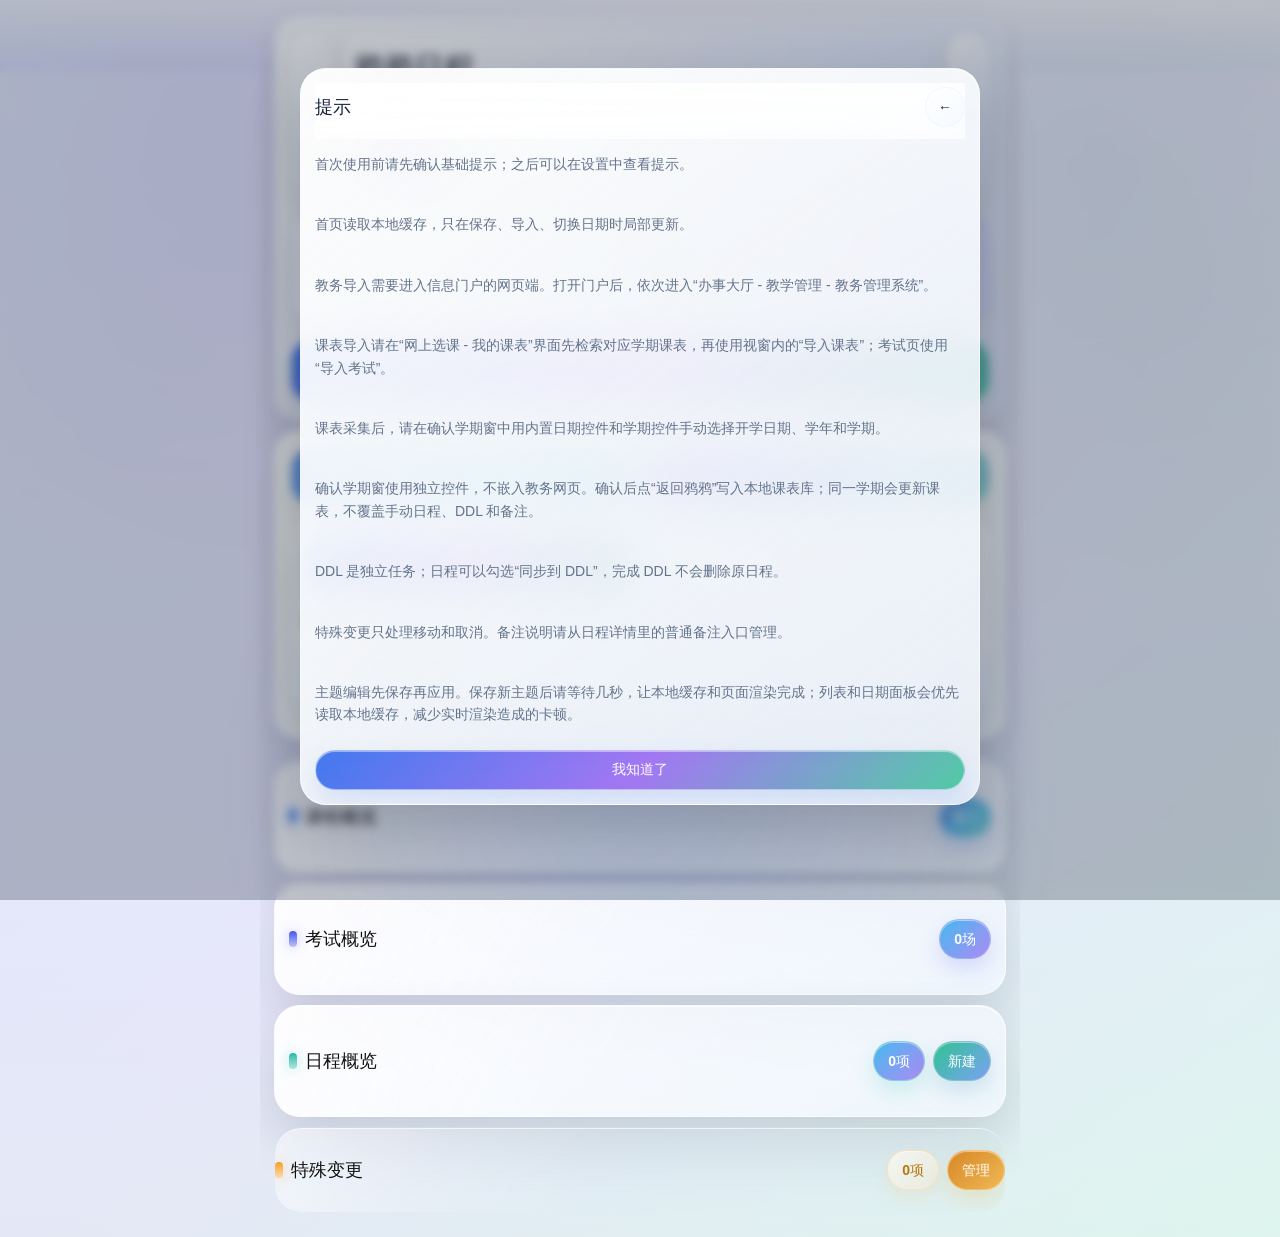
==== commit 14b7b141: "Add exam overview by term" ====
--- a/YayaScheduleClean/Web/index.html
+++ b/YayaScheduleClean/Web/index.html
@@ -31,6 +31,7 @@
 
       <section class="dashboard-grid">
         <article id="courseOverview" class="dashboard-panel"></article>
+        <article id="examOverview" class="dashboard-panel"></article>
         <article id="scheduleOverview" class="dashboard-panel"></article>
         <article id="specialOverview" class="dashboard-panel"></article>
       </section>
--- a/YayaScheduleClean/Web/styles.css
+++ b/YayaScheduleClean/Web/styles.css
@@ -63,6 +63,7 @@
   --ui-caption-size: 12px;
   --ui-line-body: 1.6;
   --ui-line-title: 1.14;
+  --yaya-ios-keyboard-inset: 0px;
   color-scheme: light;
   font-family: var(--ui-font-family);
 }
@@ -1077,7 +1078,10 @@
   z-index: 14000;
   display: grid;
   place-items: end center;
-  padding: max(12px, env(safe-area-inset-top)) 12px max(12px, env(safe-area-inset-bottom));
+  padding:
+    max(12px, env(safe-area-inset-top, 0px))
+    12px
+    max(12px, calc(env(safe-area-inset-bottom, 0px) + var(--yaya-ios-keyboard-inset, 0px)));
   background:
     radial-gradient(circle at 50% 90%, color-mix(in srgb, var(--accent) 10%, transparent), transparent 42%),
     rgba(15, 23, 42, 0.18);
@@ -1106,7 +1110,7 @@
   gap: 12px;
   width: min(430px, 100%);
   max-width: calc(100vw - 24px);
-  max-height: min(82vh, 720px);
+  max-height: min(max(320px, calc(82vh - var(--yaya-ios-keyboard-inset, 0px))), 720px);
   overflow-x: hidden;
   overflow-y: auto;
   padding: 14px;
@@ -2256,11 +2260,11 @@
 .modal-card {
   position: absolute;
   left: 50%;
-  bottom: max(10px, env(safe-area-inset-bottom));
+  bottom: max(10px, calc(env(safe-area-inset-bottom, 0px) + var(--yaya-ios-keyboard-inset, 0px)));
   transform: translateX(-50%);
   width: min(720px, calc(100% - 20px));
   max-width: calc(100vw - 20px);
-  max-height: min(88vh, 760px);
+  max-height: min(max(320px, calc(88vh - var(--yaya-ios-keyboard-inset, 0px))), 760px);
   overflow-x: hidden;
   overflow-y: auto;
   padding: 14px;
@@ -2336,21 +2340,21 @@
 }
 
 .modal-root[data-modal-layout="floating"] .modal-card {
-  top: max(68px, env(safe-area-inset-top));
+  top: max(68px, env(safe-area-inset-top, 0px));
   bottom: auto;
   width: min(680px, calc(100% - 24px));
 }
 
 .modal-root[data-modal-layout="bottomSheet"] .modal-card {
-  bottom: max(10px, env(safe-area-inset-bottom));
-  max-height: min(78vh, 680px);
+  bottom: max(10px, calc(env(safe-area-inset-bottom, 0px) + var(--yaya-ios-keyboard-inset, 0px)));
+  max-height: min(max(300px, calc(78vh - var(--yaya-ios-keyboard-inset, 0px))), 680px);
 }
 
 .modal-root[data-modal-layout="sideSheet"] .modal-card {
   left: auto;
-  right: max(10px, env(safe-area-inset-right));
-  top: max(58px, env(safe-area-inset-top));
-  bottom: max(10px, env(safe-area-inset-bottom));
+  right: max(10px, env(safe-area-inset-right, 0px));
+  top: max(58px, env(safe-area-inset-top, 0px));
+  bottom: max(10px, calc(env(safe-area-inset-bottom, 0px) + var(--yaya-ios-keyboard-inset, 0px)));
   transform: none;
   width: min(520px, calc(100% - 20px));
   max-height: none;
@@ -2362,7 +2366,7 @@
   bottom: auto;
   transform: translate(-50%, -50%);
   width: min(640px, calc(100% - 28px));
-  max-height: min(82vh, 720px);
+  max-height: min(max(320px, calc(82vh - var(--yaya-ios-keyboard-inset, 0px))), 720px);
   transform-origin: 50% 50%;
 }
 
@@ -2375,9 +2379,9 @@
   place-items: center;
   overflow-x: hidden;
   padding:
-    max(16px, env(safe-area-inset-top))
+    max(16px, env(safe-area-inset-top, 0px))
     14px
-    max(16px, env(safe-area-inset-bottom));
+    max(16px, calc(env(safe-area-inset-bottom, 0px) + var(--yaya-ios-keyboard-inset, 0px)));
 }
 
 .modal-root[data-modal-kind="settings"] .modal-backdrop {
@@ -2397,7 +2401,7 @@
   transform: none;
   width: min(430px, calc(100vw - 28px));
   max-width: calc(100vw - 28px);
-  max-height: min(72vh, 560px);
+  max-height: min(max(300px, calc(72vh - var(--yaya-ios-keyboard-inset, 0px))), 560px);
   overflow-x: hidden;
   padding: 14px;
   border-radius: max(24px, calc(var(--glass-card-radius, var(--radius)) + 6px));
@@ -4469,6 +4473,7 @@
   --module-exam-color: var(--exam-color);
   --module-special-color: var(--orange);
   --module-course-action: var(--tpl-action-today, var(--tpl-primary-action));
+  --module-exam-action: var(--tpl-action-panel, var(--tpl-primary-action));
   --module-schedule-action: var(--tpl-action-panel, var(--tpl-primary-action));
   --module-recurring-action: var(--tpl-action-add, var(--tpl-primary-action));
   --module-special-action: var(--tpl-action-hint, var(--tpl-primary-action));
@@ -4501,6 +4506,11 @@
 body[data-theme] #courseOverview {
   --module-color: var(--module-course-color);
   --module-action: var(--module-course-action);
+}
+
+body[data-theme] #examOverview {
+  --module-color: var(--module-exam-color);
+  --module-action: var(--module-exam-action);
 }
 
 body[data-theme] #scheduleOverview {
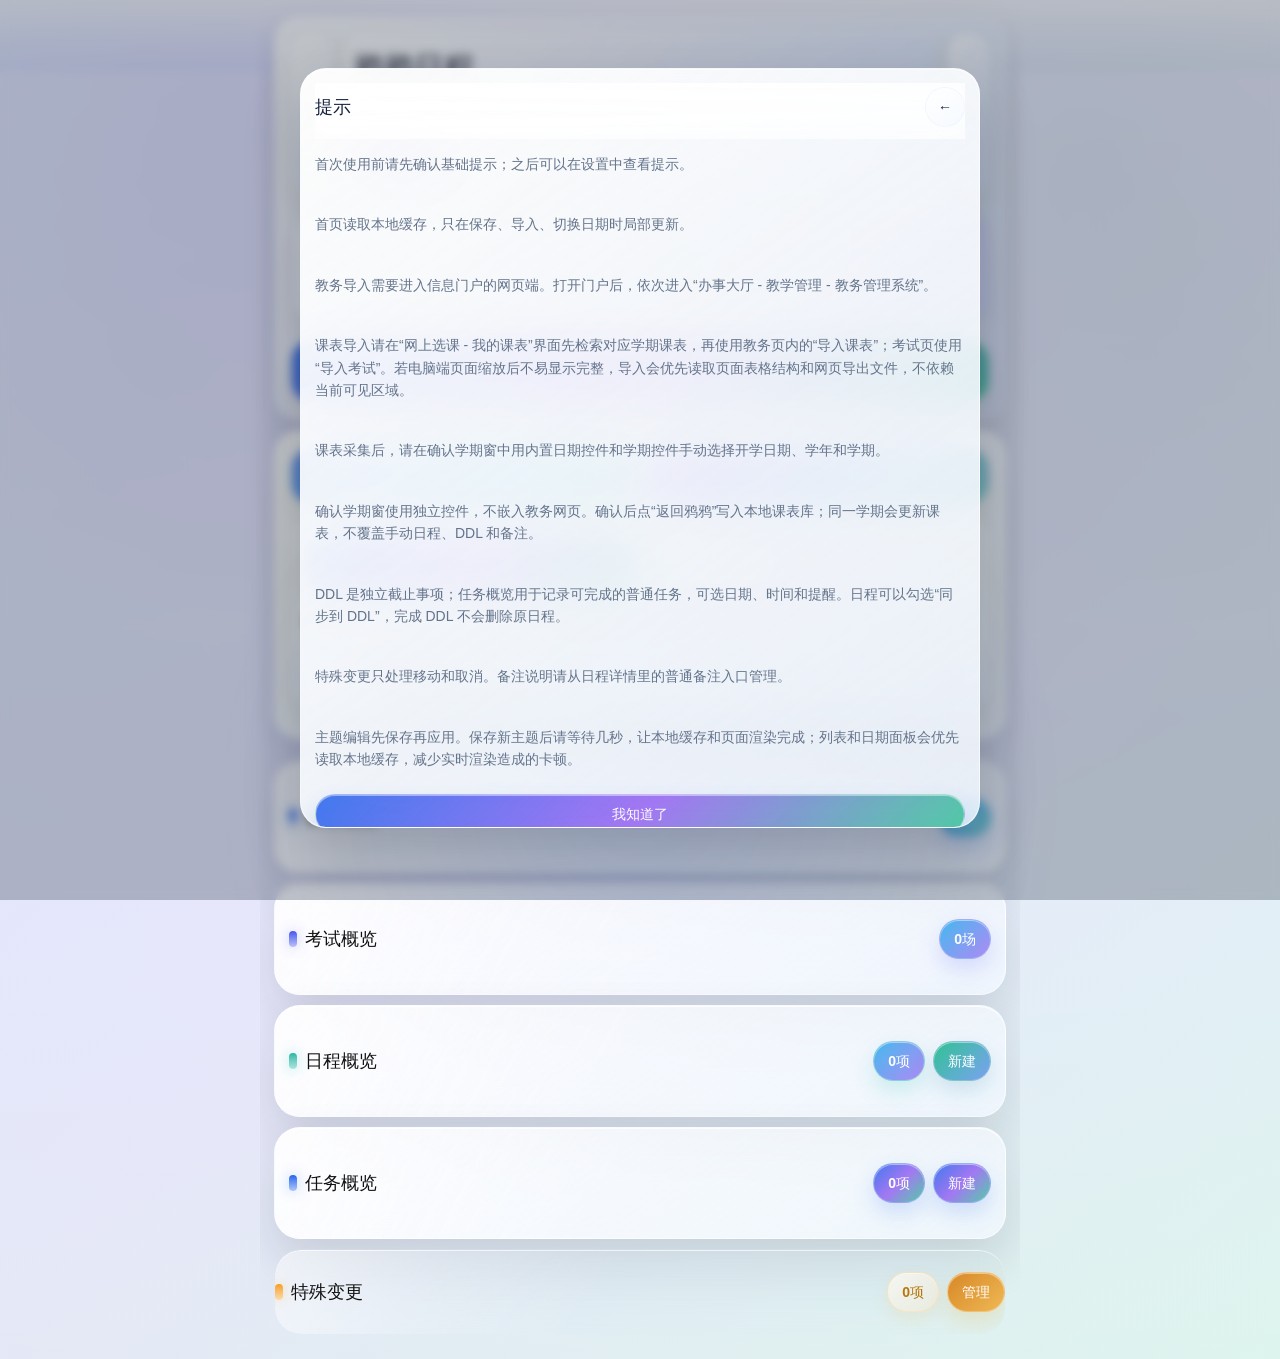
==== commit 74bd902e: "Sync manual academic import to iOS" ====
--- a/YayaScheduleClean/Web/index.html
+++ b/YayaScheduleClean/Web/index.html
@@ -2,7 +2,7 @@
 <html lang="zh-CN">
   <head>
     <meta charset="utf-8" />
-    <meta name="viewport" content="width=device-width, initial-scale=1, minimum-scale=1, maximum-scale=1, user-scalable=no, viewport-fit=cover" />
+    <meta name="viewport" content="width=device-width, initial-scale=1, viewport-fit=cover" />
     <meta name="theme-color" content="#0f766e" />
     <title>鸦鸦日程</title>
     <link rel="icon" type="image/png" href="icons/icon-transparent.png" />
@@ -33,6 +33,7 @@
         <article id="courseOverview" class="dashboard-panel"></article>
         <article id="examOverview" class="dashboard-panel"></article>
         <article id="scheduleOverview" class="dashboard-panel"></article>
+        <article id="taskOverview" class="dashboard-panel"></article>
         <article id="specialOverview" class="dashboard-panel"></article>
       </section>
     </main>
--- a/YayaScheduleClean/Web/styles.css
+++ b/YayaScheduleClean/Web/styles.css
@@ -2969,6 +2969,17 @@
     var(--input-ui-bg, var(--glass-control-bg));
 }
 
+.academic-course-fields {
+  display: grid;
+  gap: 14px;
+}
+
+.academic-import-panel[data-import-kind="exam"] .academic-course-fields,
+.academic-import-panel[data-import-kind="exam"] [data-course-import-note],
+.academic-import-panel[data-import-kind="course"] [data-exam-import-note] {
+  display: none;
+}
+
 .term-start-field {
   display: grid;
   gap: 8px;
@@ -3965,6 +3976,52 @@
   color: #fff;
 }
 
+.task-overview-board {
+  display: grid;
+  grid-template-columns: minmax(0, 1fr) minmax(0, 1fr);
+  gap: 12px;
+  align-items: start;
+}
+
+.task-column {
+  min-width: 0;
+}
+
+.task-column-head {
+  display: flex;
+  align-items: center;
+  justify-content: space-between;
+  gap: 8px;
+  margin: 0 0 10px;
+}
+
+.task-column-head h3 {
+  margin: 0;
+  font-size: 15px;
+}
+
+.task-column-head span {
+  display: inline-grid;
+  place-items: center;
+  min-width: 28px;
+  min-height: 24px;
+  padding: 0 8px;
+  border-radius: 999px;
+  color: var(--muted);
+  background: color-mix(in srgb, var(--accent) 10%, rgba(255, 255, 255, 0.34));
+  font-size: 12px;
+  font-weight: 900;
+}
+
+.task-column-list {
+  display: grid;
+  gap: 10px;
+}
+
+.task-card.completed {
+  opacity: 0.76;
+}
+
 .ddl-completed-filter {
   display: grid;
   gap: 10px;
@@ -4207,6 +4264,9 @@
   gap: 6px;
   padding: 6px;
   background: color-mix(in srgb, var(--accent) 9%, rgba(255, 255, 255, 0.84));
+  pointer-events: none;
+  opacity: 0;
+  transition: opacity 0.16s ease;
 }
 
 .swipe-actions button {
@@ -4216,7 +4276,8 @@
 }
 
 .swipe-actions [data-action^="edit"],
-.swipe-actions [data-action="complete-ddl"] {
+.swipe-actions [data-action="complete-ddl"],
+.swipe-actions [data-action="complete-task"] {
   background: var(--swipe-edit-bg);
   color: #fff;
   border-color: transparent;
@@ -4236,9 +4297,20 @@
 
 .swipe-shell.is-open .swipe-content {
   transform: translateX(-124px);
+  pointer-events: none;
+}
+
+.swipe-shell.is-open .swipe-actions {
+  z-index: 2;
+  opacity: 1;
+  pointer-events: auto;
 }
 
 .swipe-shell[data-swipe-type="ddl"].is-open .swipe-content {
+  transform: translateX(-190px);
+}
+
+.swipe-shell[data-swipe-type="task"].is-open .swipe-content {
   transform: translateX(-190px);
 }
 
@@ -4723,6 +4795,31 @@
     padding-inline: 10px;
   }
 
+  .task-overview-board {
+    gap: 8px;
+  }
+
+  .task-column-head {
+    align-items: flex-start;
+    gap: 5px;
+    margin-bottom: 8px;
+  }
+
+  .task-column-head h3 {
+    font-size: 13px;
+  }
+
+  .task-column-head span {
+    min-width: 24px;
+    min-height: 21px;
+    padding-inline: 6px;
+    font-size: 11px;
+  }
+
+  .task-column-list {
+    gap: 8px;
+  }
+
   .topbar {
     display: grid;
     grid-template-columns: 1fr;
@@ -4743,6 +4840,12 @@
 
   .topbar-actions .icon-button {
     width: 100%;
+  }
+
+  .icon-button,
+  .nav-button,
+  .topbar-actions button {
+    min-height: 40px;
   }
 
   .template-action-buttons {
@@ -4781,6 +4884,14 @@
     grid-template-columns: 1fr;
   }
 
+  .chip-grid.reminder-options {
+    grid-template-columns: repeat(3, minmax(0, 1fr));
+  }
+
+  .reminder-chip {
+    min-height: 38px;
+  }
+
   .ddl-card-shell.completed {
     grid-template-columns: 1fr;
   }
@@ -4807,7 +4918,7 @@
 
   .modal-card {
     width: calc(100% - 12px);
-    max-height: 90vh;
+    max-height: min(90vh, calc(100vh - env(safe-area-inset-top, 0px) - env(safe-area-inset-bottom, 0px) - var(--yaya-ios-keyboard-inset, 0px) - 12px));
     padding: 12px;
   }
 
